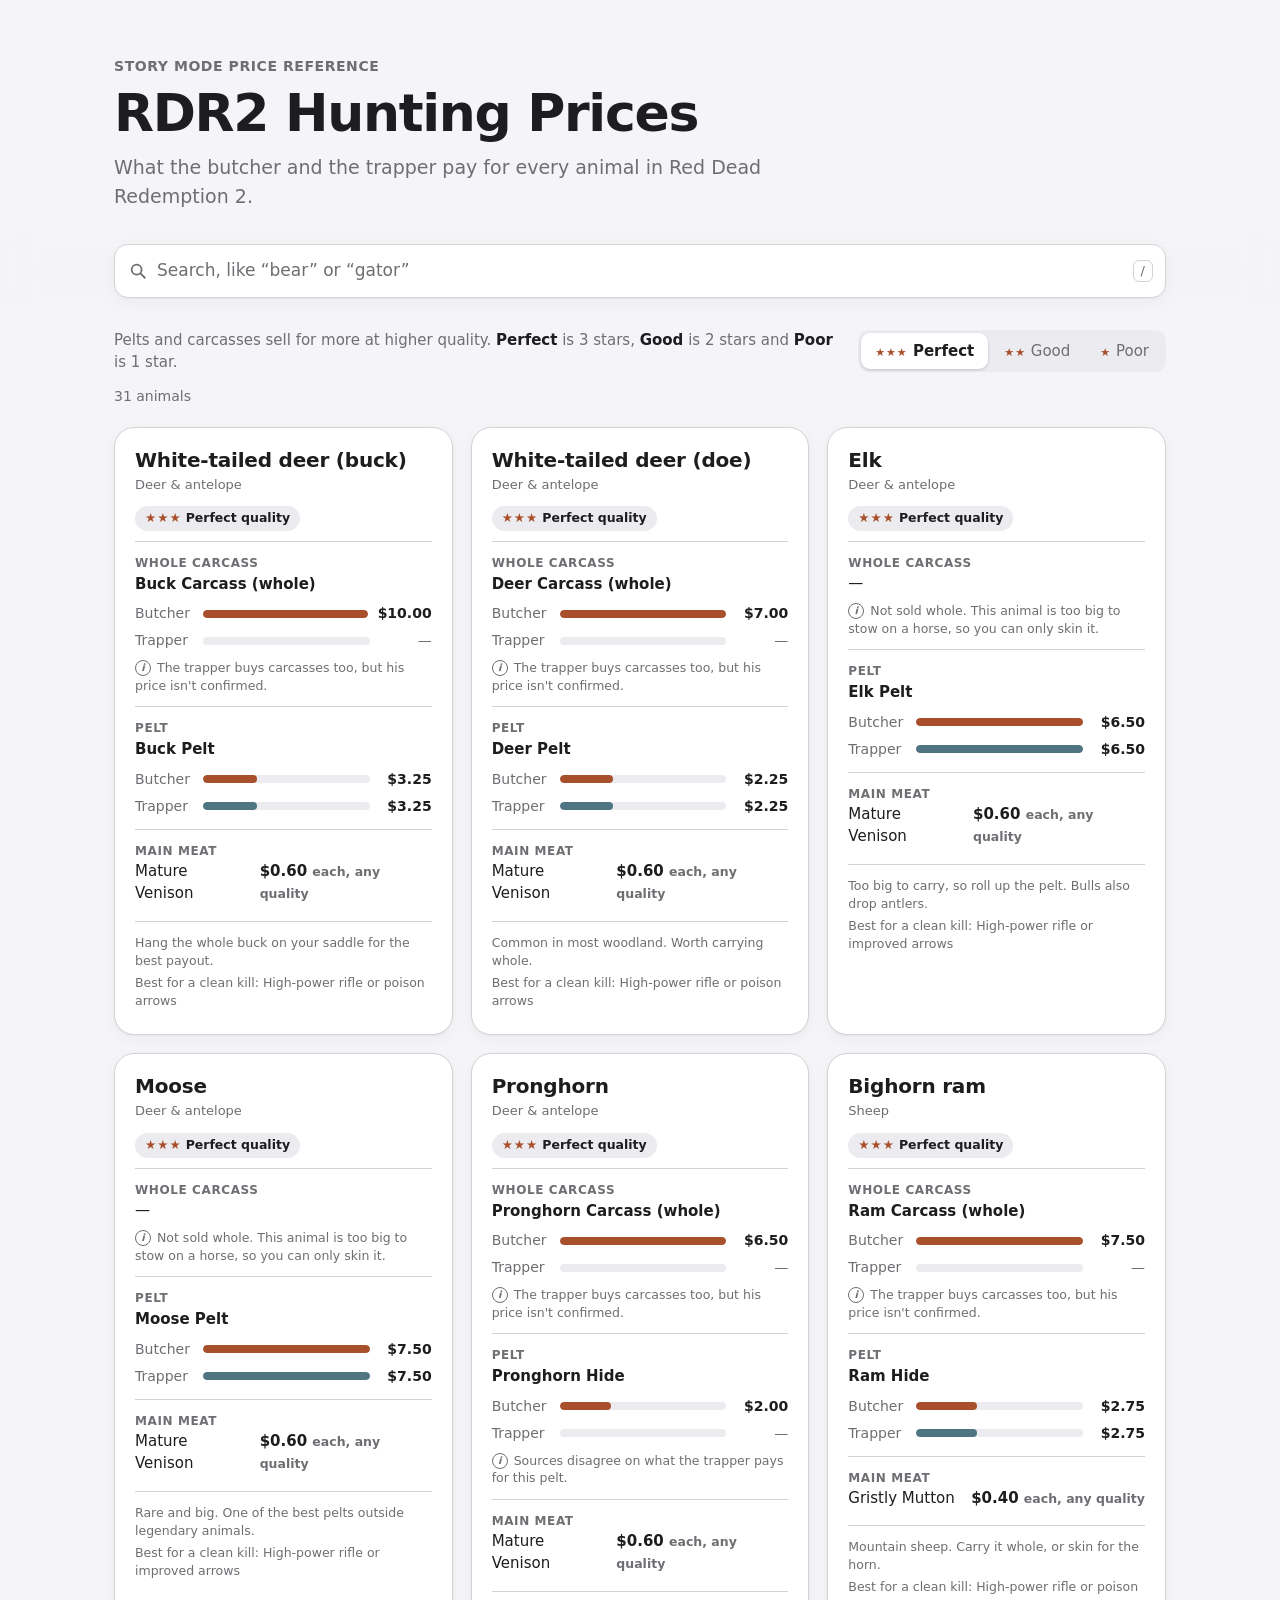
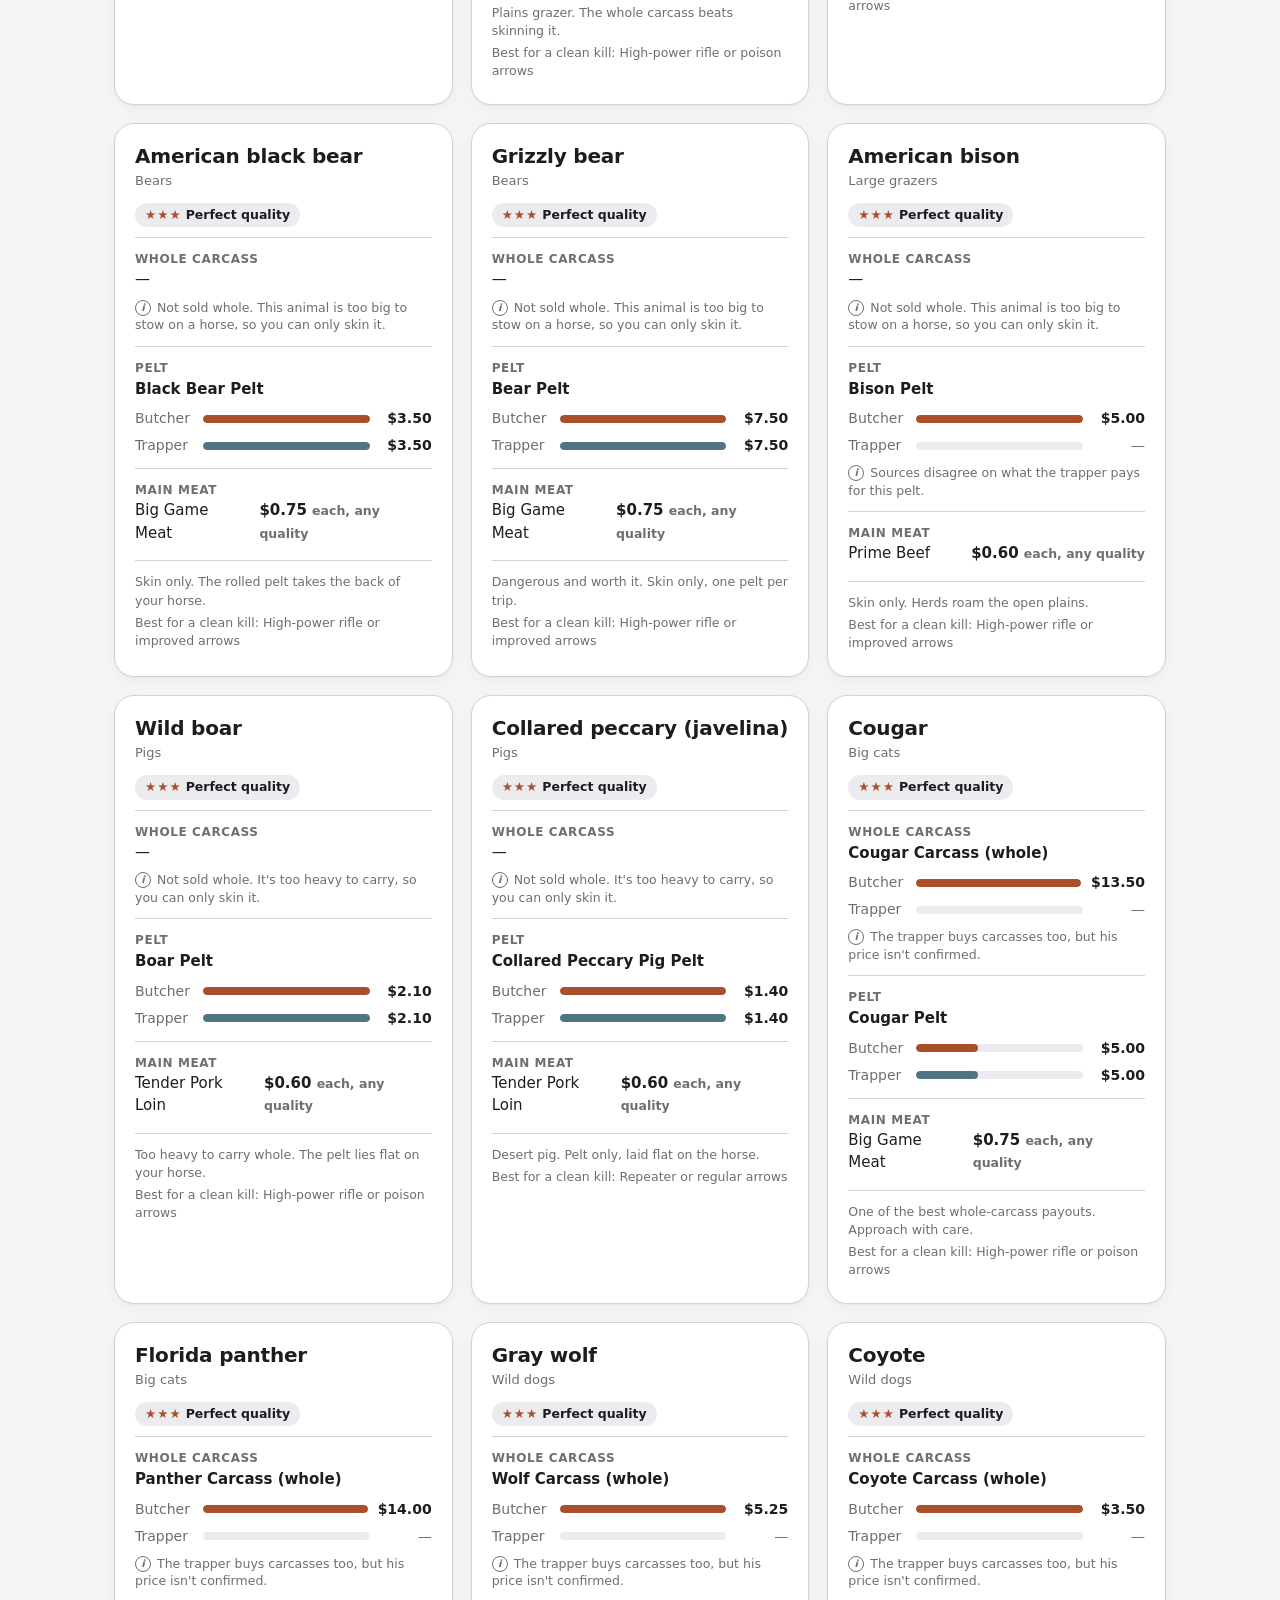
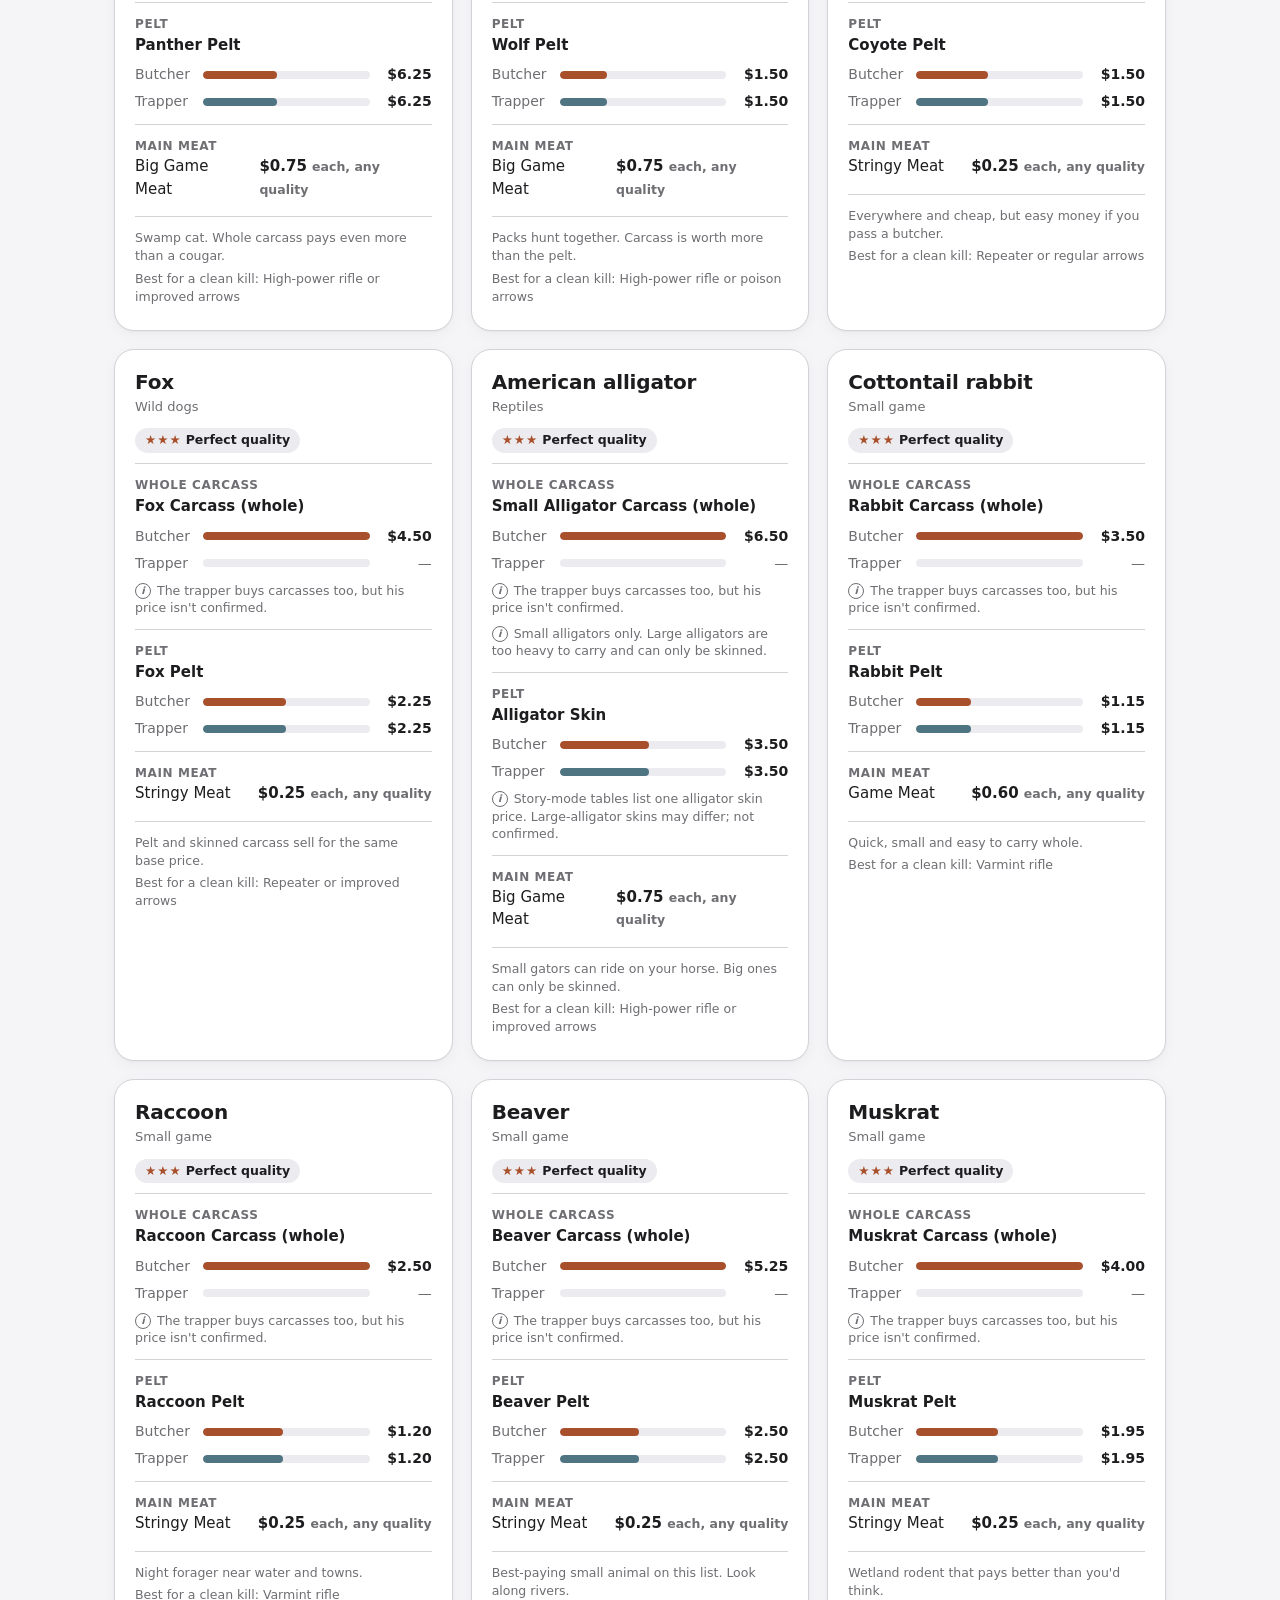
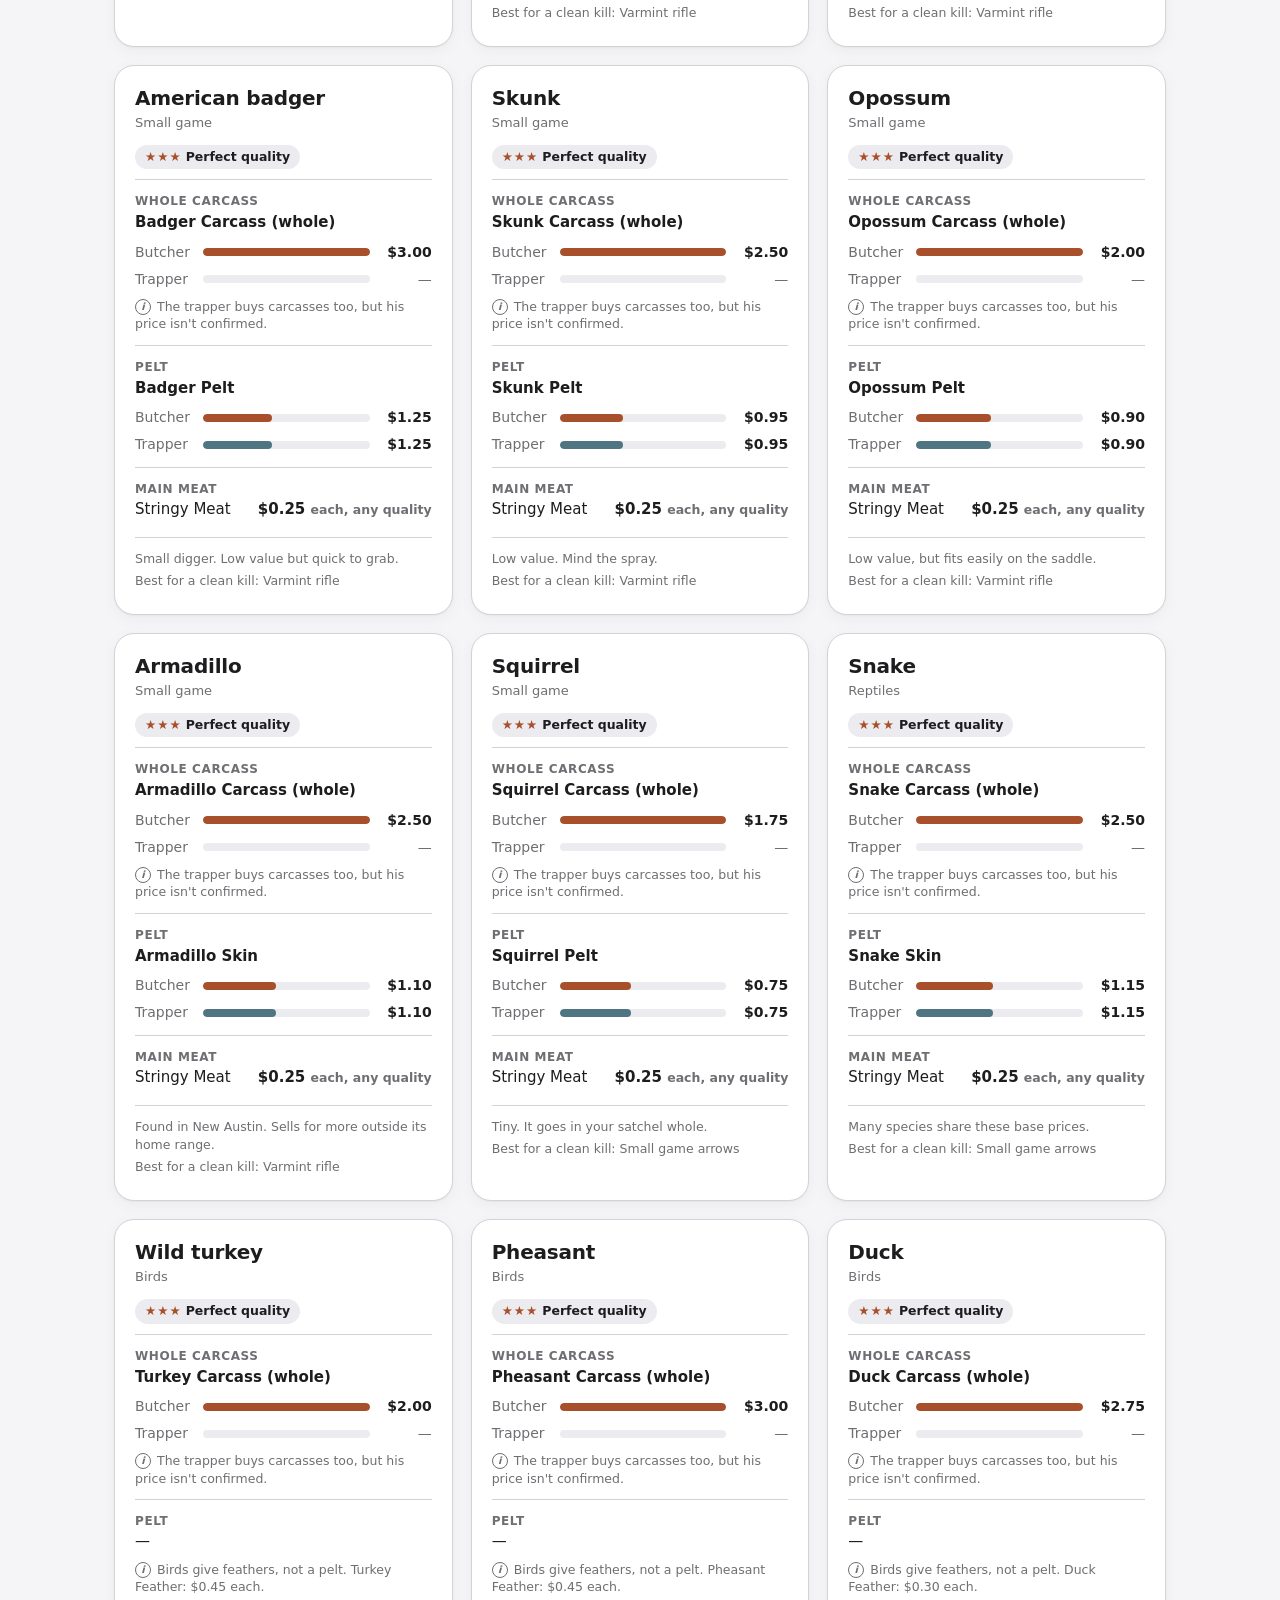
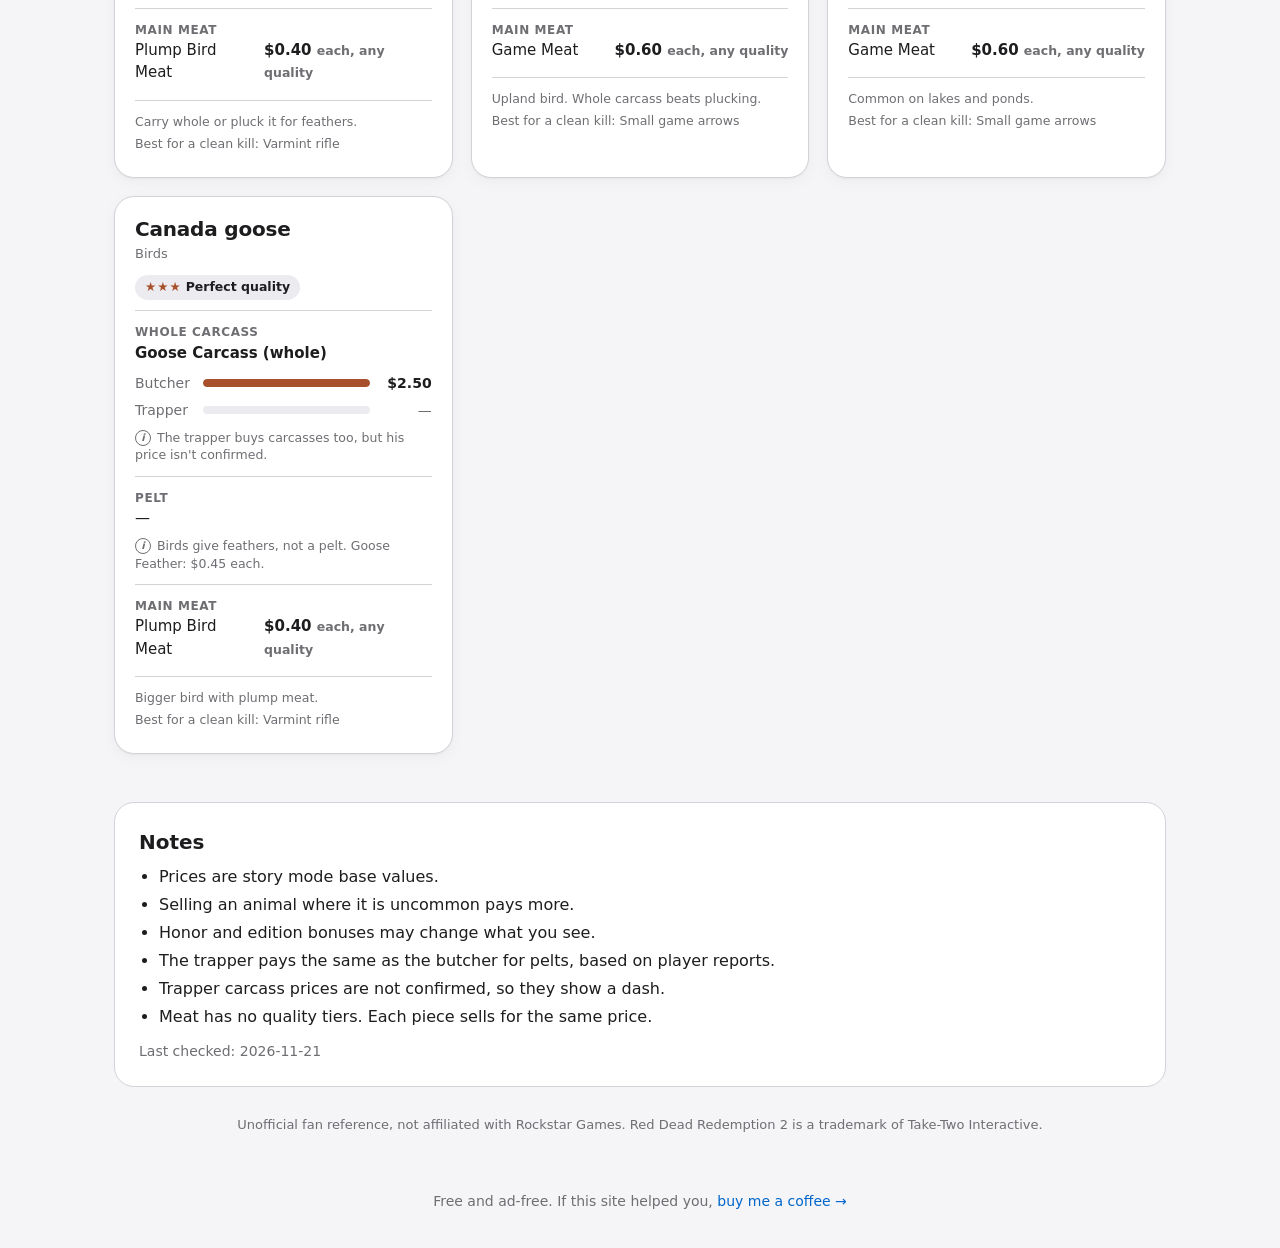
==== index.html @ 8061b3ee "Shorter trapper notes and search placeholder" ====
<!doctype html>
<html lang="en">
<head>
<meta charset="utf-8">
<meta name="viewport" content="width=device-width, initial-scale=1">
<title>RDR2 Hunting Prices — Butcher &amp; Trapper Values (Story Mode)</title>
<meta name="description" content="Free Red Dead Redemption 2 story mode price list. See what the butcher and trapper pay for every animal's carcass, pelt and meat at each quality.">
<link rel="canonical" href="https://rdr2hunting.pages.dev/">
<meta name="color-scheme" content="light dark">
<meta name="theme-color" content="#f5f5f7" media="(prefers-color-scheme: light)">
<meta name="theme-color" content="#000000" media="(prefers-color-scheme: dark)">
<meta property="og:type" content="website">
<meta property="og:site_name" content="RDR2 Hunting Prices">
<meta property="og:title" content="RDR2 Hunting Prices — Butcher &amp; Trapper Values (Story Mode)">
<meta property="og:description" content="Free Red Dead Redemption 2 story mode price list. See what the butcher and trapper pay for every animal's carcass, pelt and meat at each quality.">
<meta property="og:url" content="https://rdr2hunting.pages.dev/">
<meta property="og:image" content="https://rdr2hunting.pages.dev/og-image.png">
<meta property="og:image:width" content="1200">
<meta property="og:image:height" content="630">
<meta name="twitter:card" content="summary_large_image">
<meta name="twitter:title" content="RDR2 Hunting Prices — Butcher &amp; Trapper Values (Story Mode)">
<meta name="twitter:description" content="Free Red Dead Redemption 2 story mode price list. See what the butcher and trapper pay for every animal's carcass, pelt and meat at each quality.">
<meta name="twitter:image" content="https://rdr2hunting.pages.dev/og-image.png">
<link rel="icon" href="/favicon.ico" sizes="any">
<link rel="icon" href="/favicon.svg" type="image/svg+xml">
<link rel="apple-touch-icon" href="/apple-touch-icon.png">
<link rel="stylesheet" href="styles.css">
<script type="application/ld+json">{"@context":"https://schema.org","@type":"WebSite","name":"RDR2 Hunting Prices","url":"https://rdr2hunting.pages.dev/"}</script>
</head>
<body>
<a class="skip" href="#grid">Skip to the animals</a>

<header class="site-header">
  <p class="eyebrow">Story mode price reference</p>
  <h1>RDR2 Hunting Prices</h1>
  <p class="lede">What the butcher and the trapper pay for every animal in Red Dead Redemption 2.</p>
</header>

<div class="searchbar">
  <div class="searchwrap">
    <label for="search" class="sr">Search animals</label>
    <div class="field">
      <svg class="icon" viewBox="0 0 20 20" width="18" height="18" aria-hidden="true"><circle cx="8.5" cy="8.5" r="5.5" fill="none" stroke="currentColor" stroke-width="2"/><path d="M13 13l4.5 4.5" stroke="currentColor" stroke-width="2" stroke-linecap="round"/></svg>
      <input id="search" type="text" role="combobox" aria-autocomplete="list" aria-expanded="false" aria-controls="suggestions" aria-haspopup="listbox" autocomplete="off" autocapitalize="off" spellcheck="false" placeholder="Search, like “bear” or “gator”">
      <button id="clear" class="clear" type="button" aria-label="Clear search" hidden>
        <svg viewBox="0 0 20 20" width="14" height="14" aria-hidden="true"><path d="M5 5l10 10M15 5L5 15" stroke="currentColor" stroke-width="2" stroke-linecap="round"/></svg>
      </button>
      <kbd class="slash" aria-hidden="true">/</kbd>
    </div>
    <ul id="suggestions" class="suggestions" role="listbox" aria-label="Suggestions" hidden></ul>
  </div>
</div>

<main>
  <section class="controls" aria-labelledby="legend-h">
    <h2 id="legend-h" class="sr">Quality</h2>
    <p class="legend">Pelts and carcasses sell for more at higher quality. <strong>Perfect</strong> is 3 stars, <strong>Good</strong> is 2 stars and <strong>Poor</strong> is 1 star.</p>
    <fieldset class="seg" id="tiers">
      <legend class="sr">Quality shown on all cards</legend>
      <input type="radio" name="tier" id="tier-perfect" value="perfect" checked><label for="tier-perfect"><span class="stars" aria-hidden="true">★★★</span> Perfect</label>
      <input type="radio" name="tier" id="tier-good" value="good"><label for="tier-good"><span class="stars" aria-hidden="true">★★</span> Good</label>
      <input type="radio" name="tier" id="tier-poor" value="poor"><label for="tier-poor"><span class="stars" aria-hidden="true">★</span> Poor</label>
    </fieldset>
    <p id="count" class="count" aria-live="polite">Loading…</p>
  </section>

  <div id="grid" class="grid" tabindex="-1"></div>
  <p id="empty" class="msg" role="status" hidden>No animals match. Try a shorter word.</p>
  <p id="error" class="msg error" role="alert" hidden>Sorry, the prices could not be loaded. Check your connection and reload the page. If you opened this file straight from disk, serve it with a local web server instead.</p>

  <section class="notes" aria-labelledby="notes-h">
    <h2 id="notes-h">Notes</h2>
    <ul>
      <li>Prices are story mode base values.</li>
      <li>Selling an animal where it is uncommon pays more.</li>
      <li>Honor and edition bonuses may change what you see.</li>
      <li>The trapper pays the same as the butcher for pelts, based on player reports.</li>
      <li>Trapper carcass prices are not confirmed, so they show a dash.</li>
      <li>Meat has no quality tiers. Each piece sells for the same price.</li>
    </ul>
    <p class="muted">Last checked: <time id="checked">…</time></p>
  </section>

  <p class="disclaimer">Unofficial fan reference, not affiliated with Rockstar Games. Red Dead Redemption 2 is a trademark of Take-Two Interactive.</p>
</main>

<footer class="site-footer">
<p class="kofi">Free and ad-free. If this site helped you, <a href="https://ko-fi.com/marcustravis" target="_blank" rel="noopener">buy me a coffee →</a></p>
</footer>

<script src="app.js"></script>
<!-- TODO before deploy: replace CF_BEACON_TOKEN_PLACEHOLDER with this site's own Cloudflare Web Analytics token -->
<!-- Cloudflare Web Analytics --><script type='module' src='https://static.cloudflareinsights.com/beacon.min.js' data-cf-beacon='{"token": "CF_BEACON_TOKEN_PLACEHOLDER"}'></script><!-- End Cloudflare Web Analytics -->
</body>
</html>
---- styles.css ----
:root{
  --bg:#f5f5f7;--surface:#fff;--fg:#1d1d1f;--muted:#6e6e73;--line:#d2d2d7;--accent:#0066cc;
  --track:#ececf0;--butcher:#a8502c;--trapper:#4f7482;--hl:rgba(0,102,204,.18);
  --shadow:0 1px 2px rgba(0,0,0,.04),0 4px 16px rgba(0,0,0,.04);
  --font:-apple-system,BlinkMacSystemFont,"SF Pro Text","Helvetica Neue",system-ui,"Segoe UI",sans-serif;
}
@media (prefers-color-scheme:dark){
  :root{
    --bg:#000;--surface:#1c1c1e;--fg:#f5f5f7;--muted:#a1a1a6;--line:#38383a;--accent:#2997ff;
    --track:#2c2c2e;--butcher:#d98a62;--trapper:#8db4c4;--hl:rgba(41,151,255,.28);
    --shadow:none;
  }
}
*{box-sizing:border-box}
html{scroll-behavior:smooth;-webkit-text-size-adjust:100%}
body{margin:0;background:var(--bg);color:var(--fg);font:16px/1.5 var(--font);font-variant-numeric:tabular-nums;-webkit-font-smoothing:antialiased}
a{color:var(--accent)}
:focus-visible{outline:3px solid var(--accent);outline-offset:2px;border-radius:6px}
.sr{position:absolute!important;width:1px;height:1px;margin:-1px;padding:0;overflow:hidden;clip:rect(0 0 0 0);white-space:nowrap;border:0}
.skip{position:absolute;left:12px;top:-60px;background:var(--surface);color:var(--fg);padding:8px 14px;border-radius:10px;z-index:20}
.skip:focus{top:12px}
.muted{color:var(--muted)}

.site-header,main,.searchwrap{max-width:1100px;margin:0 auto;padding-left:24px;padding-right:24px}
.site-header{padding-top:56px;padding-bottom:24px}
.eyebrow{margin:0 0 8px;font-size:14px;font-weight:600;letter-spacing:.04em;text-transform:uppercase;color:var(--muted)}
h1{margin:0;font-size:clamp(34px,6vw,52px);line-height:1.08;letter-spacing:-.025em;font-weight:700}
.lede{margin:12px 0 0;font-size:19px;color:var(--muted);max-width:36em}

.searchbar{position:sticky;top:0;z-index:10;padding:10px 0;background:color-mix(in srgb,var(--bg) 82%,transparent);-webkit-backdrop-filter:saturate(180%) blur(16px);backdrop-filter:saturate(180%) blur(16px);border-bottom:1px solid transparent}
.searchwrap{position:relative}
.field{position:relative;display:flex;align-items:center;background:var(--surface);border:1px solid var(--line);border-radius:14px;box-shadow:var(--shadow)}
.field:focus-within{border-color:var(--accent);box-shadow:0 0 0 3px var(--hl)}
.field .icon{position:absolute;left:14px;color:var(--muted);pointer-events:none}
#search{flex:1;min-width:0;border:0;background:transparent;color:var(--fg);font:inherit;font-size:17px;padding:13px 76px 13px 42px;border-radius:14px}
#search:focus,#search:focus-visible{outline:none}
#search::placeholder{color:var(--muted)}
.clear{position:absolute;right:42px;width:28px;height:28px;border:0;border-radius:50%;background:var(--track);color:var(--muted);display:grid;place-items:center;cursor:pointer}
.clear[hidden]{display:none}
.clear:hover{color:var(--fg)}
.slash{position:absolute;right:12px;font:inherit;font-size:13px;color:var(--muted);border:1px solid var(--line);border-radius:6px;padding:0 7px;line-height:20px}
@media (hover:none){.slash{display:none}#search{padding-right:46px}.clear{right:10px}}

.suggestions{position:absolute;left:24px;right:24px;top:calc(100% + 6px);margin:0;padding:6px;list-style:none;background:var(--surface);border:1px solid var(--line);border-radius:14px;box-shadow:0 10px 30px rgba(0,0,0,.14);max-height:60vh;overflow:auto}
.suggestions[hidden]{display:none}
.suggestions li{padding:9px 12px;border-radius:9px;cursor:pointer;display:flex;flex-wrap:wrap;gap:2px 10px;align-items:baseline}
.suggestions li[aria-selected="true"],.suggestions li:hover{background:var(--accent);color:#fff}
.suggestions .aka{font-size:14px;color:var(--muted)}
.suggestions li[aria-selected="true"] .aka,.suggestions li:hover .aka{color:rgba(255,255,255,.85)}
.suggestions mark{background:none;color:inherit;font-weight:700}

main{padding-top:20px;padding-bottom:8px}
.controls{display:flex;flex-wrap:wrap;gap:12px 20px;align-items:center;margin-bottom:20px}
.legend{margin:0;flex:1 1 320px;font-size:15px;color:var(--muted)}
.legend strong{color:var(--fg);font-weight:600}
.seg{display:inline-flex;margin:0;padding:3px;border:0;background:var(--track);border-radius:11px;gap:2px}
.seg input{position:absolute;opacity:0;pointer-events:none}
.seg label{padding:7px 14px;border-radius:9px;font-size:15px;font-weight:500;cursor:pointer;color:var(--muted);white-space:nowrap}
.seg .stars{font-size:11px;letter-spacing:1px;color:var(--butcher)}
.seg input:checked+label{background:var(--surface);color:var(--fg);box-shadow:0 1px 3px rgba(0,0,0,.18);font-weight:600}
.seg input:focus-visible+label{outline:3px solid var(--accent);outline-offset:1px}
.count{margin:0;flex-basis:100%;font-size:14px;color:var(--muted)}

.grid{display:grid;grid-template-columns:1fr;gap:18px;outline:none}
@media (min-width:640px){.grid{grid-template-columns:repeat(2,1fr)}}
@media (min-width:980px){.grid{grid-template-columns:repeat(3,1fr)}}
.card{background:var(--surface);border:1px solid var(--line);border-radius:20px;padding:20px;box-shadow:var(--shadow);scroll-margin-top:90px;transition:box-shadow .4s,border-color .4s}
.card[hidden]{display:none}
.card.flash{border-color:var(--accent);box-shadow:0 0 0 4px var(--hl)}
.card h2{margin:0;font-size:20px;line-height:1.25;letter-spacing:-.01em}
.card .group{margin:2px 0 0;font-size:13px;color:var(--muted)}
.pill{display:inline-block;margin:12px 0 4px;padding:3px 10px;border-radius:999px;background:var(--track);font-size:12.5px;font-weight:600}
.pill .stars{color:var(--butcher);letter-spacing:1px;margin-right:4px}
.item{padding:12px 0;border-top:1px solid var(--line)}
.item:first-of-type{margin-top:6px}
.item h3{margin:0;font-size:12px;font-weight:600;letter-spacing:.05em;text-transform:uppercase;color:var(--muted)}
.item .iname{margin:1px 0 8px;font-size:15px;font-weight:600}
.bars{list-style:none;margin:0;padding:0;display:grid;gap:6px}
.bars li{display:grid;grid-template-columns:58px 1fr auto;align-items:center;gap:10px;font-size:14px}
.bars .lbl{color:var(--muted)}
.track{display:block;height:8px;border-radius:4px;background:var(--track);overflow:hidden}
.bar{display:block;height:100%;border-radius:4px;min-width:3px}
.bar.butcher{background:var(--butcher)}
.bar.trapper{background:var(--trapper)}
.bars .val{min-width:52px;text-align:right;font-weight:600}
.bars .none .val{color:var(--muted);font-weight:400}
.inote{margin:8px 0 0;font-size:12.5px;line-height:1.4;color:var(--muted)}
.inote::before{content:"i";display:inline-grid;place-items:center;width:14px;height:14px;margin-right:6px;border:1px solid var(--muted);border-radius:50%;font-size:10px;font-style:italic;font-weight:700;vertical-align:1px}
.dash{margin:0;font-size:15px}
.meatrow{margin:0;font-size:15px;display:flex;justify-content:space-between;gap:10px}
.meatrow .val{font-weight:600}
.meatrow .sub{color:var(--muted);font-size:12.5px}
.extra{margin:4px 0 0;padding-top:12px;border-top:1px solid var(--line);font-size:12.5px;line-height:1.45;color:var(--muted)}
.extra p{margin:0 0 4px}

.msg{padding:28px 0;text-align:center;color:var(--muted);font-size:17px}
.msg[hidden]{display:none}
.msg.error{color:var(--fg)}
.notes{margin-top:48px;padding:24px;background:var(--surface);border:1px solid var(--line);border-radius:20px}
.notes h2{margin:0 0 8px;font-size:20px}
.notes ul{margin:0 0 12px;padding-left:20px}
.notes li{margin:4px 0}
.notes p{margin:0;font-size:14px}
.disclaimer{margin:28px 0 0;text-align:center;font-size:13px;color:var(--muted)}

.kofi{max-width:1200px;margin:48px auto 36px;padding:0 24px;text-align:center;color:var(--muted);font-size:14px} .kofi a{color:var(--accent);text-decoration:none} .kofi a:hover{text-decoration:underline}

.notfound{max-width:560px;margin:0 auto;padding:96px 24px 0;text-align:center}
.notfound p{color:var(--muted);font-size:18px}

@media (prefers-reduced-motion:reduce){
  html{scroll-behavior:auto}
  *{transition:none!important;animation:none!important}
}
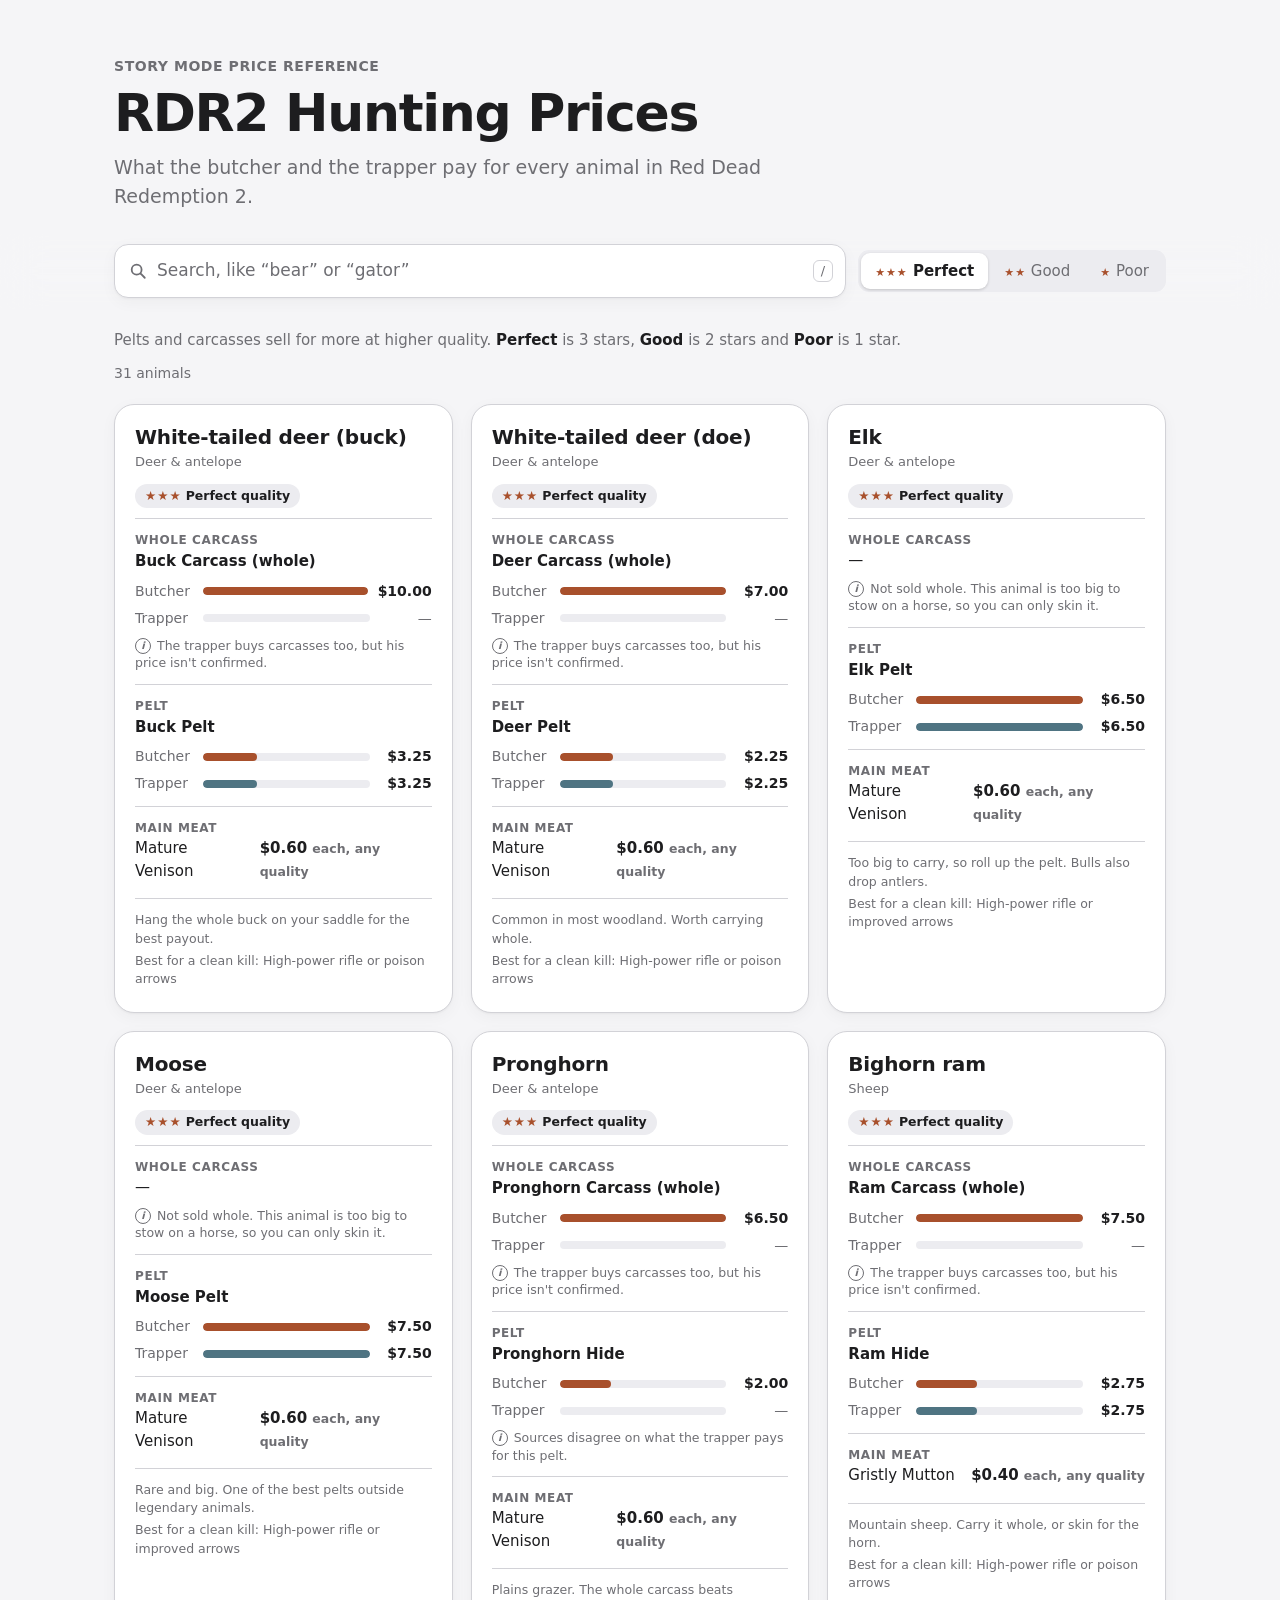
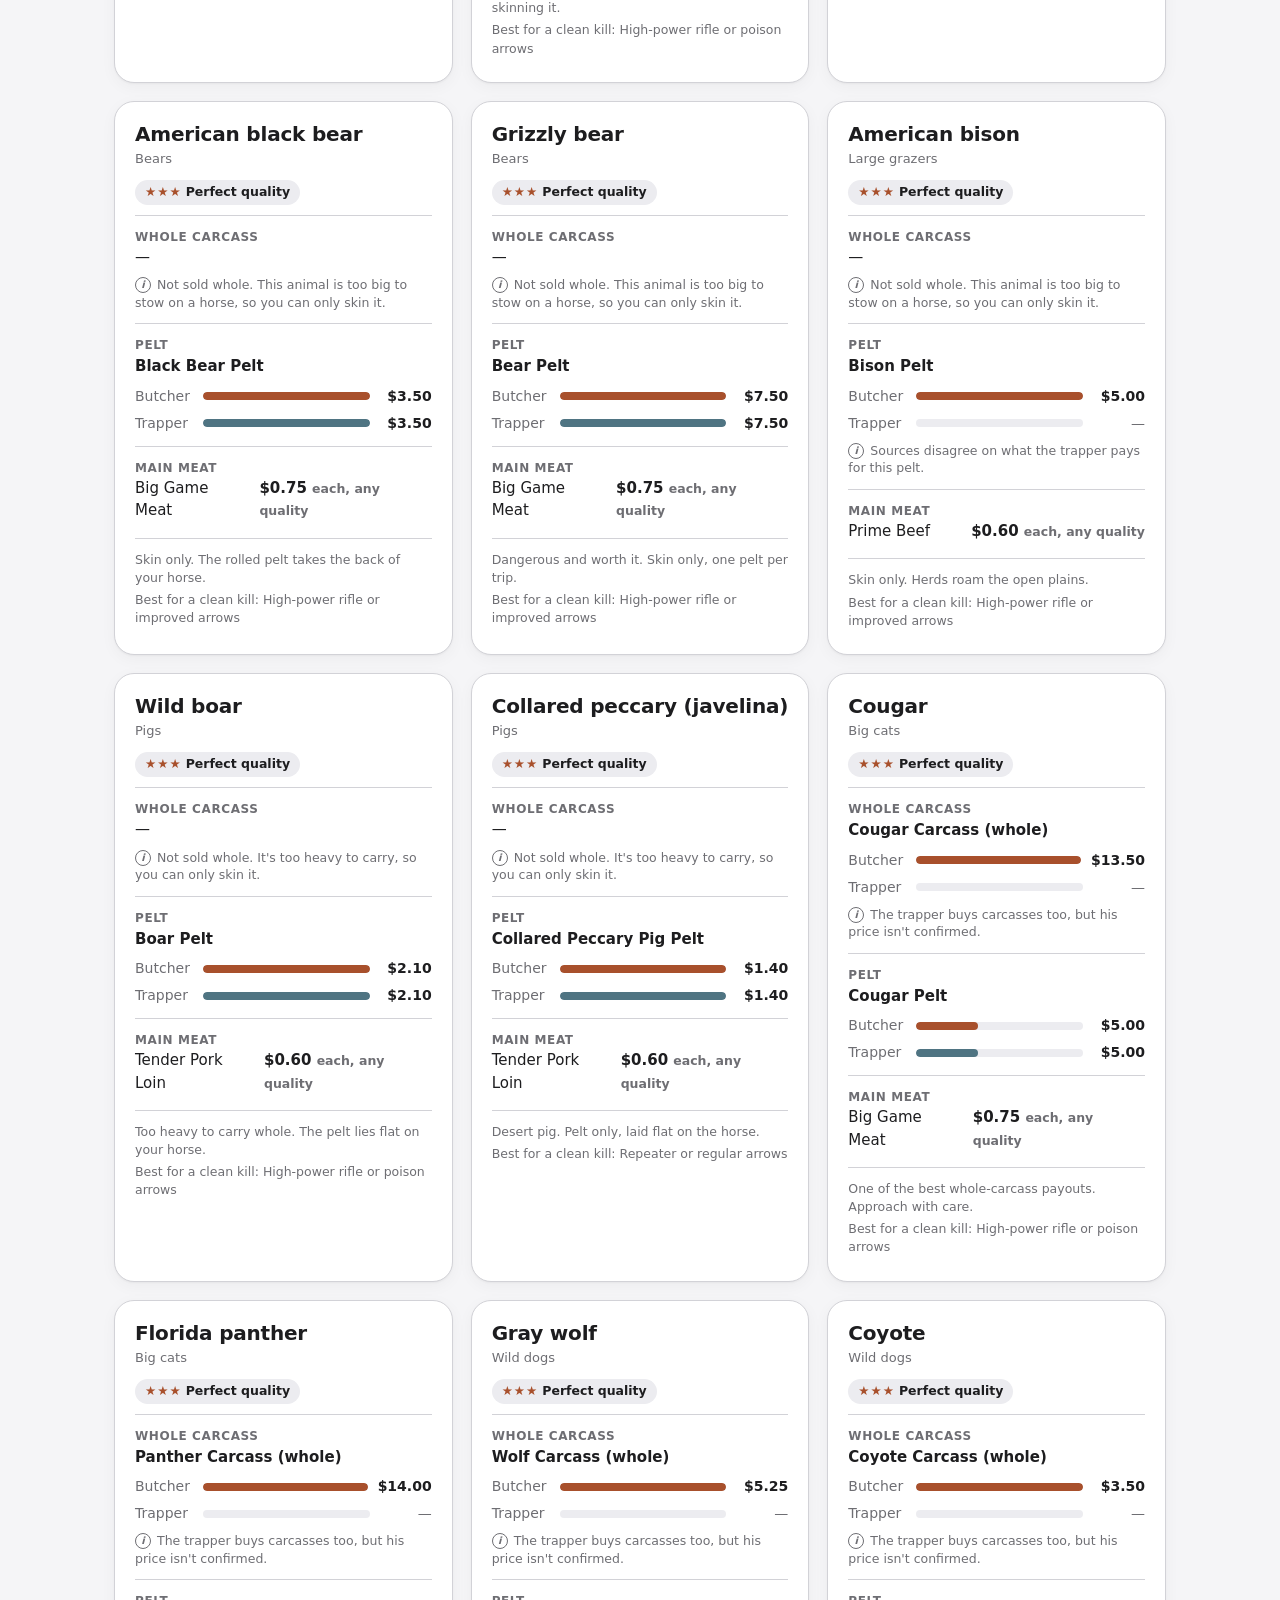
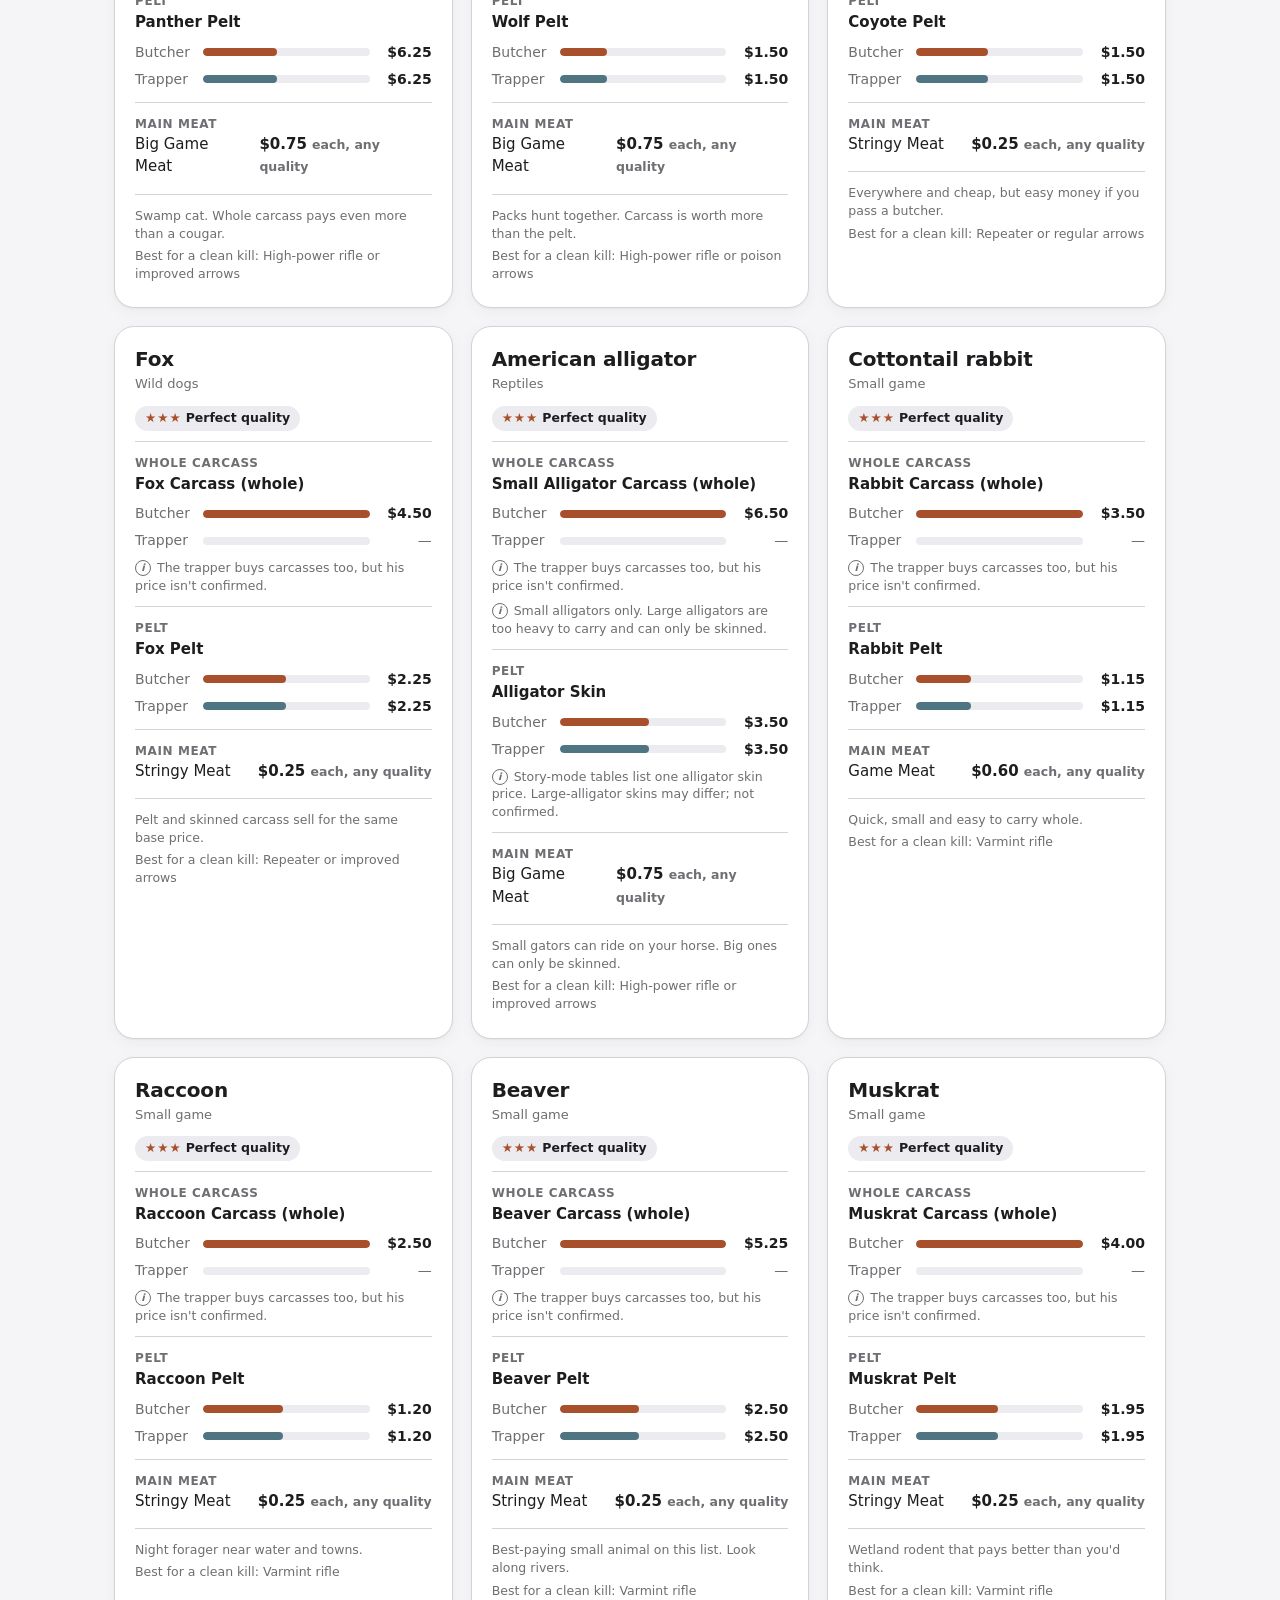
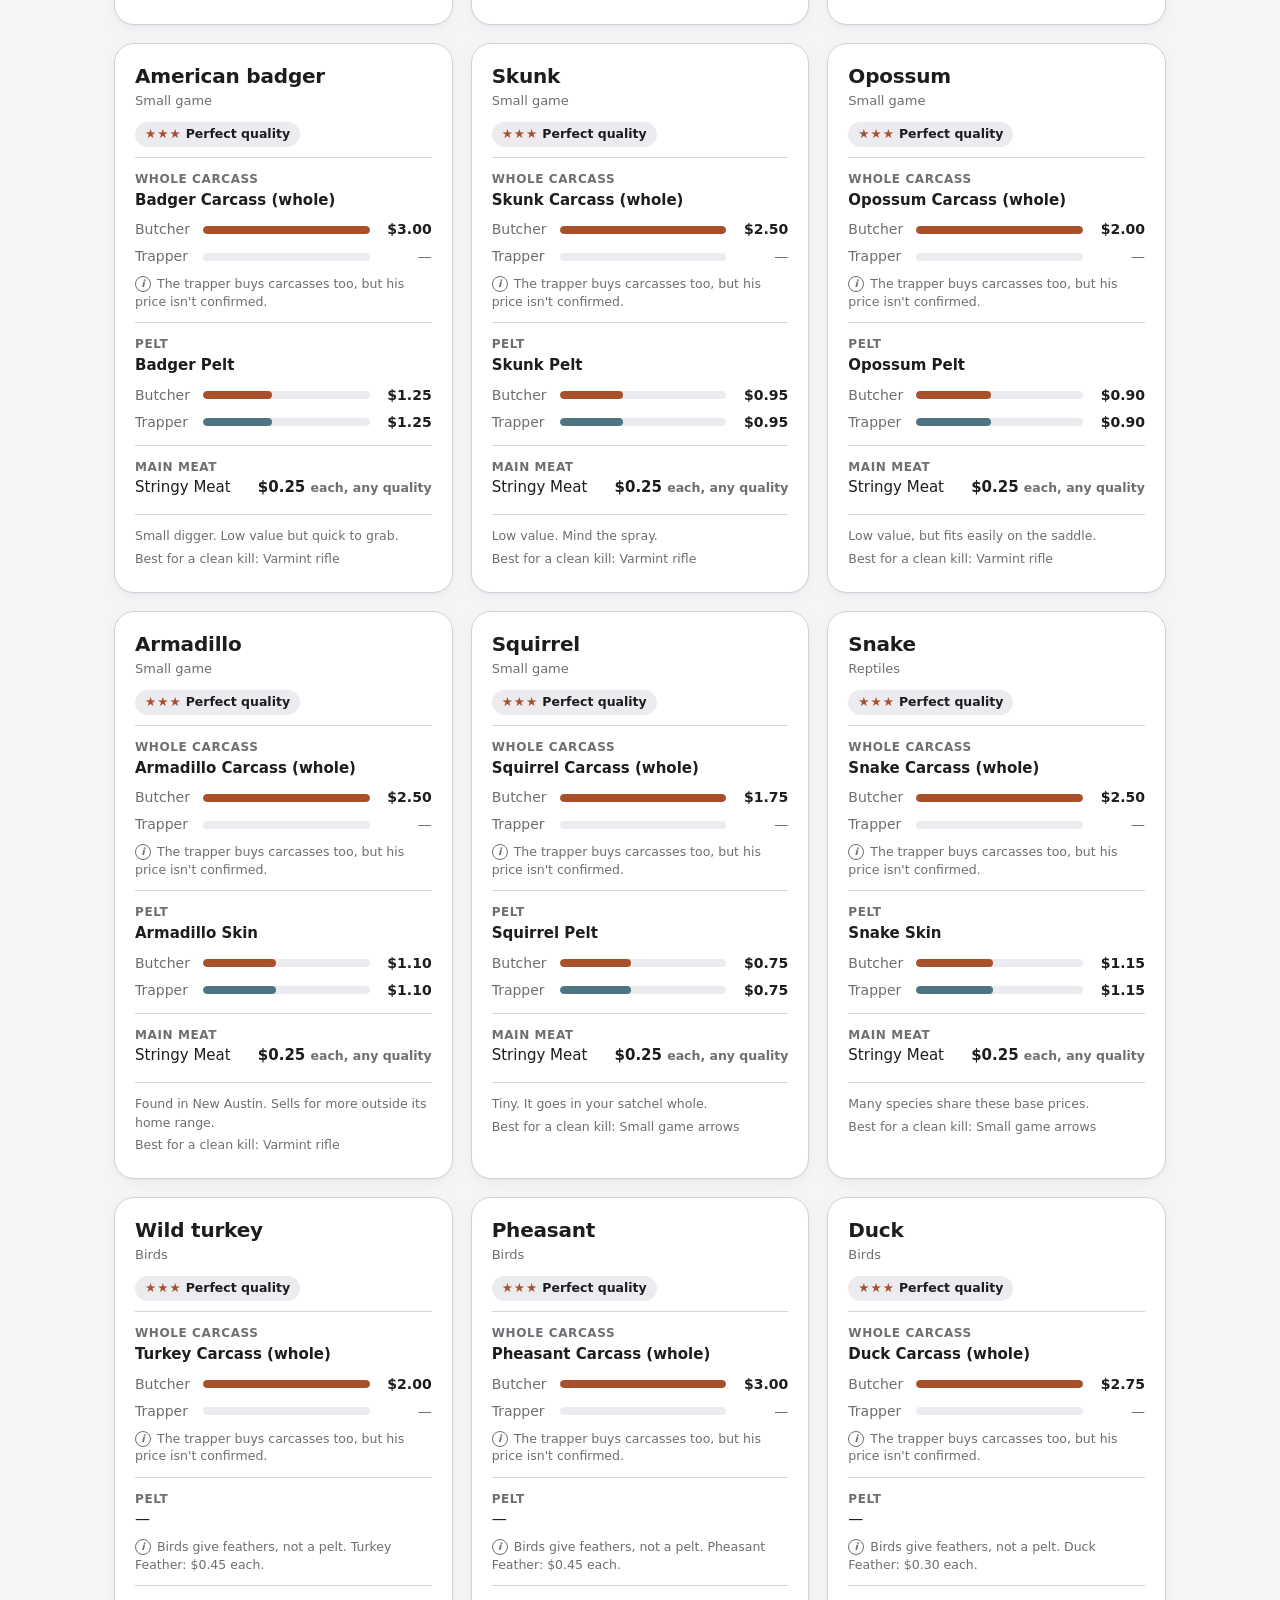
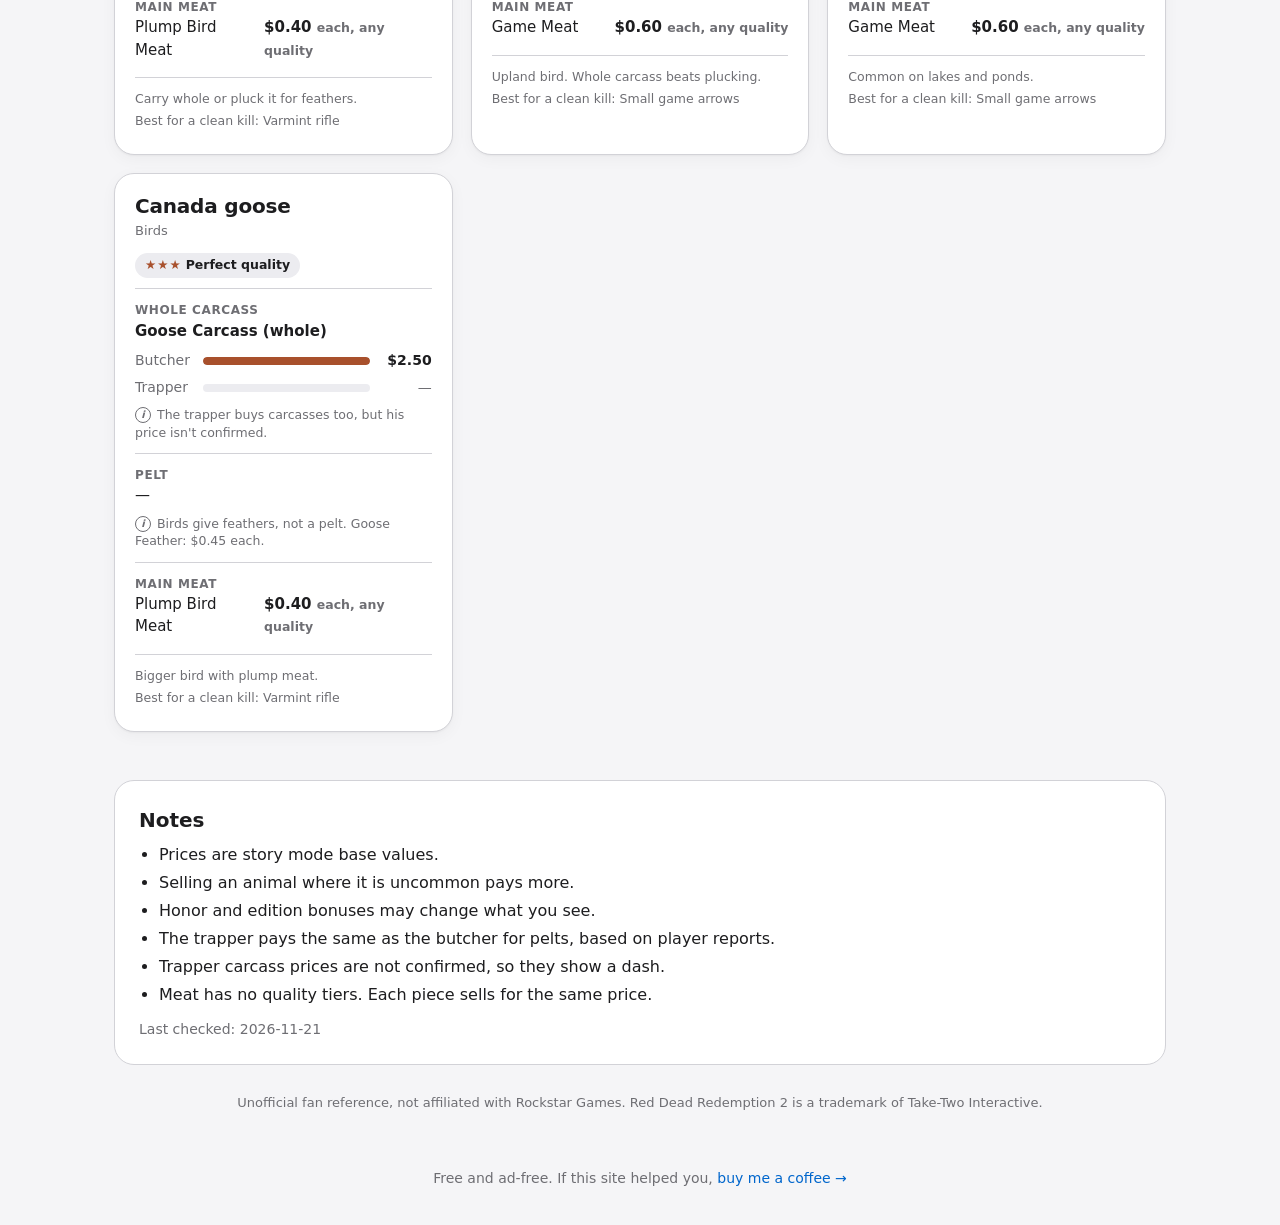
==== commit edf40c64: "Pin quality toggle with search in a sticky translucent bar" ====
--- a/index.html
+++ b/index.html
@@ -36,8 +36,10 @@
   <p class="lede">What the butcher and the trapper pay for every animal in Red Dead Redemption 2.</p>
 </header>
 
+<div id="stick-sentinel" class="sentinel" aria-hidden="true"></div>
 <div class="searchbar">
   <div class="searchwrap">
+   <div class="searchfield">
     <label for="search" class="sr">Search animals</label>
     <div class="field">
       <svg class="icon" viewBox="0 0 20 20" width="18" height="18" aria-hidden="true"><circle cx="8.5" cy="8.5" r="5.5" fill="none" stroke="currentColor" stroke-width="2"/><path d="M13 13l4.5 4.5" stroke="currentColor" stroke-width="2" stroke-linecap="round"/></svg>
@@ -48,6 +50,13 @@
       <kbd class="slash" aria-hidden="true">/</kbd>
     </div>
     <ul id="suggestions" class="suggestions" role="listbox" aria-label="Suggestions" hidden></ul>
+   </div>
+   <fieldset class="seg" id="tiers">
+      <legend class="sr">Quality shown on all cards</legend>
+      <input type="radio" name="tier" id="tier-perfect" value="perfect" checked><label for="tier-perfect"><span class="stars" aria-hidden="true">★★★</span> Perfect</label>
+      <input type="radio" name="tier" id="tier-good" value="good"><label for="tier-good"><span class="stars" aria-hidden="true">★★</span> Good</label>
+      <input type="radio" name="tier" id="tier-poor" value="poor"><label for="tier-poor"><span class="stars" aria-hidden="true">★</span> Poor</label>
+   </fieldset>
   </div>
 </div>
 
@@ -55,12 +64,6 @@
   <section class="controls" aria-labelledby="legend-h">
     <h2 id="legend-h" class="sr">Quality</h2>
     <p class="legend">Pelts and carcasses sell for more at higher quality. <strong>Perfect</strong> is 3 stars, <strong>Good</strong> is 2 stars and <strong>Poor</strong> is 1 star.</p>
-    <fieldset class="seg" id="tiers">
-      <legend class="sr">Quality shown on all cards</legend>
-      <input type="radio" name="tier" id="tier-perfect" value="perfect" checked><label for="tier-perfect"><span class="stars" aria-hidden="true">★★★</span> Perfect</label>
-      <input type="radio" name="tier" id="tier-good" value="good"><label for="tier-good"><span class="stars" aria-hidden="true">★★</span> Good</label>
-      <input type="radio" name="tier" id="tier-poor" value="poor"><label for="tier-poor"><span class="stars" aria-hidden="true">★</span> Poor</label>
-    </fieldset>
     <p id="count" class="count" aria-live="polite">Loading…</p>
   </section>
 
@@ -89,7 +92,6 @@
 </footer>
 
 <script src="app.js"></script>
-<!-- TODO before deploy: replace CF_BEACON_TOKEN_PLACEHOLDER with this site's own Cloudflare Web Analytics token -->
-<!-- Cloudflare Web Analytics --><script type='module' src='https://static.cloudflareinsights.com/beacon.min.js' data-cf-beacon='{"token": "CF_BEACON_TOKEN_PLACEHOLDER"}'></script><!-- End Cloudflare Web Analytics -->
+<!-- Cloudflare Web Analytics --><script type='module' src='https://static.cloudflareinsights.com/beacon.min.js' data-cf-beacon='{"token": "e9f3f237a4974bd6941612621444ef04"}'></script><!-- End Cloudflare Web Analytics -->
 </body>
 </html>
--- a/styles.css
+++ b/styles.css
@@ -27,8 +27,13 @@
 h1{margin:0;font-size:clamp(34px,6vw,52px);line-height:1.08;letter-spacing:-.025em;font-weight:700}
 .lede{margin:12px 0 0;font-size:19px;color:var(--muted);max-width:36em}
 
-.searchbar{position:sticky;top:0;z-index:10;padding:10px 0;background:color-mix(in srgb,var(--bg) 82%,transparent);-webkit-backdrop-filter:saturate(180%) blur(16px);backdrop-filter:saturate(180%) blur(16px);border-bottom:1px solid transparent}
-.searchwrap{position:relative}
+.sentinel{height:1px;margin-bottom:-1px;pointer-events:none;visibility:hidden}
+.searchbar{position:sticky;top:env(safe-area-inset-top,0px);z-index:10;padding:10px 0;background:color-mix(in srgb,var(--bg) 72%,transparent);-webkit-backdrop-filter:saturate(180%) blur(20px);backdrop-filter:saturate(180%) blur(20px);border-bottom:1px solid transparent;transition:border-color .2s,box-shadow .2s}
+.searchbar.is-stuck{border-bottom-color:var(--line);box-shadow:0 4px 18px rgba(0,0,0,.08)}
+@supports not ((backdrop-filter:blur(1px)) or (-webkit-backdrop-filter:blur(1px))){.searchbar{background:color-mix(in srgb,var(--bg) 96%,transparent)}}
+@media (prefers-reduced-transparency:reduce){.searchbar{background:var(--bg);-webkit-backdrop-filter:none;backdrop-filter:none}}
+.searchwrap{position:relative;display:flex;align-items:center;gap:12px}
+.searchfield{position:relative;flex:1;min-width:0}
 .field{position:relative;display:flex;align-items:center;background:var(--surface);border:1px solid var(--line);border-radius:14px;box-shadow:var(--shadow)}
 .field:focus-within{border-color:var(--accent);box-shadow:0 0 0 3px var(--hl)}
 .field .icon{position:absolute;left:14px;color:var(--muted);pointer-events:none}
@@ -41,7 +46,7 @@
 .slash{position:absolute;right:12px;font:inherit;font-size:13px;color:var(--muted);border:1px solid var(--line);border-radius:6px;padding:0 7px;line-height:20px}
 @media (hover:none){.slash{display:none}#search{padding-right:46px}.clear{right:10px}}
 
-.suggestions{position:absolute;left:24px;right:24px;top:calc(100% + 6px);margin:0;padding:6px;list-style:none;background:var(--surface);border:1px solid var(--line);border-radius:14px;box-shadow:0 10px 30px rgba(0,0,0,.14);max-height:60vh;overflow:auto}
+.suggestions{position:absolute;z-index:2;left:0;right:0;top:calc(100% + 6px);margin:0;padding:6px;list-style:none;background:var(--surface);border:1px solid var(--line);border-radius:14px;box-shadow:0 10px 30px rgba(0,0,0,.14);max-height:60vh;overflow:auto}
 .suggestions[hidden]{display:none}
 .suggestions li{padding:9px 12px;border-radius:9px;cursor:pointer;display:flex;flex-wrap:wrap;gap:2px 10px;align-items:baseline}
 .suggestions li[aria-selected="true"],.suggestions li:hover{background:var(--accent);color:#fff}
@@ -53,18 +58,25 @@
 .controls{display:flex;flex-wrap:wrap;gap:12px 20px;align-items:center;margin-bottom:20px}
 .legend{margin:0;flex:1 1 320px;font-size:15px;color:var(--muted)}
 .legend strong{color:var(--fg);font-weight:600}
-.seg{display:inline-flex;margin:0;padding:3px;border:0;background:var(--track);border-radius:11px;gap:2px}
+.seg{position:relative;flex:none;display:inline-flex;margin:0;padding:3px;border:0;background:var(--track);border-radius:11px;gap:2px}
 .seg input{position:absolute;opacity:0;pointer-events:none}
 .seg label{padding:7px 14px;border-radius:9px;font-size:15px;font-weight:500;cursor:pointer;color:var(--muted);white-space:nowrap}
 .seg .stars{font-size:11px;letter-spacing:1px;color:var(--butcher)}
 .seg input:checked+label{background:var(--surface);color:var(--fg);box-shadow:0 1px 3px rgba(0,0,0,.18);font-weight:600}
 .seg input:focus-visible+label{outline:3px solid var(--accent);outline-offset:1px}
+@media (max-width:599px){
+  .searchbar{padding:8px 0}
+  .searchwrap{flex-direction:column;align-items:stretch;gap:8px}
+  #search{padding-top:10px;padding-bottom:10px}
+  .seg{display:grid;grid-template-columns:repeat(3,1fr);width:100%}
+  .seg label{padding:5px 6px;text-align:center;font-size:14px}
+}
 .count{margin:0;flex-basis:100%;font-size:14px;color:var(--muted)}
 
 .grid{display:grid;grid-template-columns:1fr;gap:18px;outline:none}
 @media (min-width:640px){.grid{grid-template-columns:repeat(2,1fr)}}
 @media (min-width:980px){.grid{grid-template-columns:repeat(3,1fr)}}
-.card{background:var(--surface);border:1px solid var(--line);border-radius:20px;padding:20px;box-shadow:var(--shadow);scroll-margin-top:90px;transition:box-shadow .4s,border-color .4s}
+.card{background:var(--surface);border:1px solid var(--line);border-radius:20px;padding:20px;box-shadow:var(--shadow);scroll-margin-top:calc(var(--stick-h,120px) + env(safe-area-inset-top,0px) + 16px);transition:box-shadow .4s,border-color .4s}
 .card[hidden]{display:none}
 .card.flash{border-color:var(--accent);box-shadow:0 0 0 4px var(--hl)}
 .card h2{margin:0;font-size:20px;line-height:1.25;letter-spacing:-.01em}
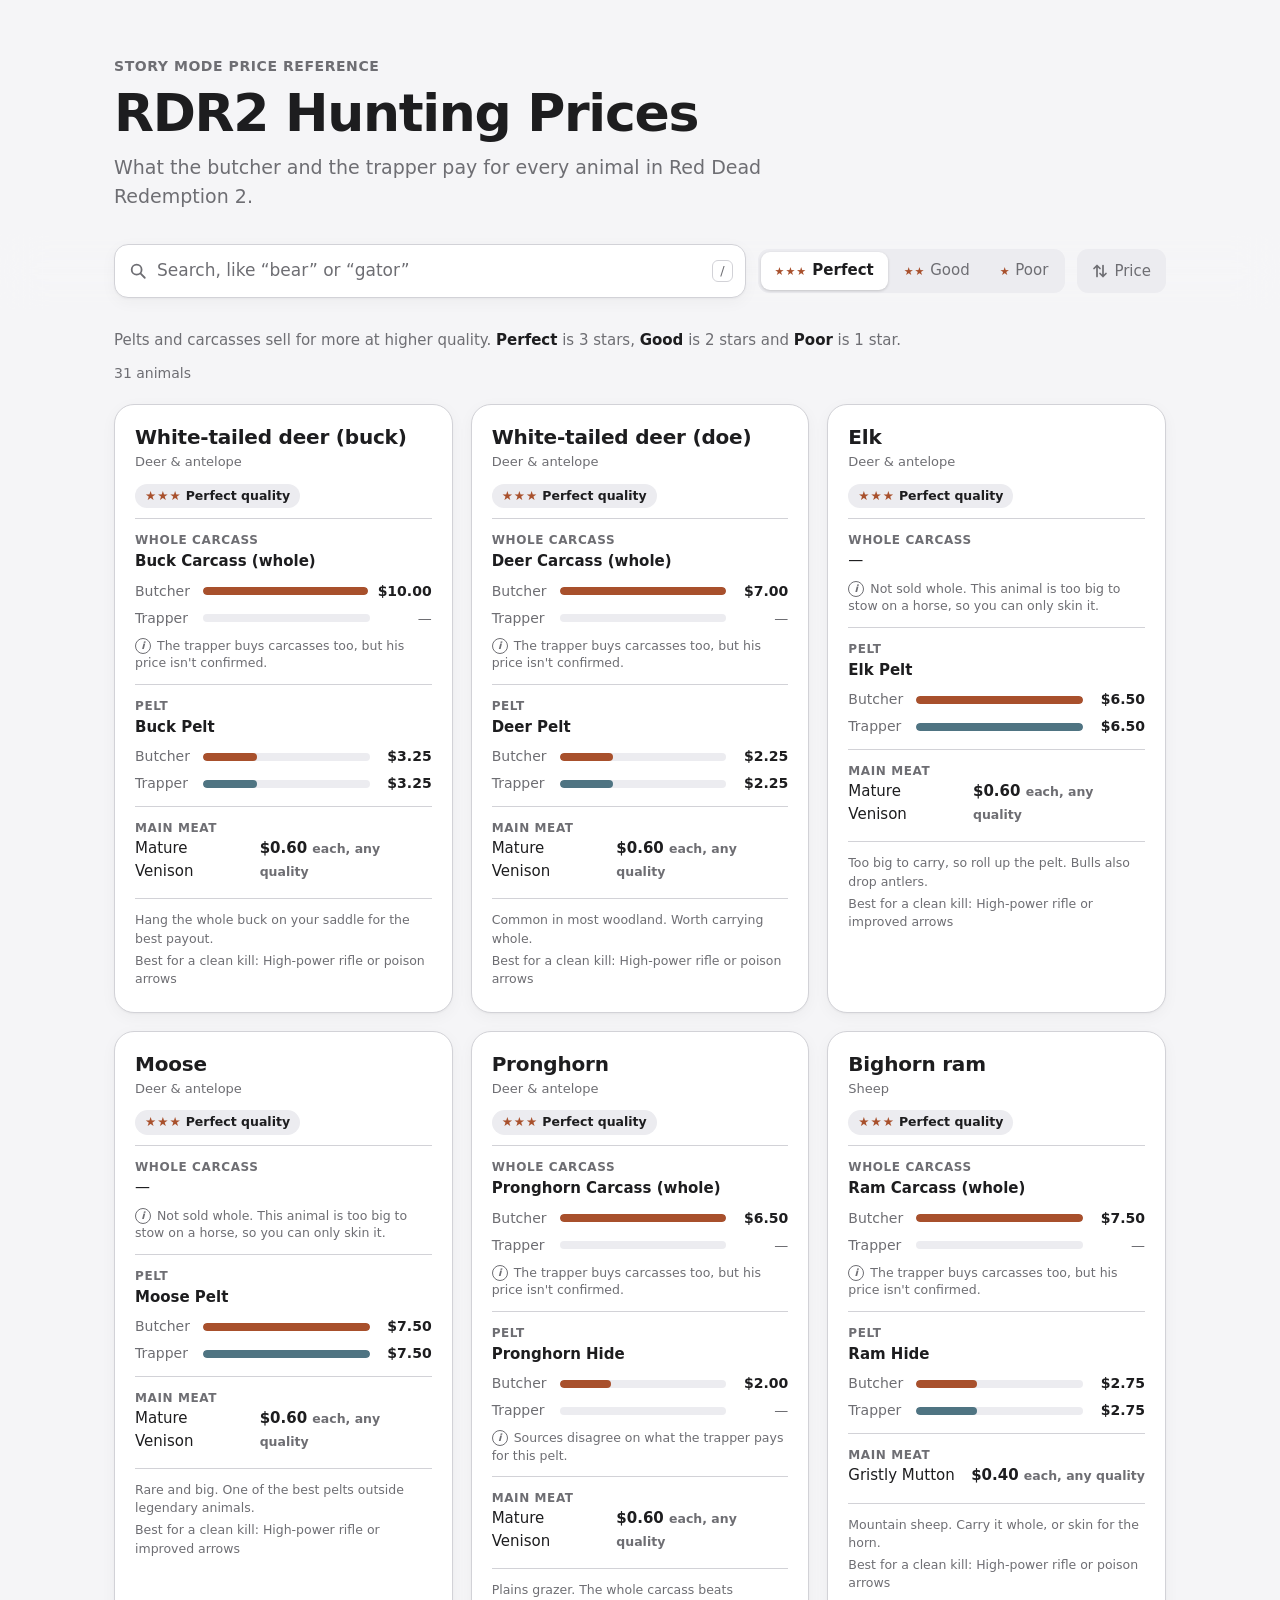
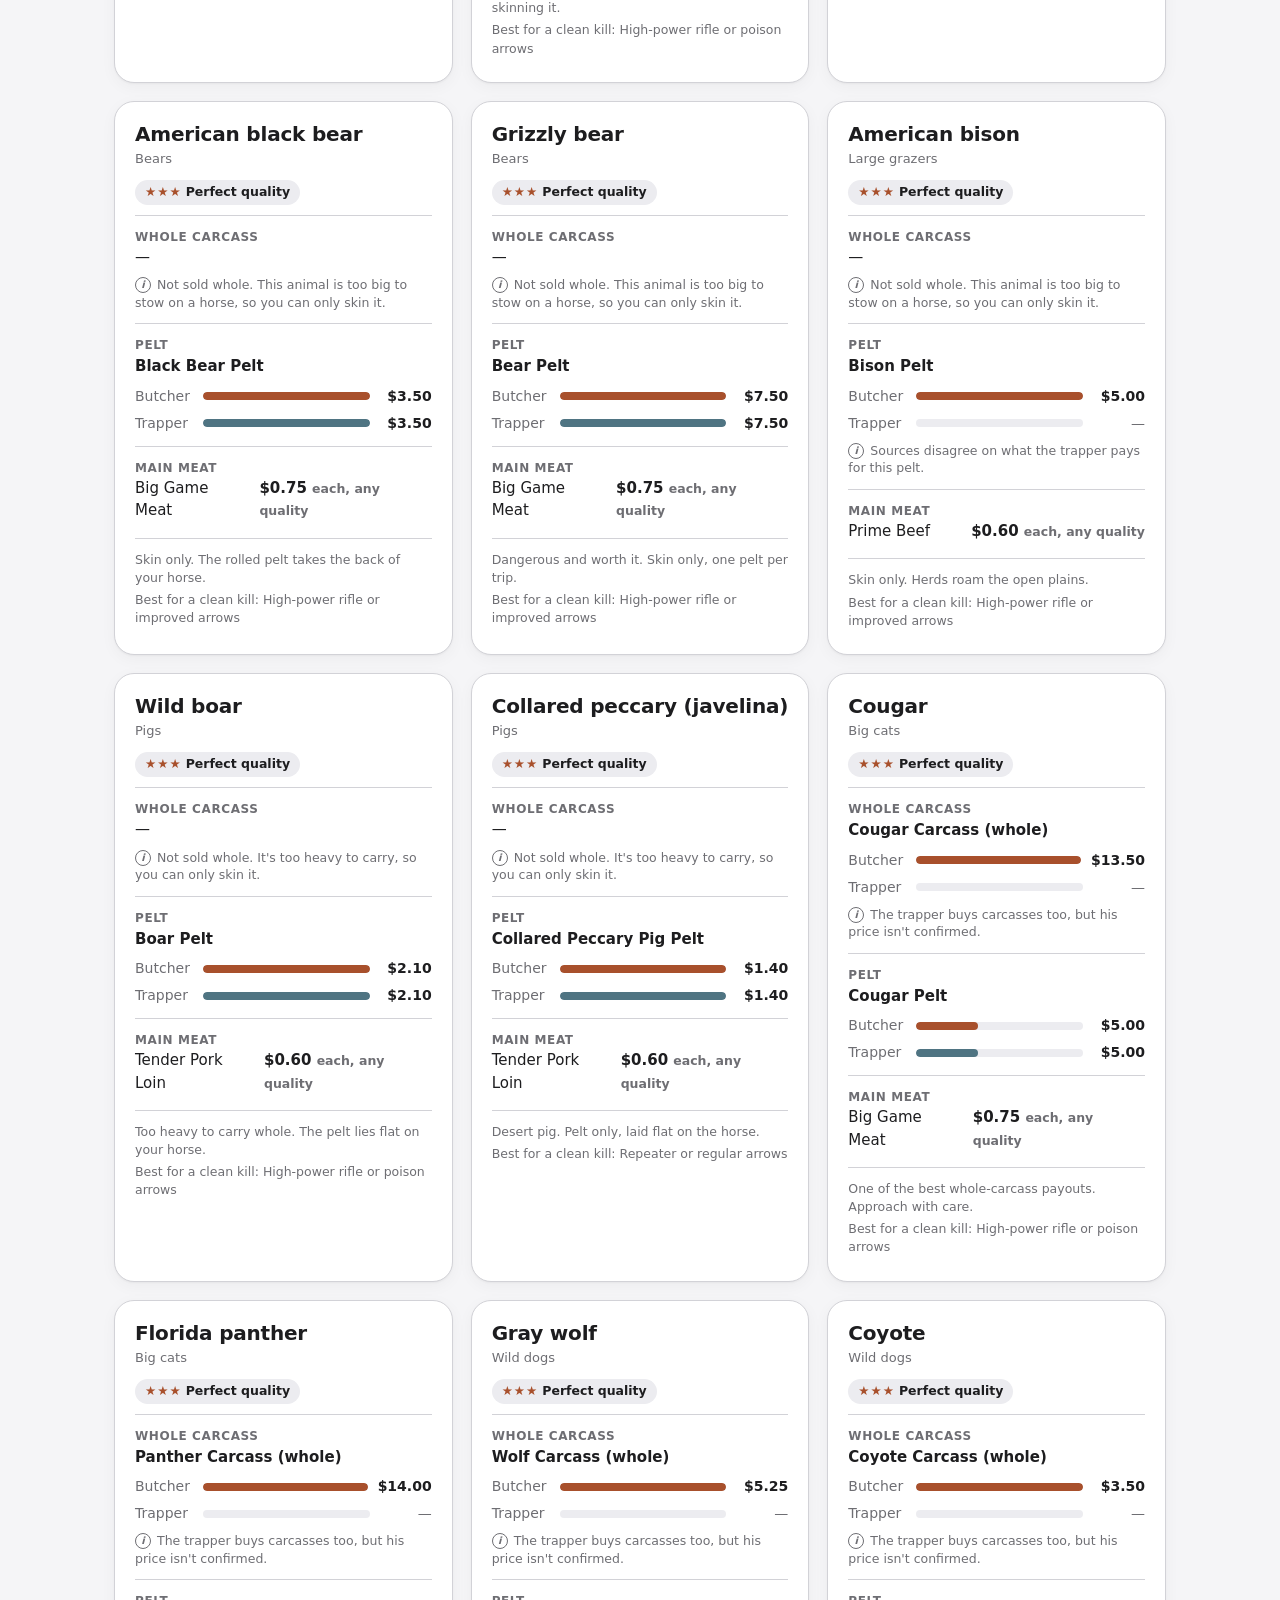
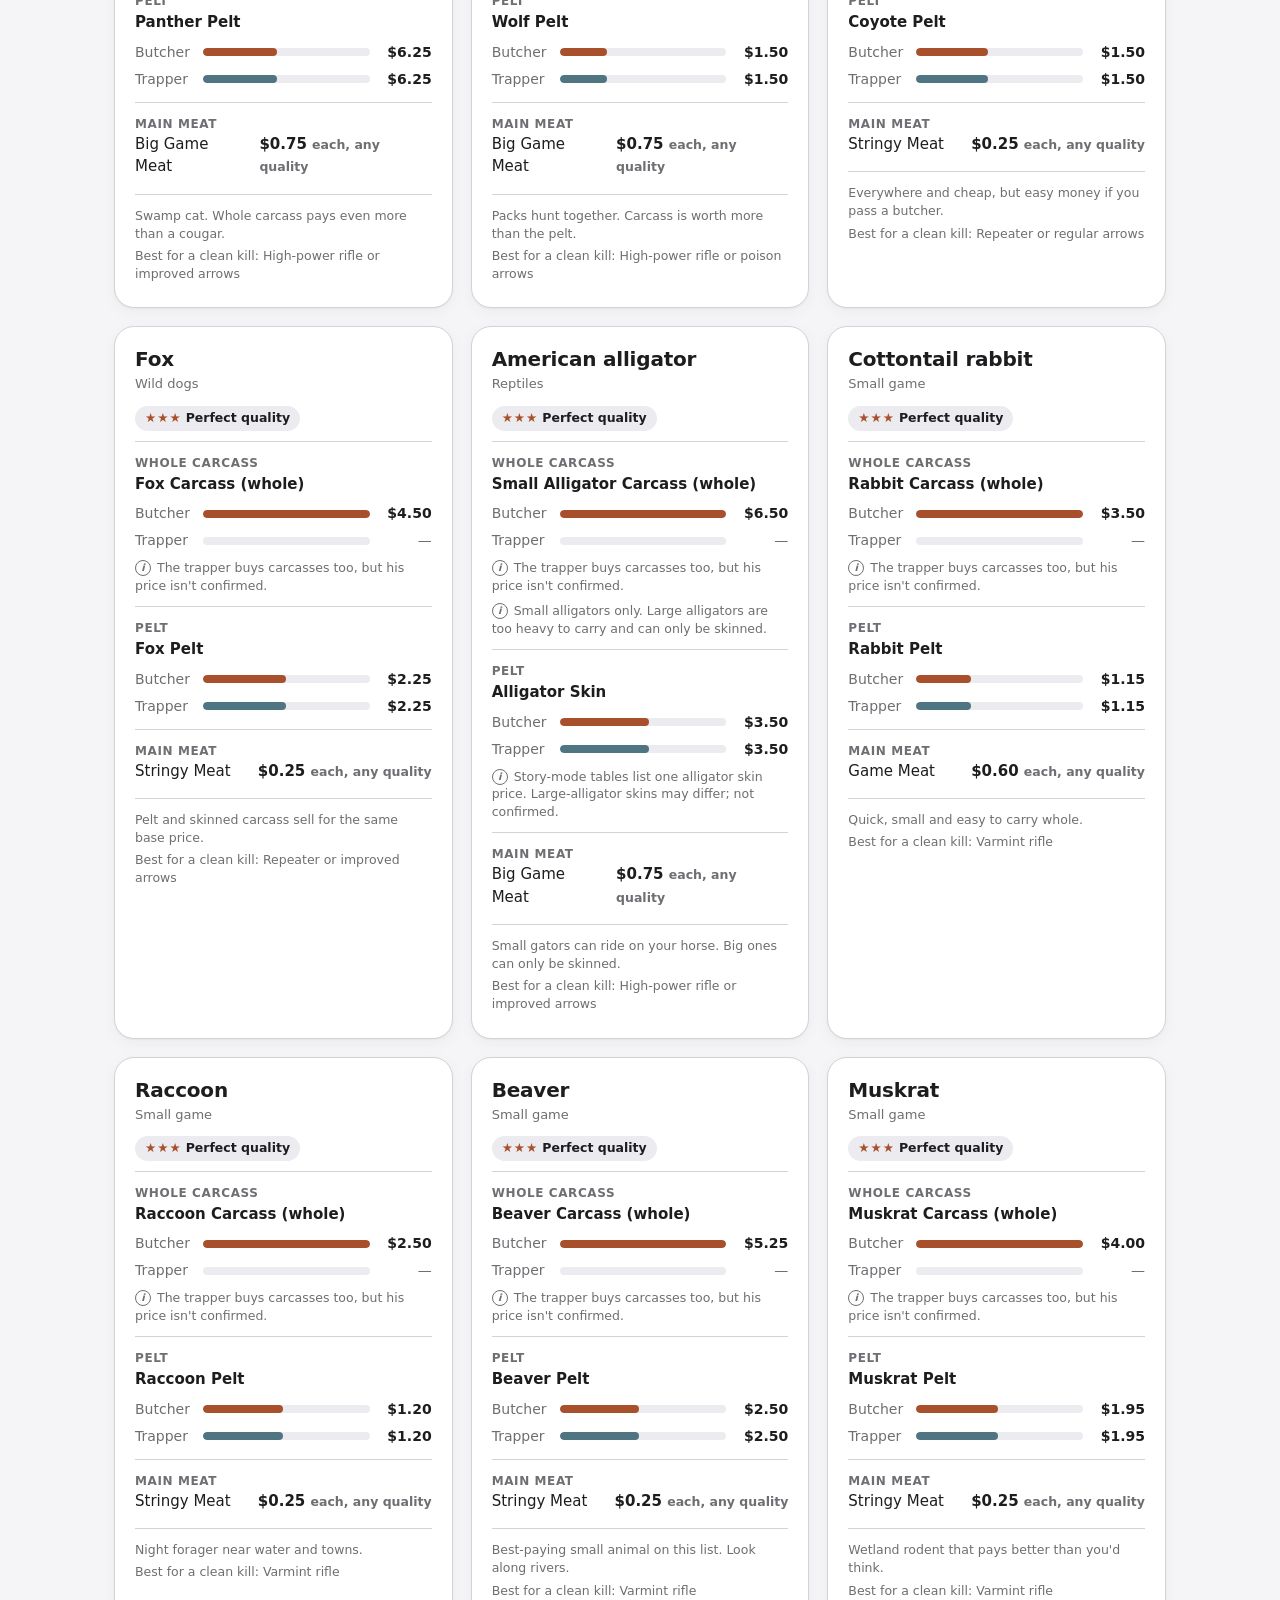
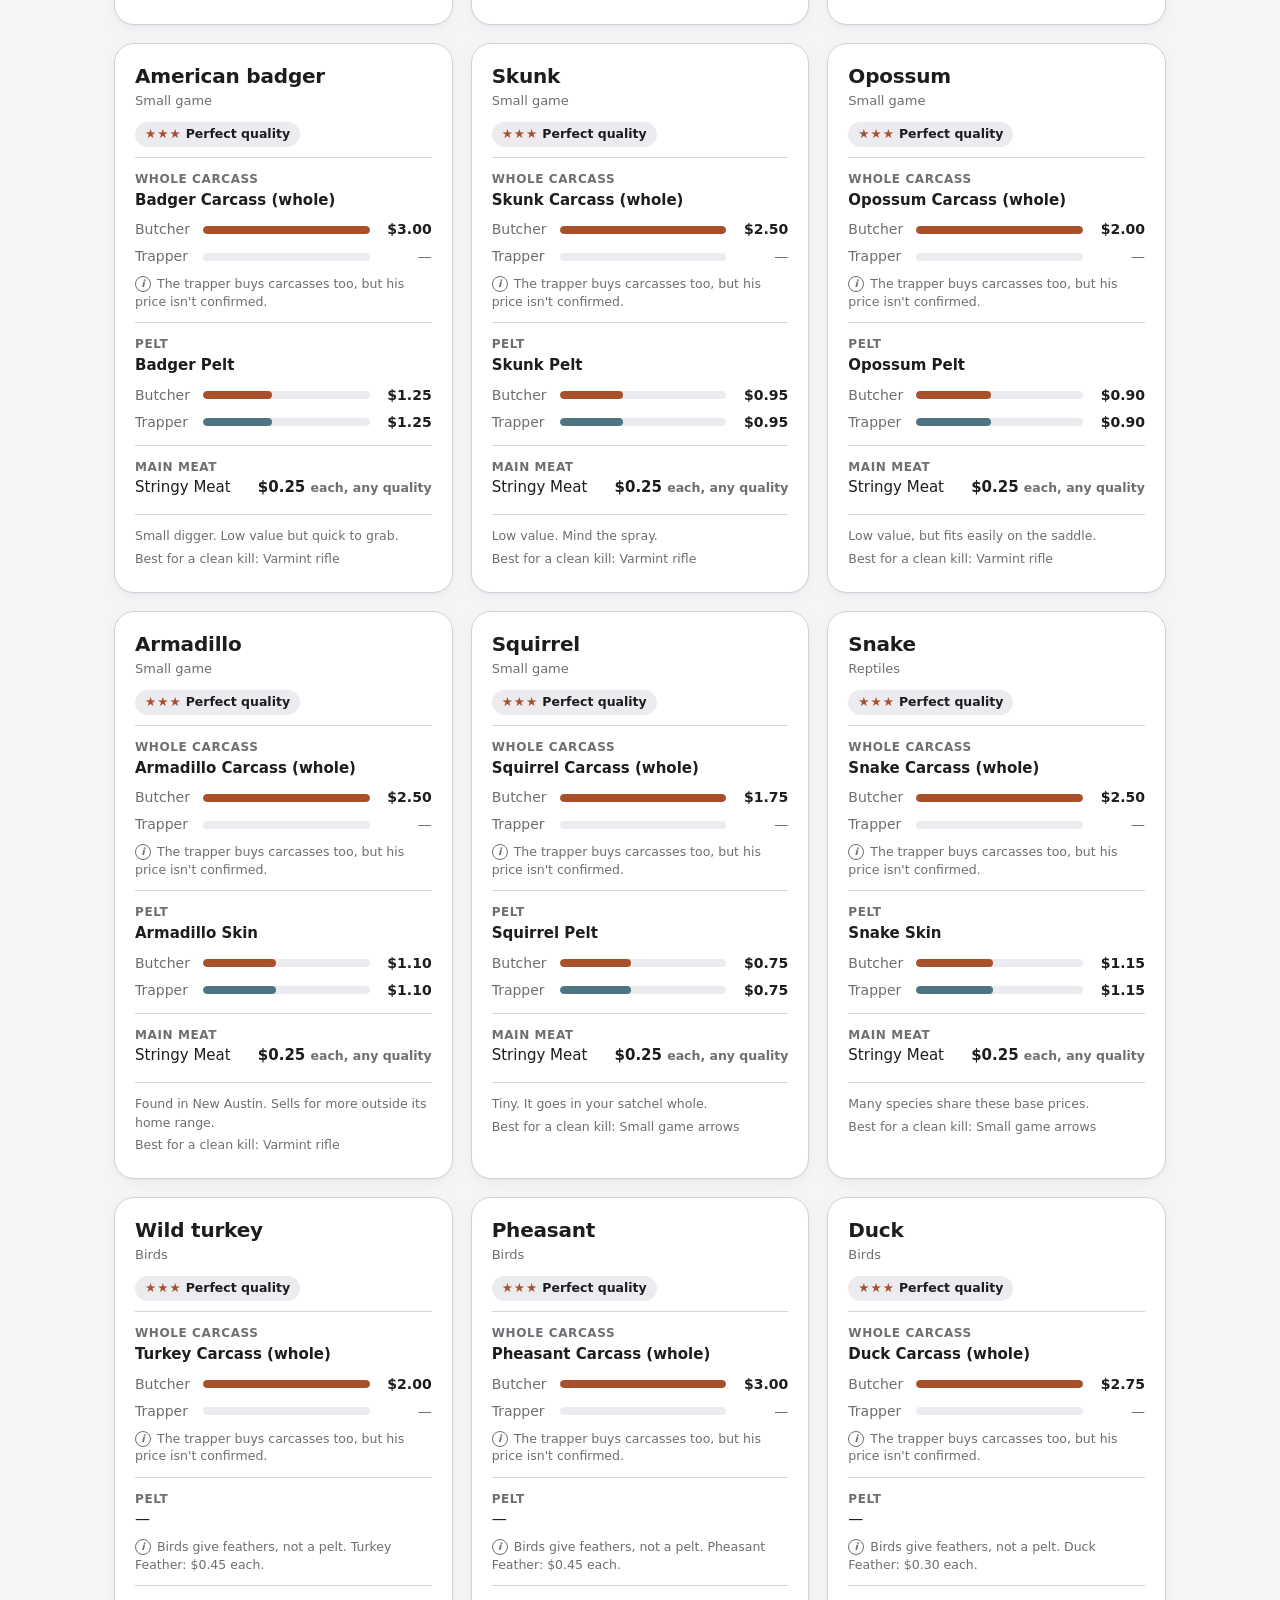
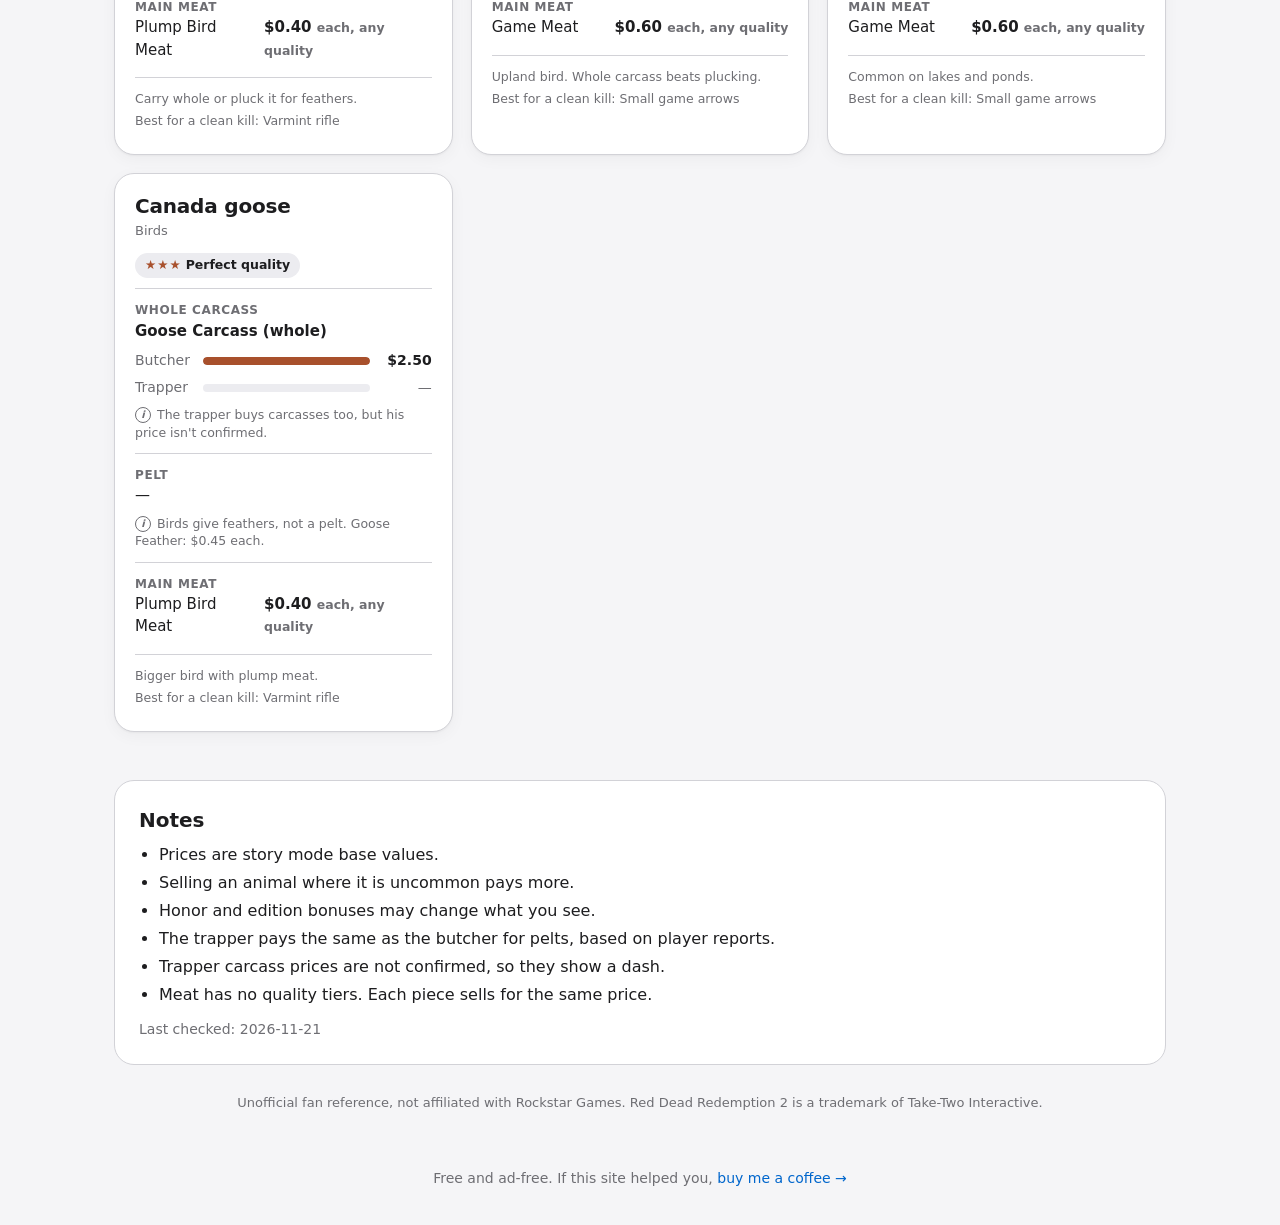
==== commit ed99ffe4: "Add Price sort button (high to low, low to high) to the pinned bar" ====
--- a/index.html
+++ b/index.html
@@ -57,6 +57,7 @@
       <input type="radio" name="tier" id="tier-good" value="good"><label for="tier-good"><span class="stars" aria-hidden="true">★★</span> Good</label>
       <input type="radio" name="tier" id="tier-poor" value="poor"><label for="tier-poor"><span class="stars" aria-hidden="true">★</span> Poor</label>
    </fieldset>
+   <button type="button" id="sort" class="sortbtn" data-sort="none" aria-pressed="false" aria-label="Sort by price" title="Sort by price"><span class="sortin"><svg viewBox="0 0 16 16" width="16" height="16" aria-hidden="true" focusable="false"><path class="up" d="M5 13.5V2.5M2 5.5l3-3 3 3" fill="none" stroke="currentColor" stroke-width="1.7" stroke-linecap="round" stroke-linejoin="round"/><path class="down" d="M11 2.5v11M8 10.5l3 3 3-3" fill="none" stroke="currentColor" stroke-width="1.7" stroke-linecap="round" stroke-linejoin="round"/></svg><span class="sortlbl">Price</span></span></button>
   </div>
 </div>
 
--- a/styles.css
+++ b/styles.css
@@ -64,13 +64,26 @@
 .seg .stars{font-size:11px;letter-spacing:1px;color:var(--butcher)}
 .seg input:checked+label{background:var(--surface);color:var(--fg);box-shadow:0 1px 3px rgba(0,0,0,.18);font-weight:600}
 .seg input:focus-visible+label{outline:3px solid var(--accent);outline-offset:1px}
+.seg label{line-height:22px}
+.sortbtn{flex:none;height:44px;margin:0;padding:3px;border:0;border-radius:11px;background:var(--track);color:var(--muted);font:inherit;font-size:15px;font-weight:500;line-height:22px;cursor:pointer;white-space:nowrap;-webkit-tap-highlight-color:transparent}
+.sortin{display:flex;align-items:center;gap:6px;height:100%;padding:0 12px;border-radius:9px}
+.sortbtn svg{flex:none;display:block}
+.sortbtn .up,.sortbtn .down{transition:opacity .15s,color .15s}
+.sortbtn[data-sort="desc"] .up,.sortbtn[data-sort="asc"] .down{opacity:.3}
+.sortbtn[data-sort="desc"] .down,.sortbtn[data-sort="asc"] .up{color:var(--accent);stroke-width:2.1}
+.sortbtn[aria-pressed="true"] .sortin{background:var(--surface);color:var(--fg);box-shadow:0 1px 3px rgba(0,0,0,.18);font-weight:600}
+.sortbtn:focus-visible{outline:3px solid var(--accent);outline-offset:1px}
 @media (max-width:599px){
   .searchbar{padding:8px 0}
-  .searchwrap{flex-direction:column;align-items:stretch;gap:8px}
+  .searchwrap{flex-wrap:wrap;gap:8px}
+  .searchfield{flex:1 1 100%}
   #search{padding-top:10px;padding-bottom:10px}
-  .seg{display:grid;grid-template-columns:repeat(3,1fr);width:100%}
-  .seg label{padding:5px 6px;text-align:center;font-size:14px}
+  .seg{flex:1 1 0;min-width:0;display:grid;grid-template-columns:repeat(3,1fr)}
+  .seg label{padding:5px 4px;text-align:center;font-size:14px}
+  .sortbtn{height:38px;font-size:14px}
+  .sortin{padding:0 9px;gap:5px}
 }
+@media (max-width:399px){.seg .stars{display:none}}
 .count{margin:0;flex-basis:100%;font-size:14px;color:var(--muted)}
 
 .grid{display:grid;grid-template-columns:1fr;gap:18px;outline:none}
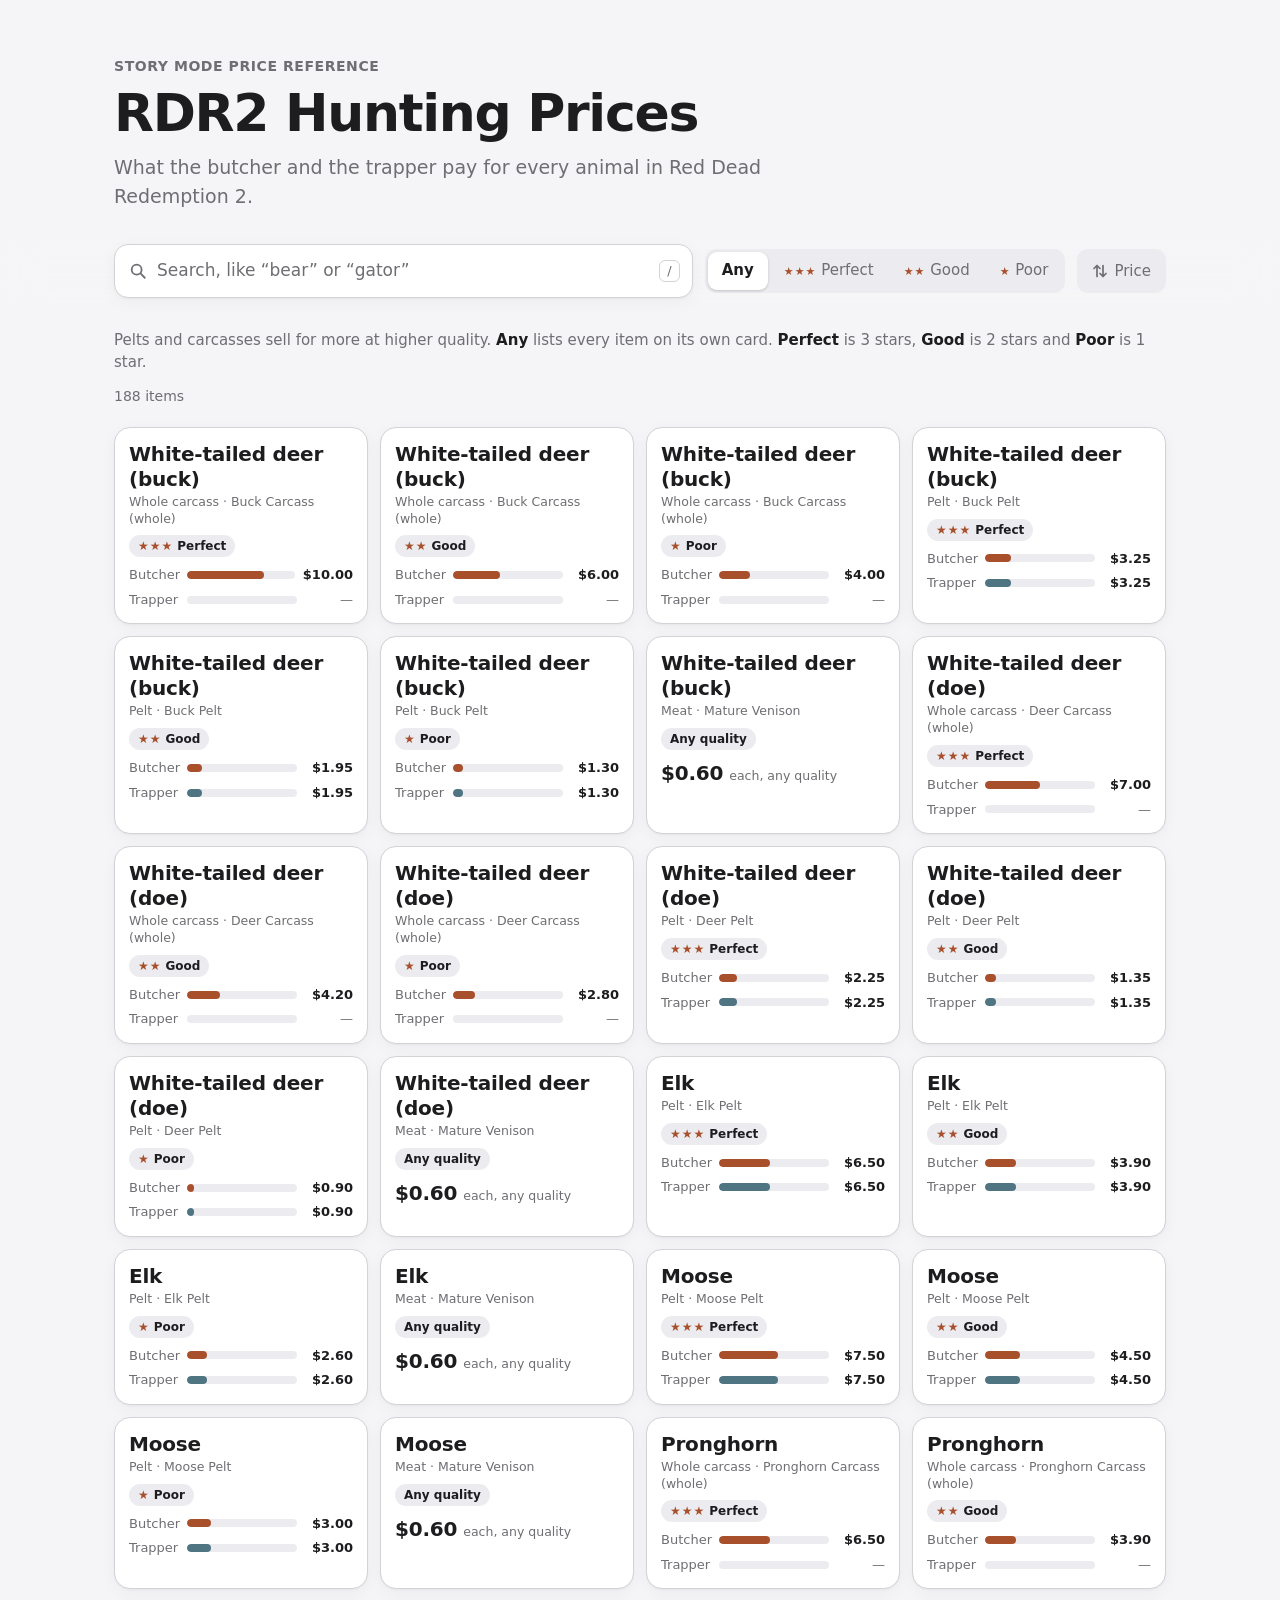
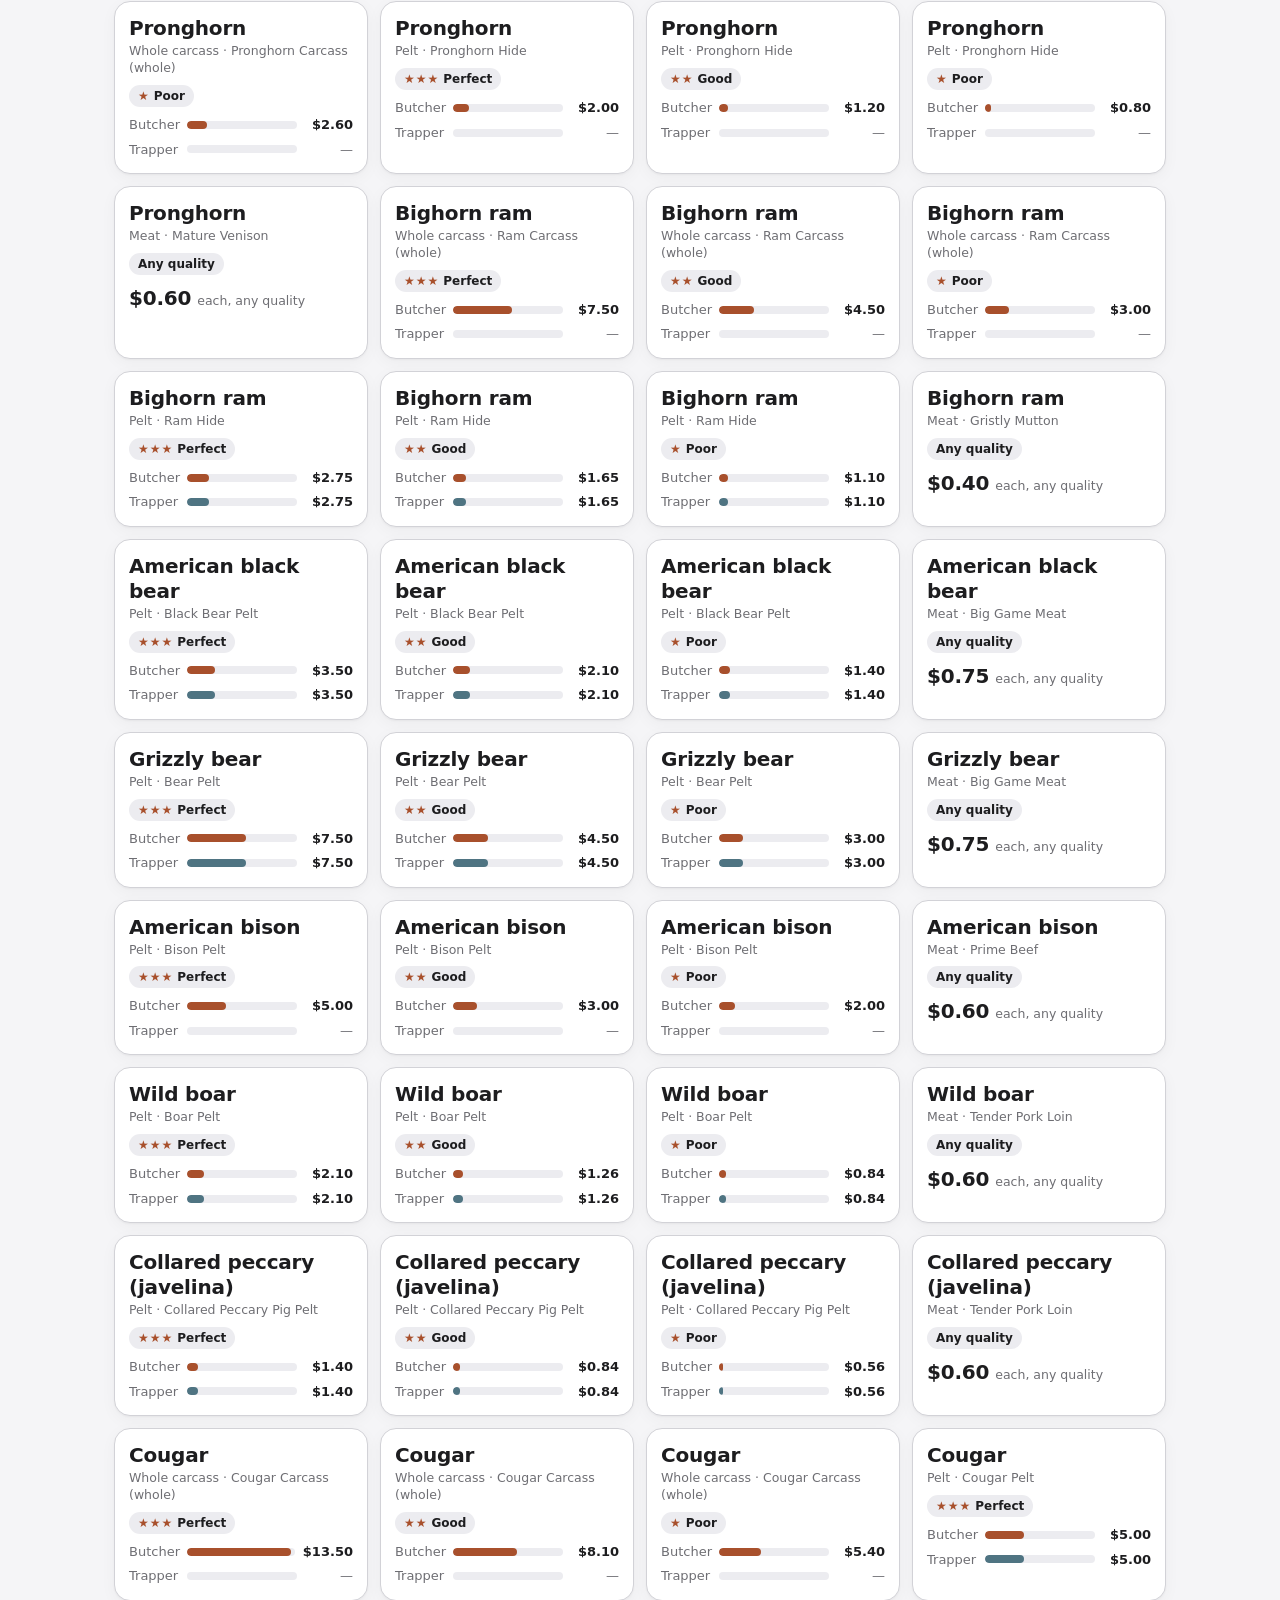
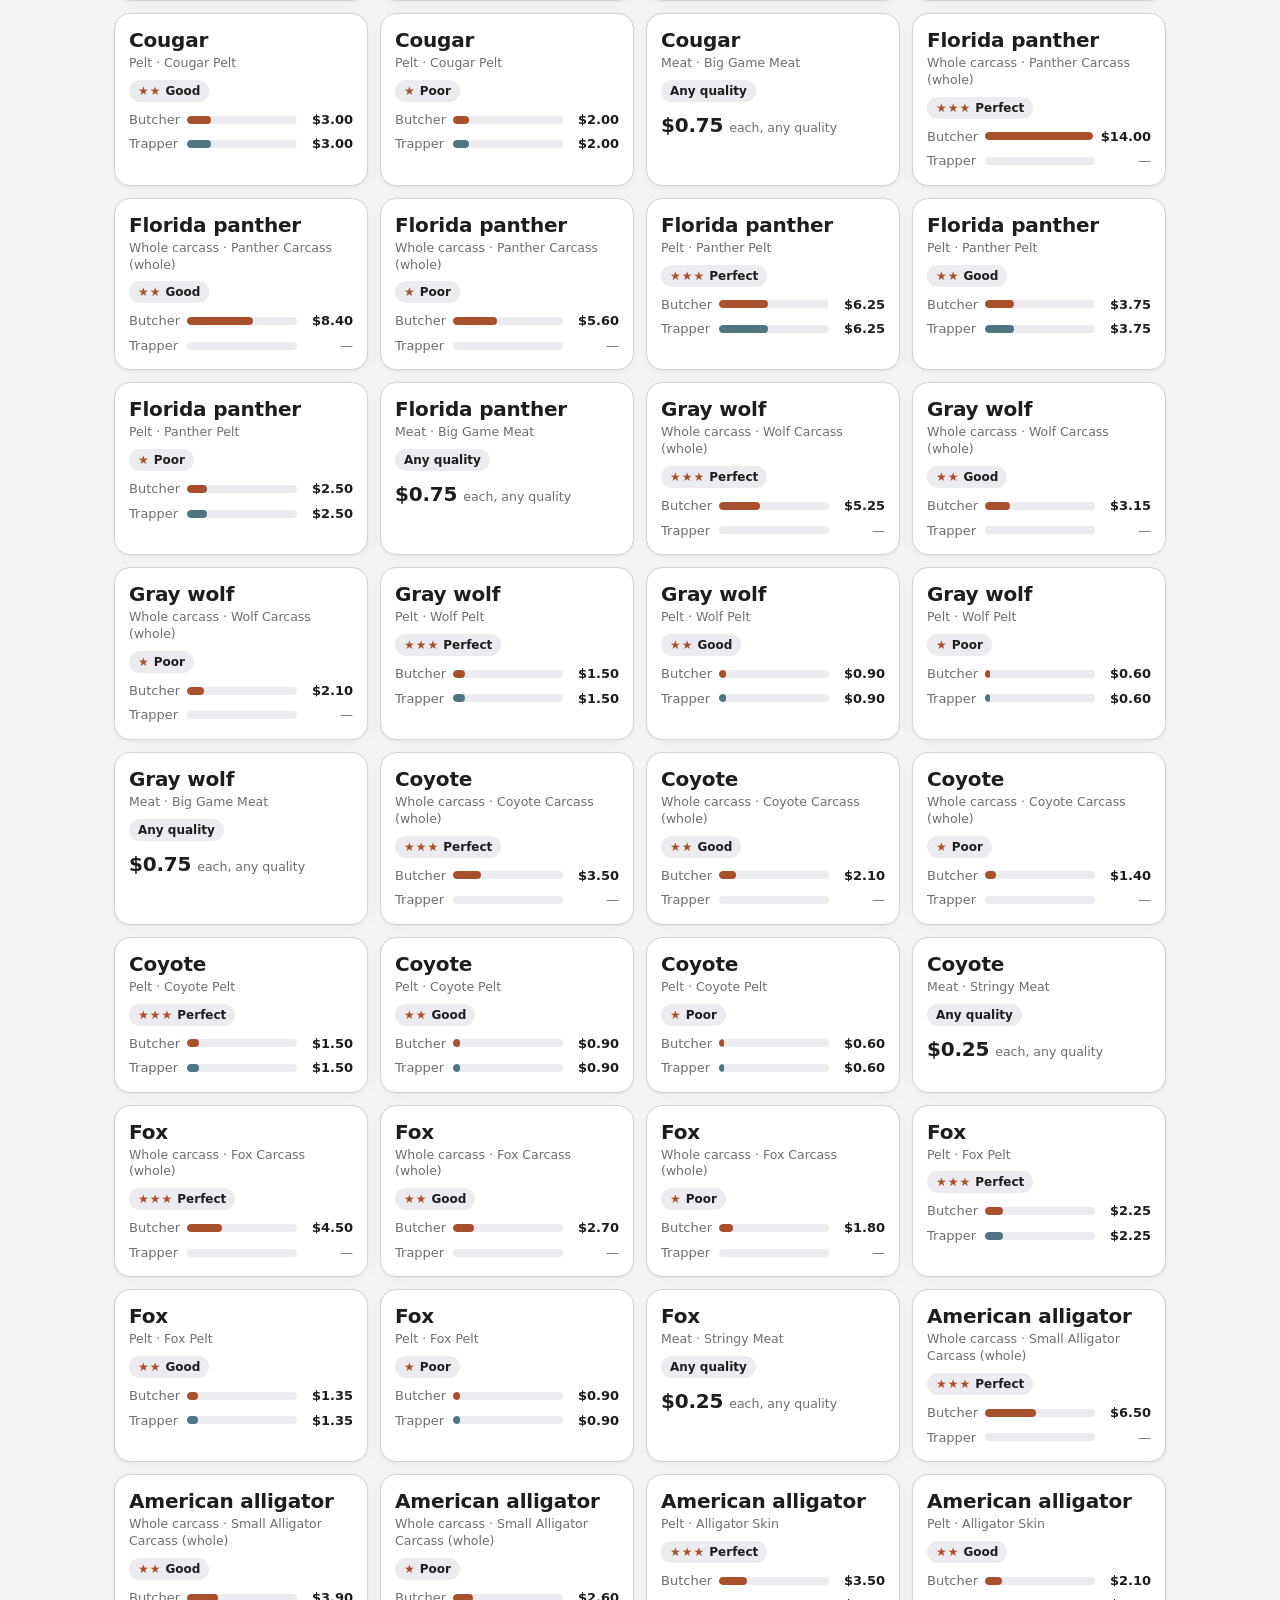
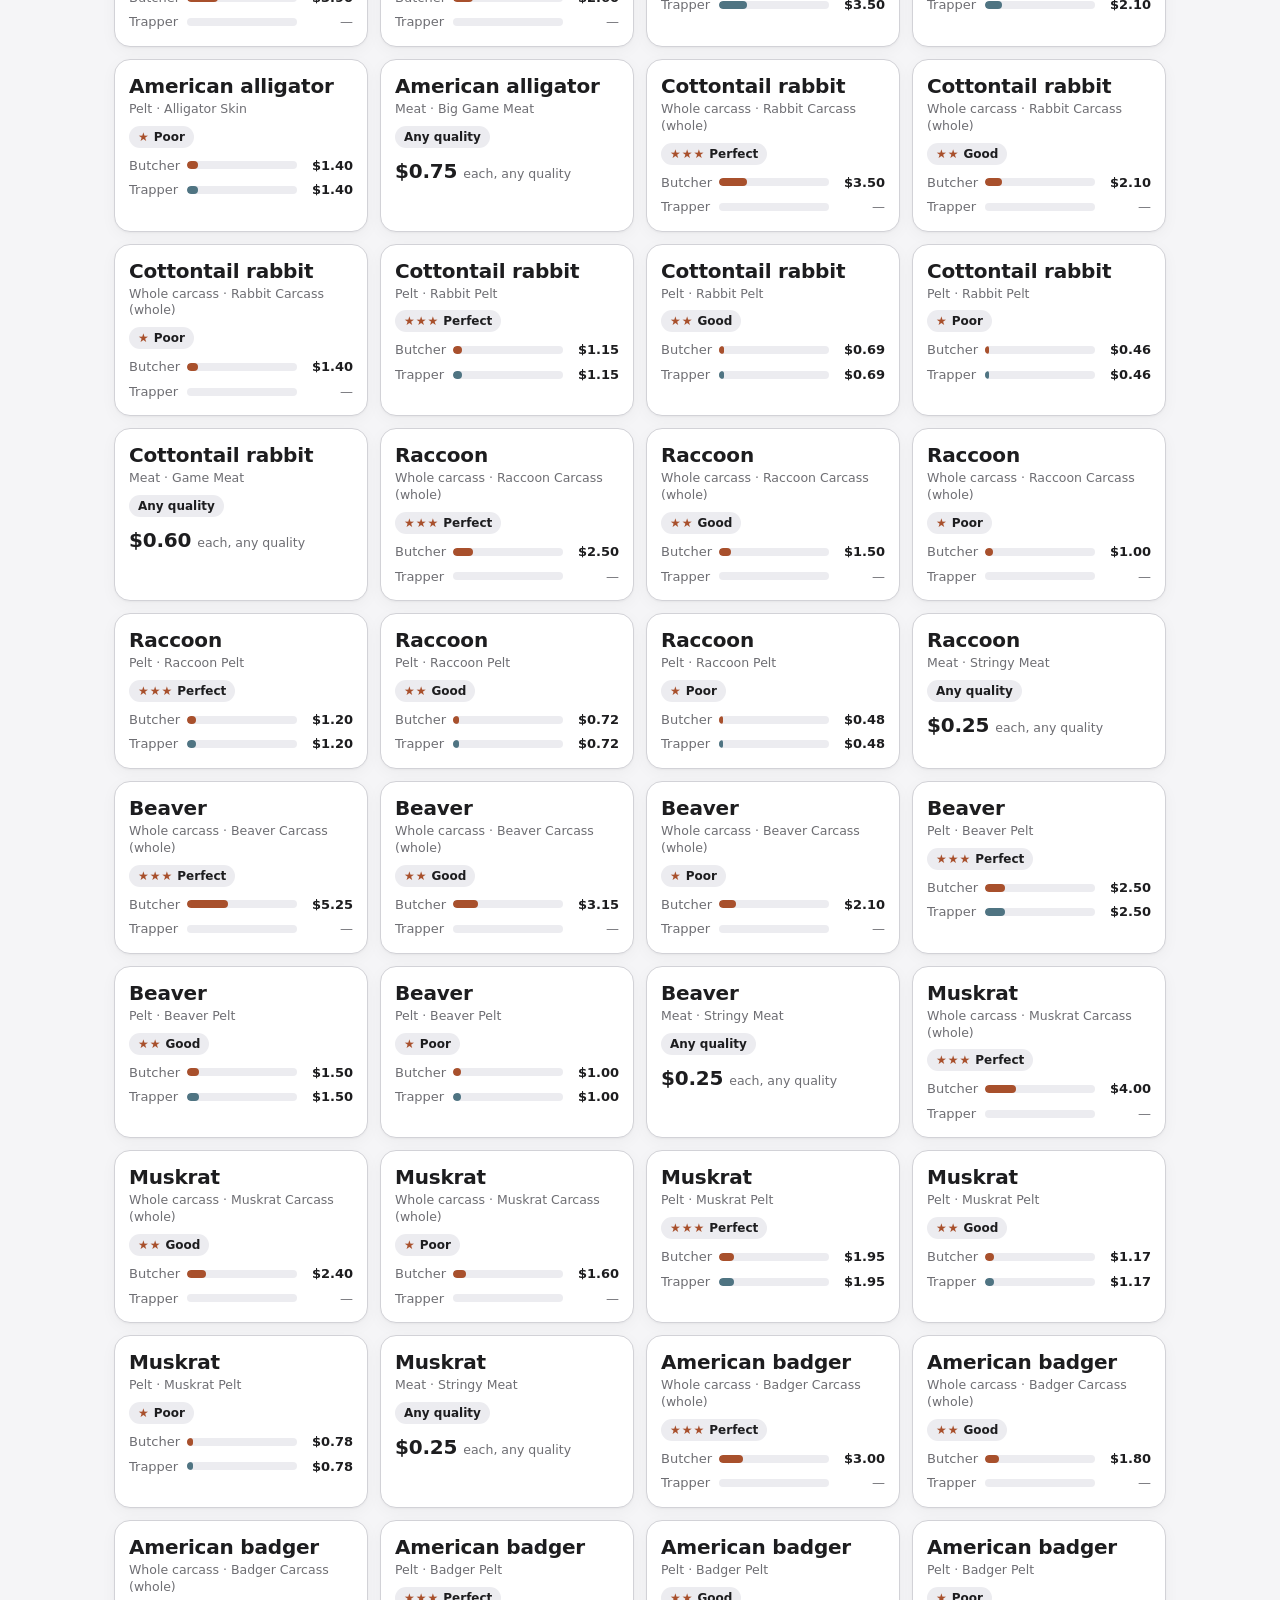
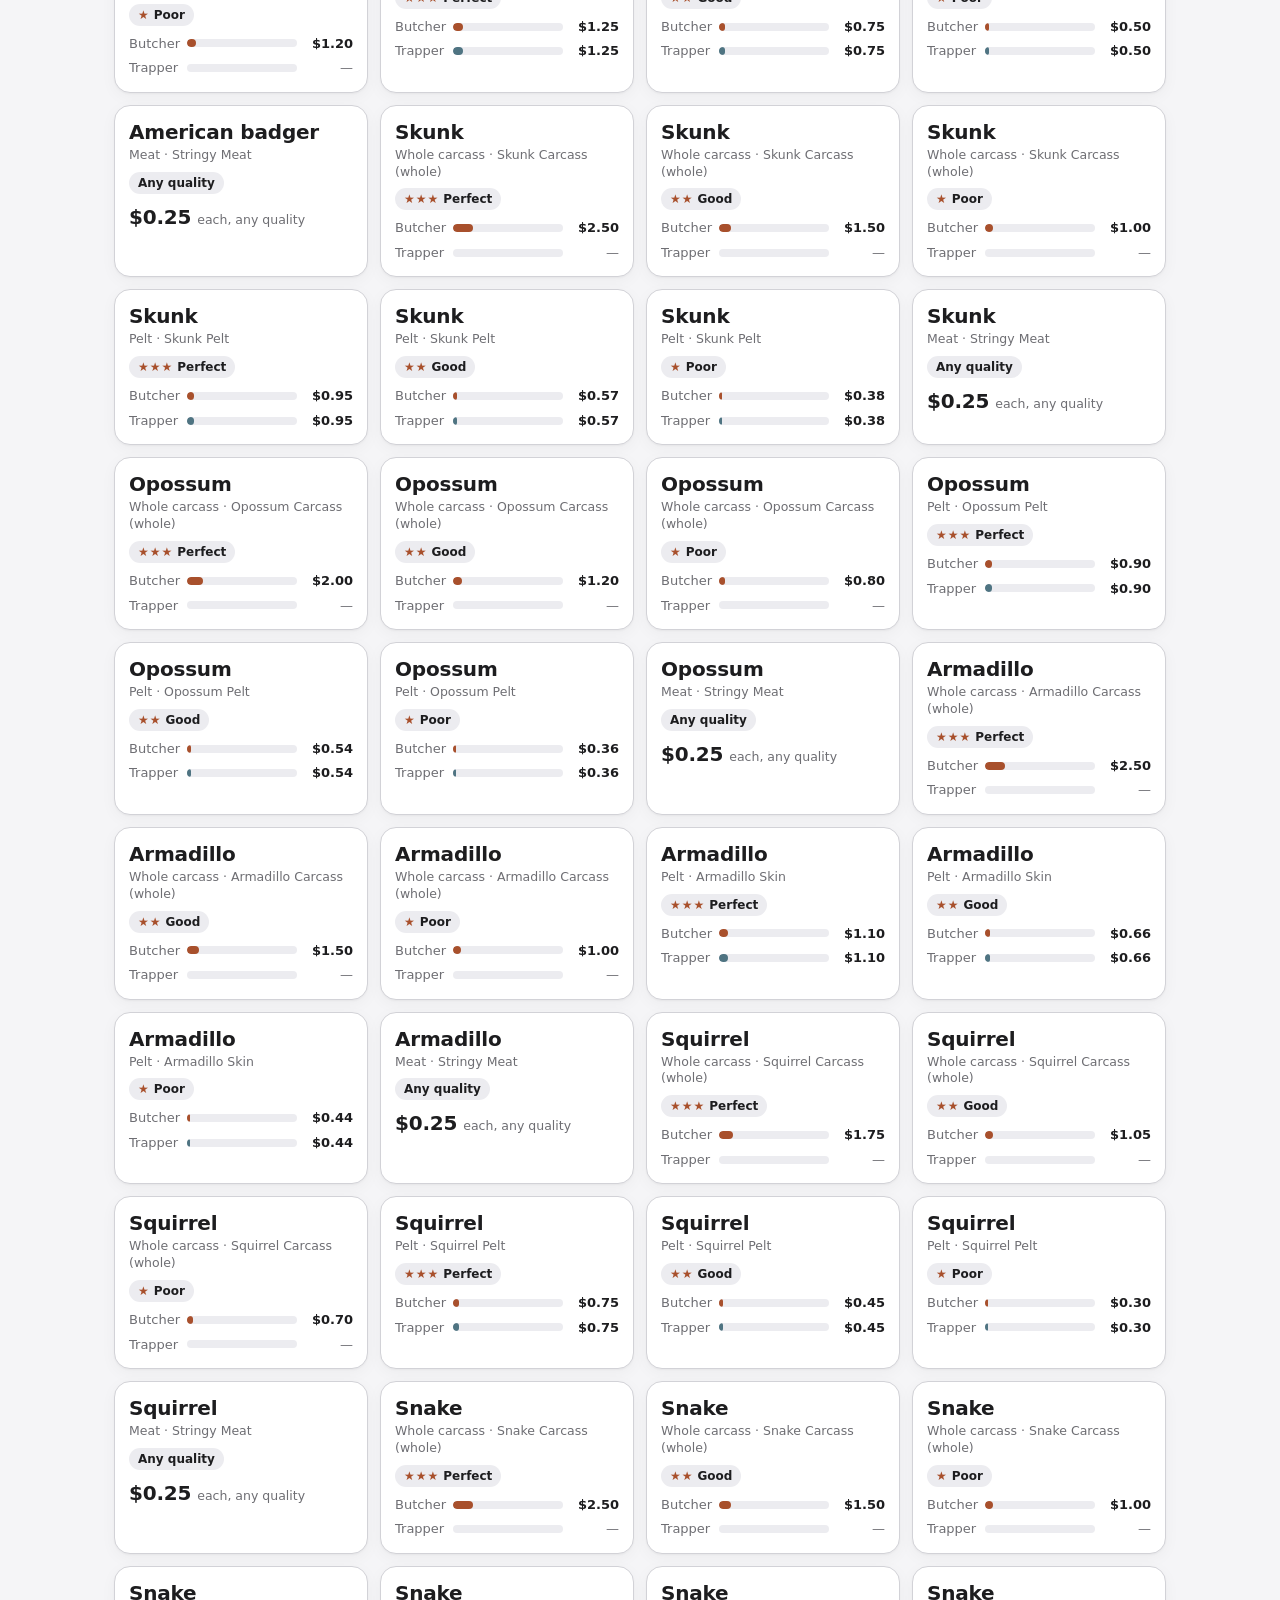
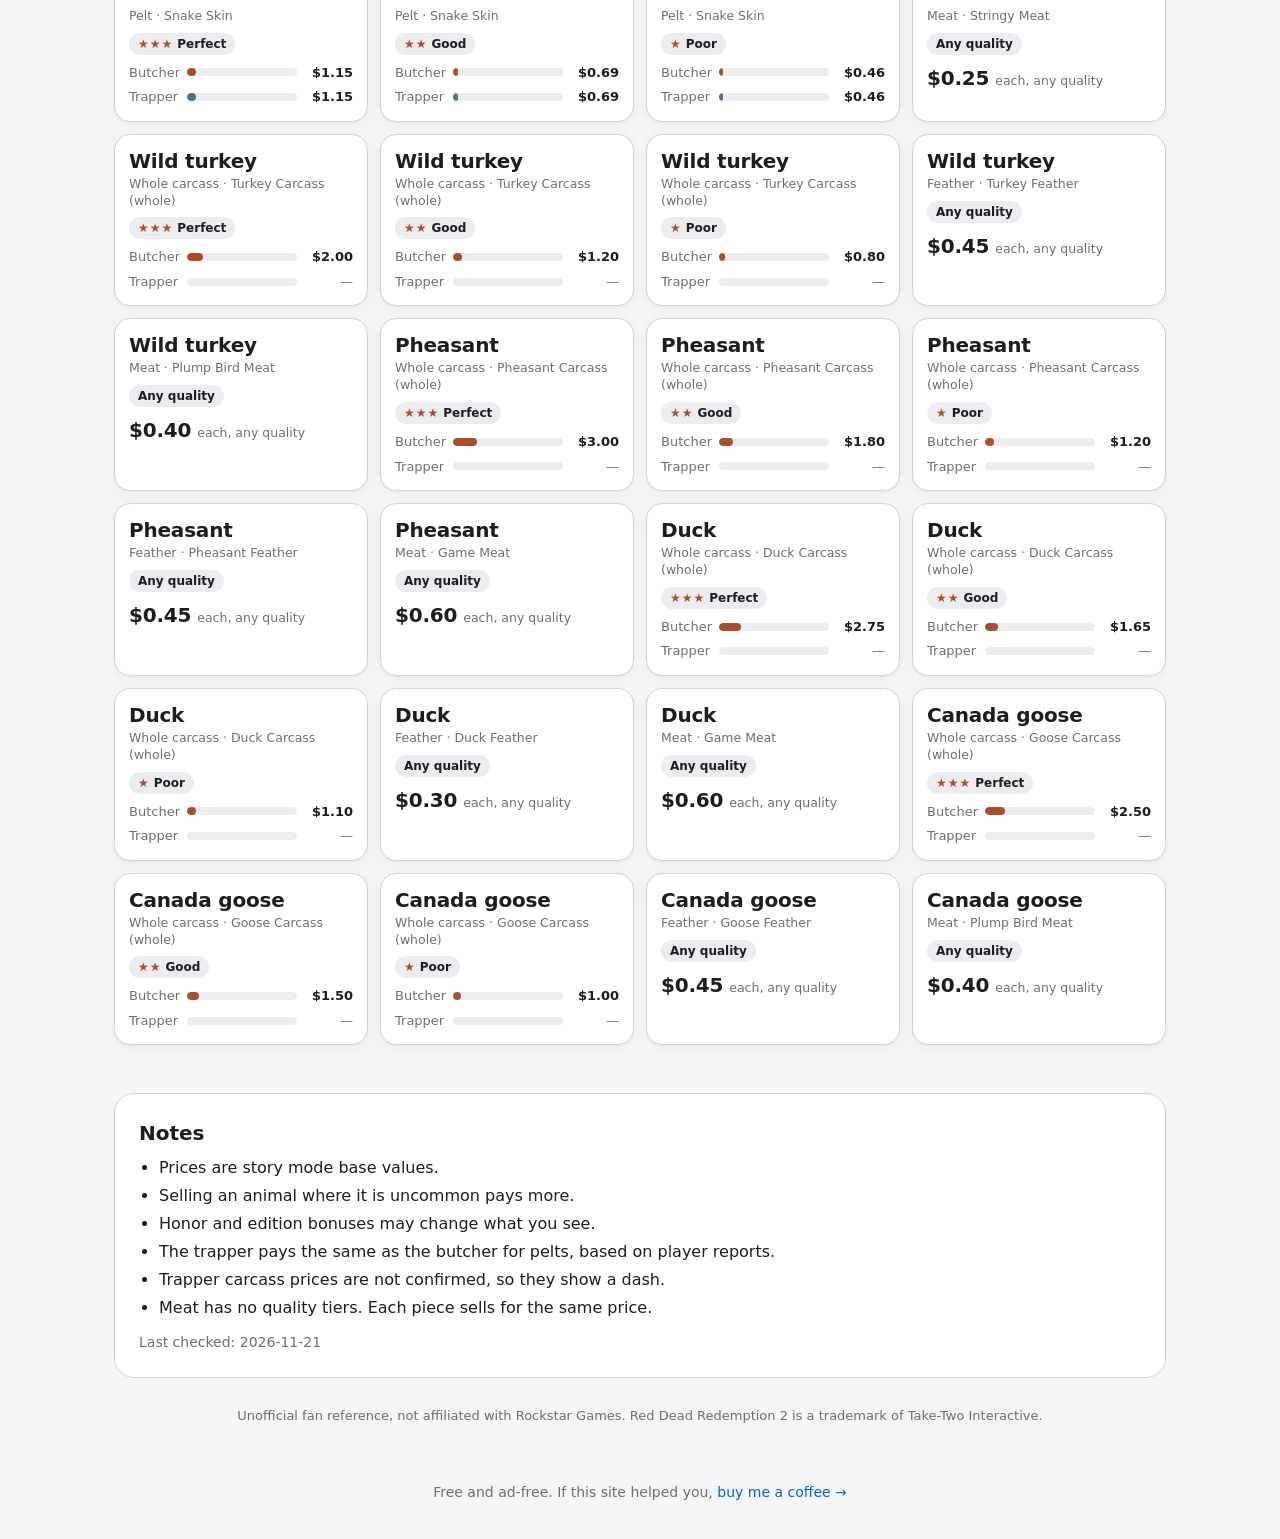
==== commit 19af88c1: "Add Any quality mode with per-item cards, default on load" ====
--- a/index.html
+++ b/index.html
@@ -53,7 +53,8 @@
    </div>
    <fieldset class="seg" id="tiers">
       <legend class="sr">Quality shown on all cards</legend>
-      <input type="radio" name="tier" id="tier-perfect" value="perfect" checked><label for="tier-perfect"><span class="stars" aria-hidden="true">★★★</span> Perfect</label>
+      <input type="radio" name="tier" id="tier-any" value="any" checked><label for="tier-any">Any</label>
+      <input type="radio" name="tier" id="tier-perfect" value="perfect"><label for="tier-perfect"><span class="stars" aria-hidden="true">★★★</span> Perfect</label>
       <input type="radio" name="tier" id="tier-good" value="good"><label for="tier-good"><span class="stars" aria-hidden="true">★★</span> Good</label>
       <input type="radio" name="tier" id="tier-poor" value="poor"><label for="tier-poor"><span class="stars" aria-hidden="true">★</span> Poor</label>
    </fieldset>
@@ -64,7 +65,7 @@
 <main>
   <section class="controls" aria-labelledby="legend-h">
     <h2 id="legend-h" class="sr">Quality</h2>
-    <p class="legend">Pelts and carcasses sell for more at higher quality. <strong>Perfect</strong> is 3 stars, <strong>Good</strong> is 2 stars and <strong>Poor</strong> is 1 star.</p>
+    <p class="legend">Pelts and carcasses sell for more at higher quality. <strong>Any</strong> lists every item on its own card. <strong>Perfect</strong> is 3 stars, <strong>Good</strong> is 2 stars and <strong>Poor</strong> is 1 star.</p>
     <p id="count" class="count" aria-live="polite">Loading…</p>
   </section>
 
--- a/styles.css
+++ b/styles.css
@@ -78,12 +78,13 @@
   .searchwrap{flex-wrap:wrap;gap:8px}
   .searchfield{flex:1 1 100%}
   #search{padding-top:10px;padding-bottom:10px}
-  .seg{flex:1 1 0;min-width:0;display:grid;grid-template-columns:repeat(3,1fr)}
-  .seg label{padding:5px 4px;text-align:center;font-size:14px}
-  .sortbtn{height:38px;font-size:14px}
-  .sortin{padding:0 9px;gap:5px}
+  .seg{flex:1 1 0;min-width:0;display:grid;grid-template-columns:repeat(4,auto);justify-content:space-between;padding:2px;gap:0}
+  .seg label{padding:5px 8px;text-align:center;font-size:14px}
+  .seg .stars{display:none}
+  .sortbtn{height:38px;font-size:14px;padding:2px}
+  .sortin{padding:0 8px;gap:4px}
 }
-@media (max-width:399px){.seg .stars{display:none}}
+@media (max-width:379px){.seg label{padding:5px 6px}.sortin{padding:0 7px}}
 .count{margin:0;flex-basis:100%;font-size:14px;color:var(--muted)}
 
 .grid{display:grid;grid-template-columns:1fr;gap:18px;outline:none}
@@ -92,6 +93,19 @@
 .card{background:var(--surface);border:1px solid var(--line);border-radius:20px;padding:20px;box-shadow:var(--shadow);scroll-margin-top:calc(var(--stick-h,120px) + env(safe-area-inset-top,0px) + 16px);transition:box-shadow .4s,border-color .4s}
 .card[hidden]{display:none}
 .card.flash{border-color:var(--accent);box-shadow:0 0 0 4px var(--hl)}
+.grid.items{gap:12px;grid-template-columns:1fr}
+@media (min-width:560px){.grid.items{grid-template-columns:repeat(2,1fr)}}
+@media (min-width:820px){.grid.items{grid-template-columns:repeat(3,1fr)}}
+@media (min-width:1100px){.grid.items{grid-template-columns:repeat(4,1fr)}}
+.item-card{padding:14px;border-radius:16px;min-width:0}
+.item-card h2{font-size:16px;line-height:1.25}
+.item-card .meta{margin:2px 0 0;font-size:12.5px;line-height:1.35;color:var(--muted)}
+.item-card .pill{margin:8px 0 8px;padding:2px 9px;font-size:12px}
+.item-card .bars{gap:5px}
+.item-card .bars li{grid-template-columns:50px 1fr auto;gap:8px;font-size:13px}
+.item-card .bars .val{min-width:48px}
+.item-card .meatrow{align-items:baseline;justify-content:flex-start;gap:6px}
+.item-card .meatrow .val{font-size:20px;letter-spacing:-.01em}
 .card h2{margin:0;font-size:20px;line-height:1.25;letter-spacing:-.01em}
 .card .group{margin:2px 0 0;font-size:13px;color:var(--muted)}
 .pill{display:inline-block;margin:12px 0 4px;padding:3px 10px;border-radius:999px;background:var(--track);font-size:12.5px;font-weight:600}
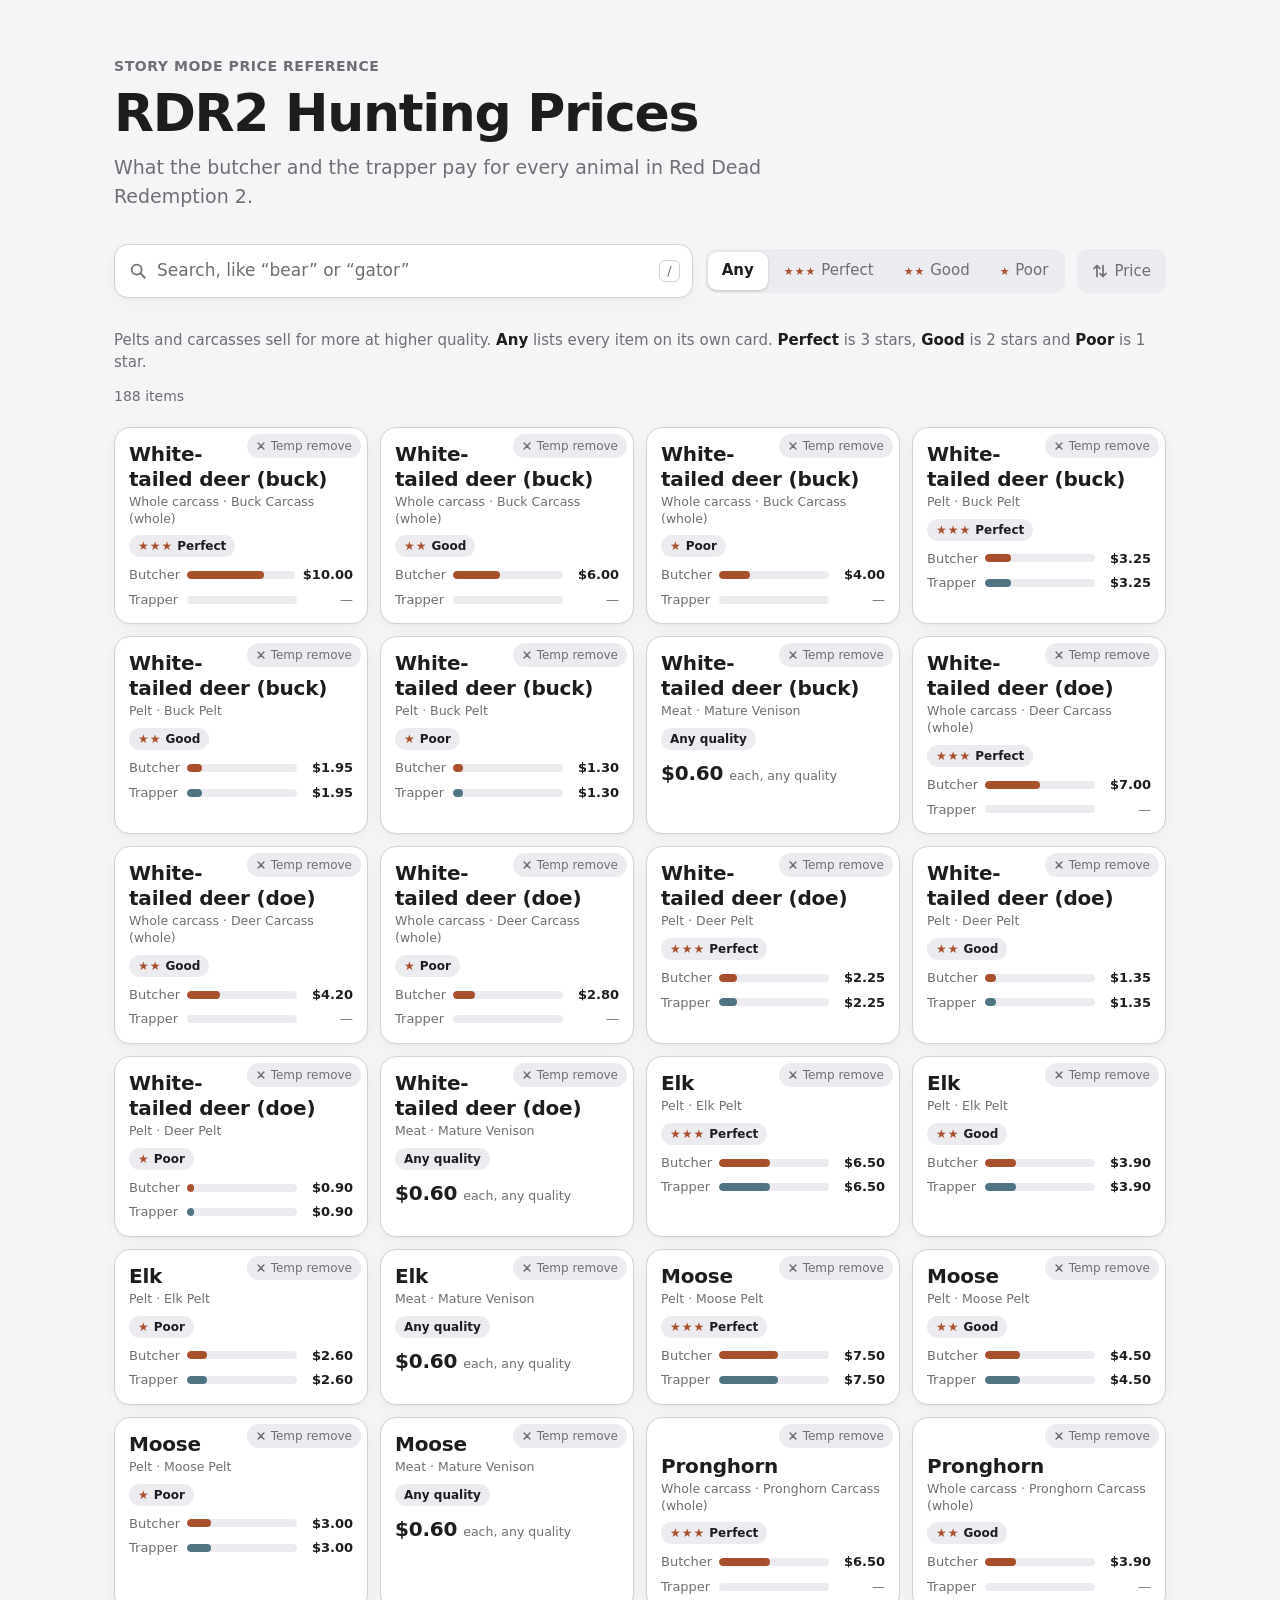
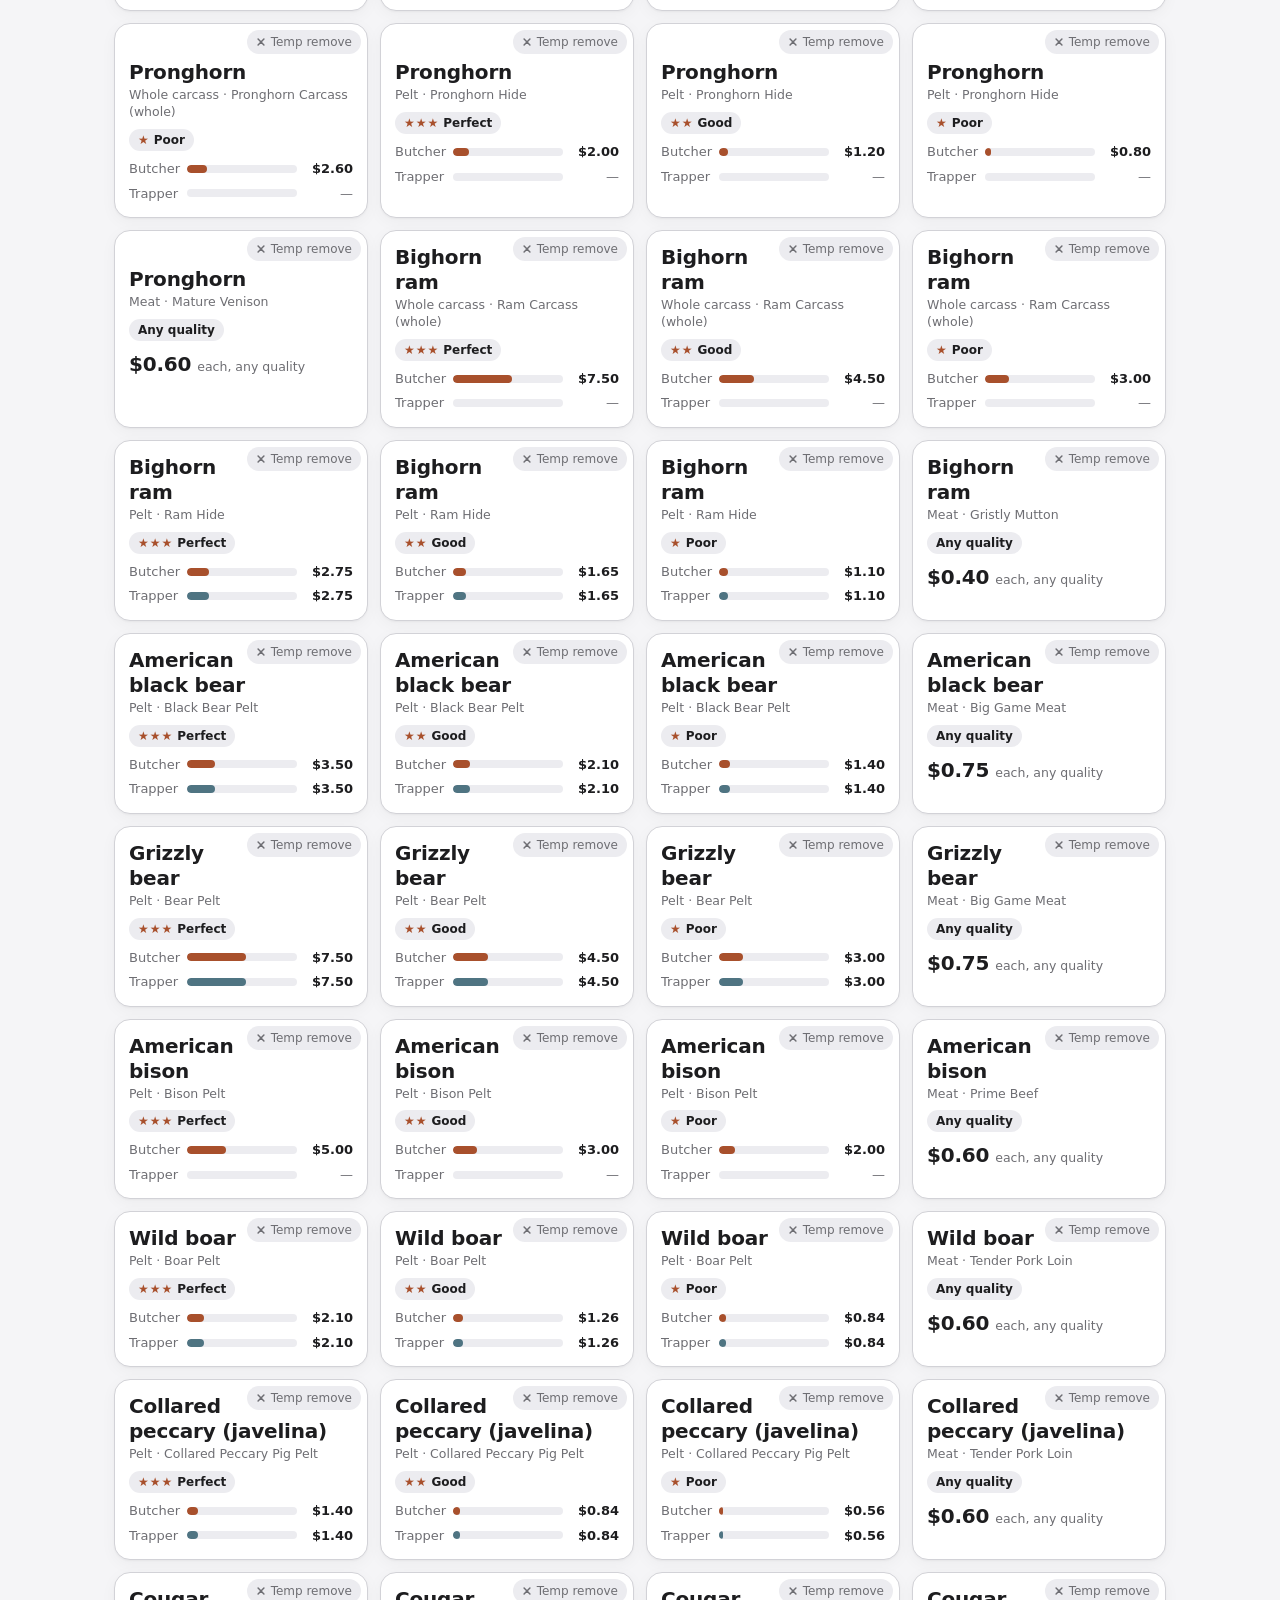
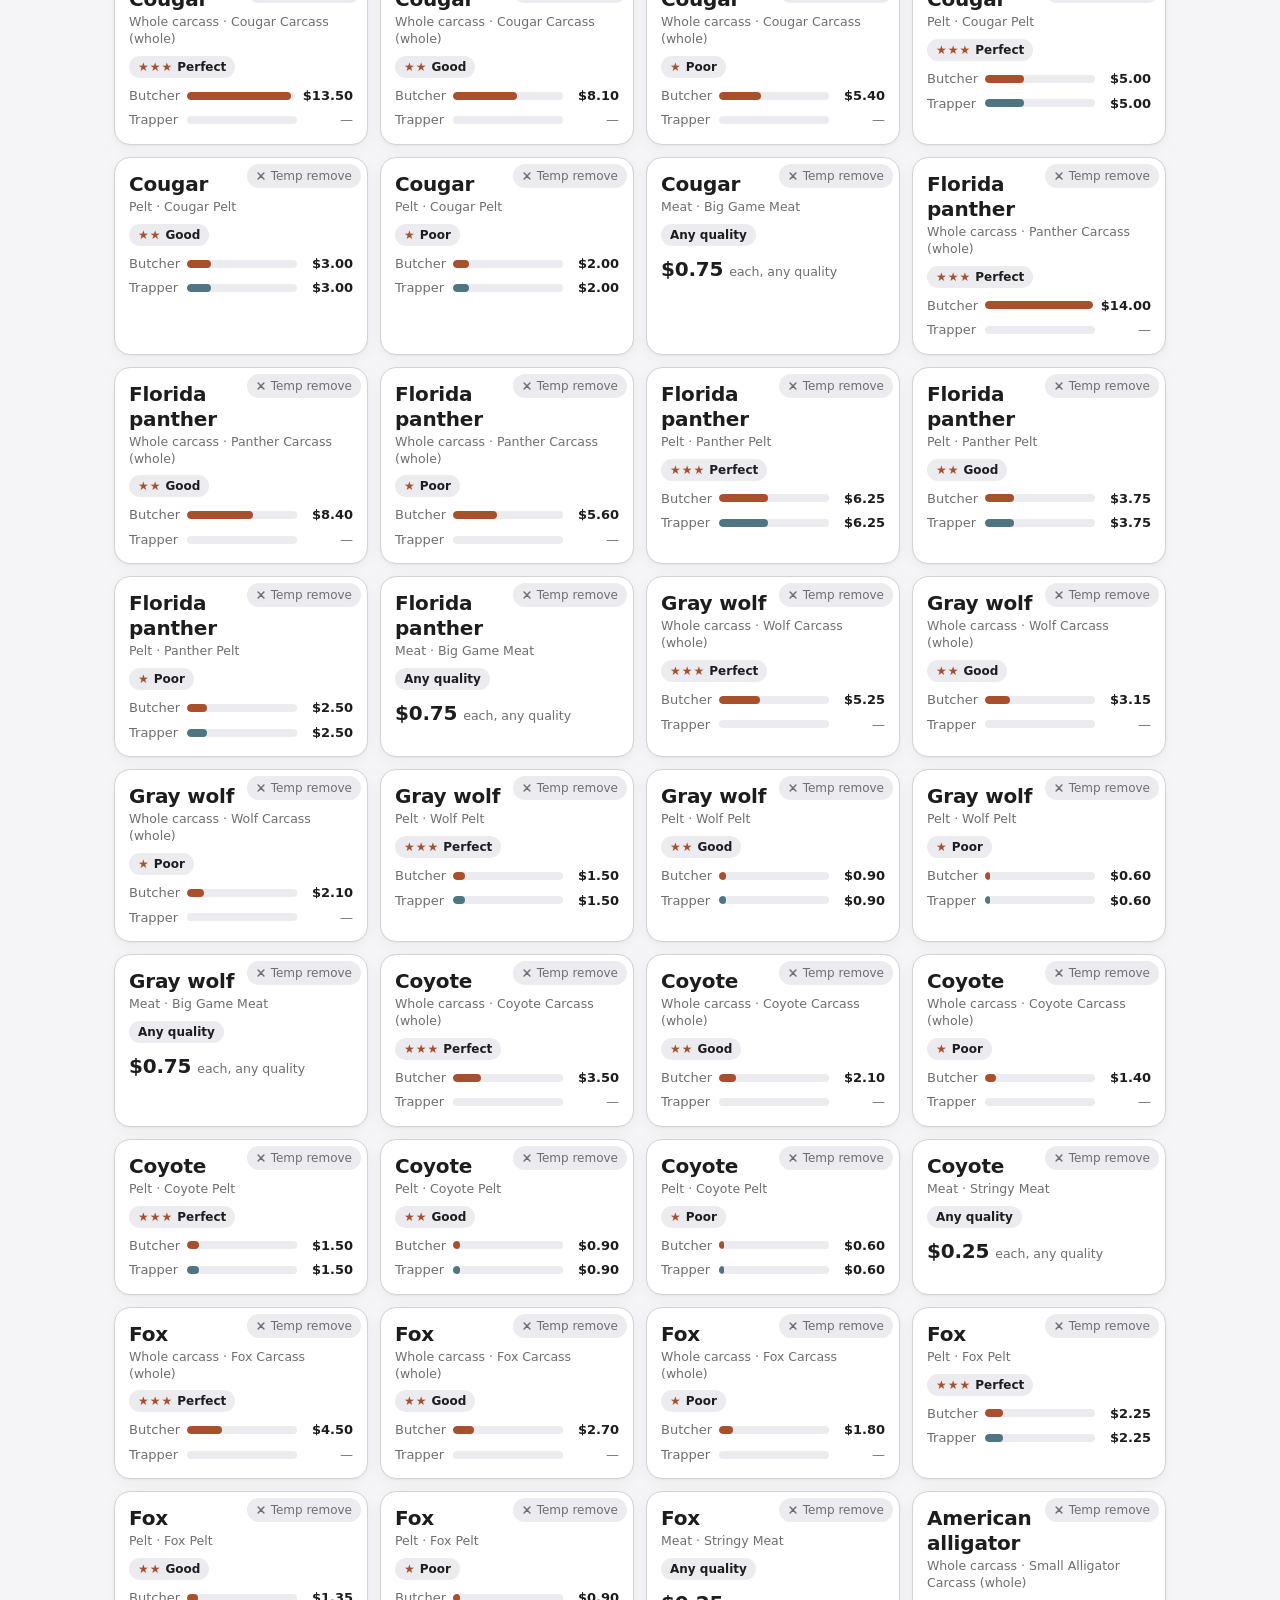
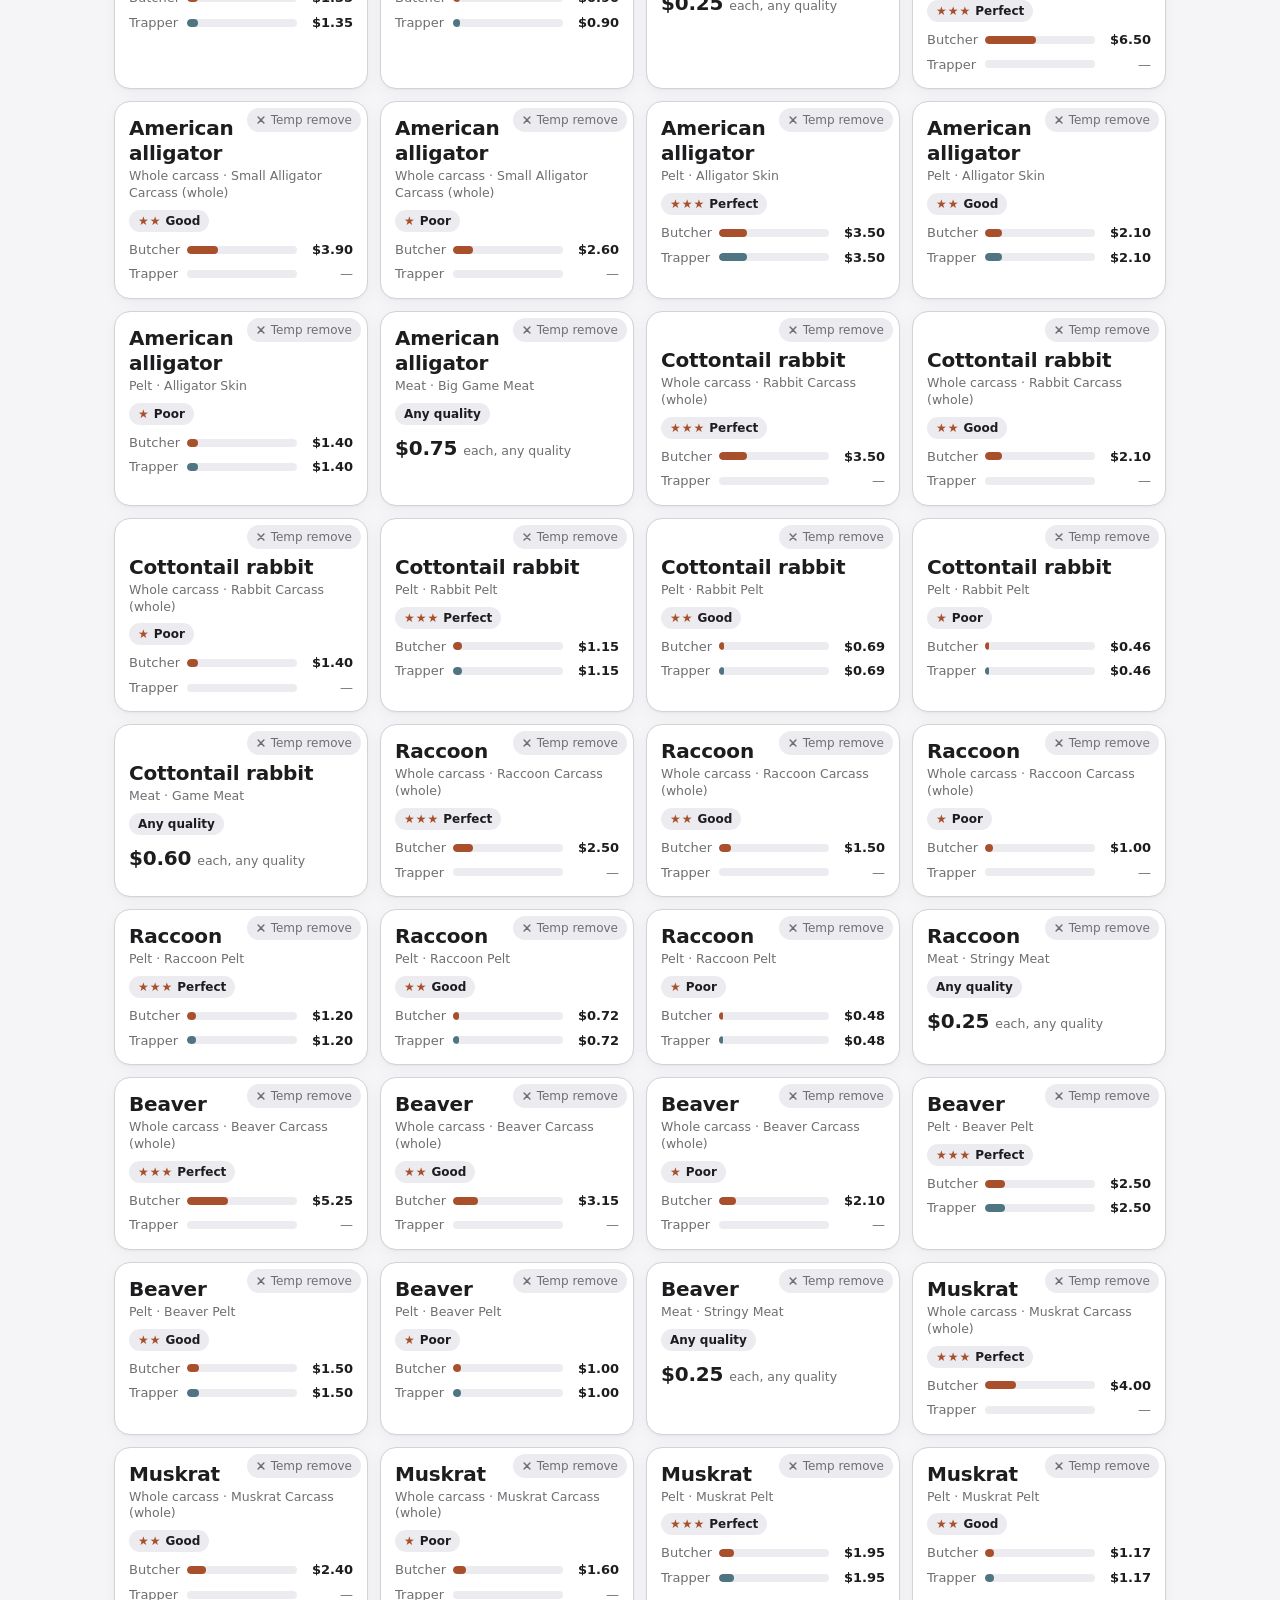
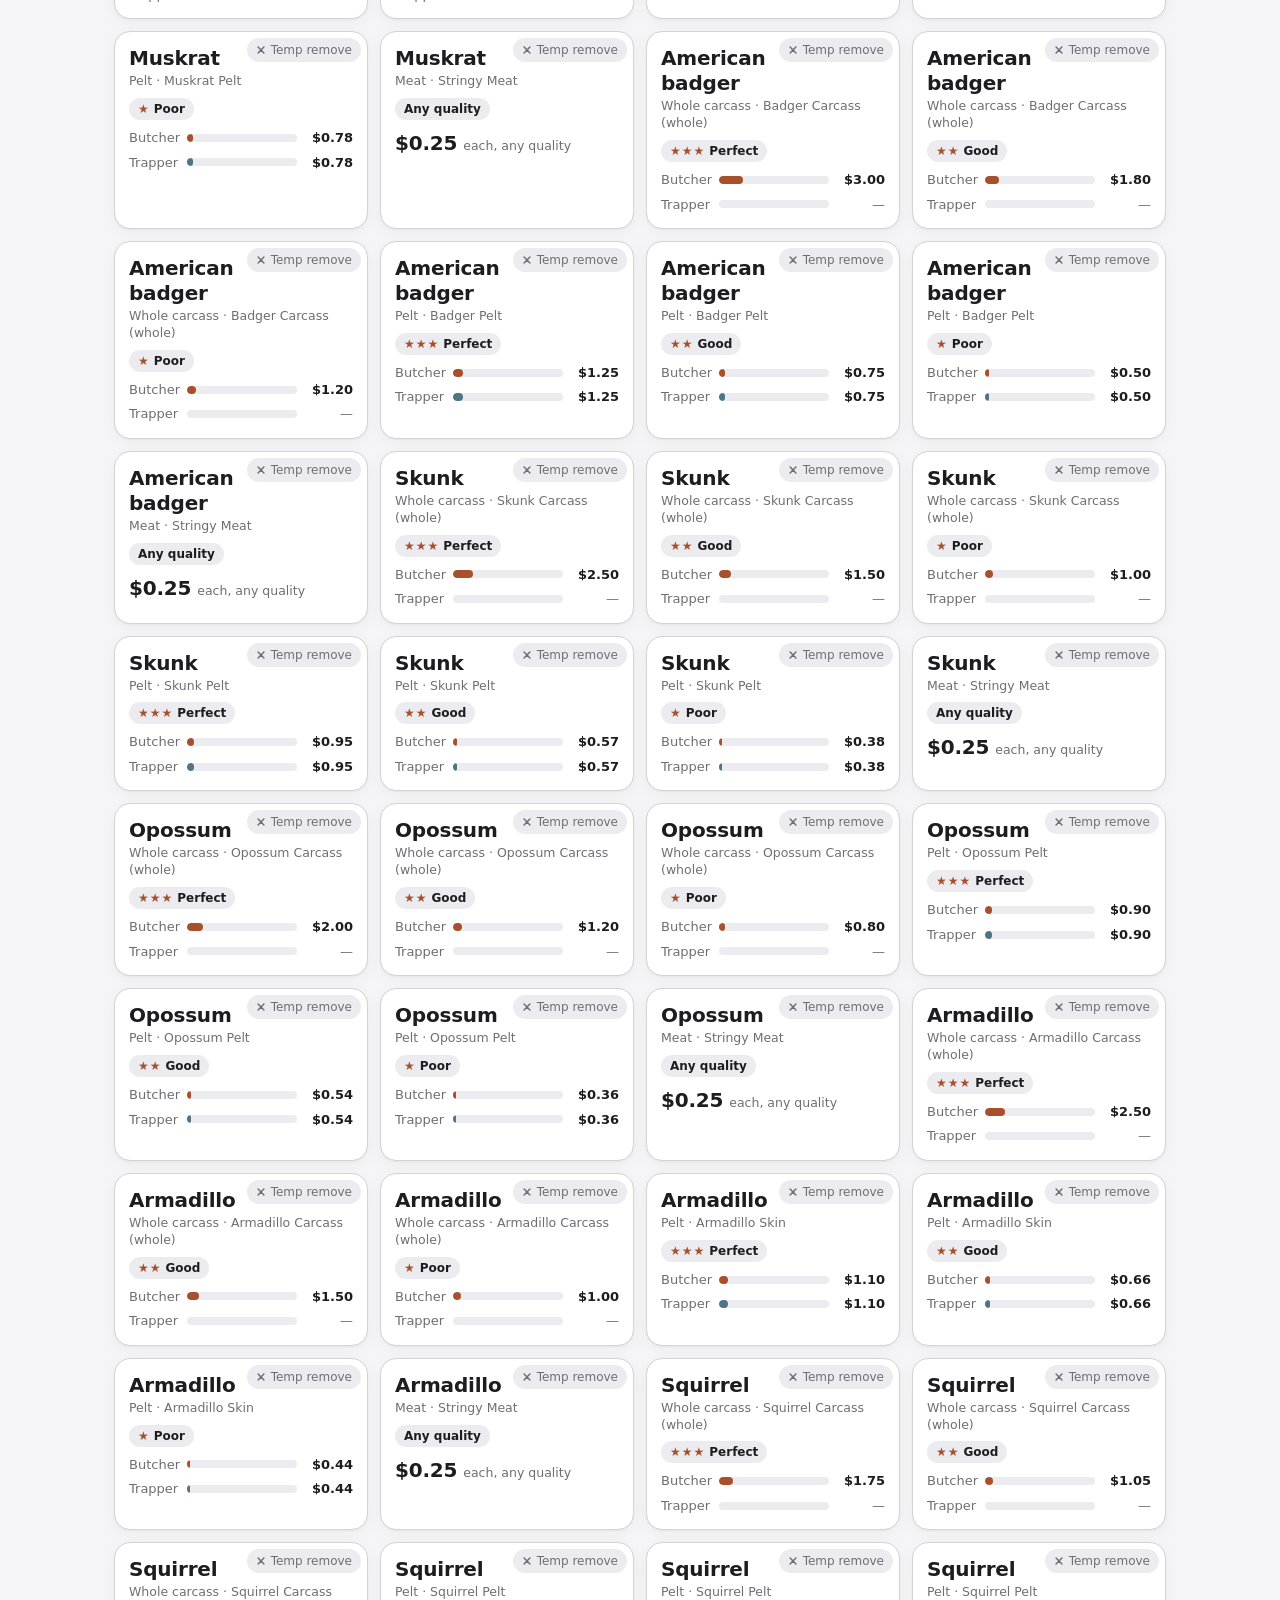
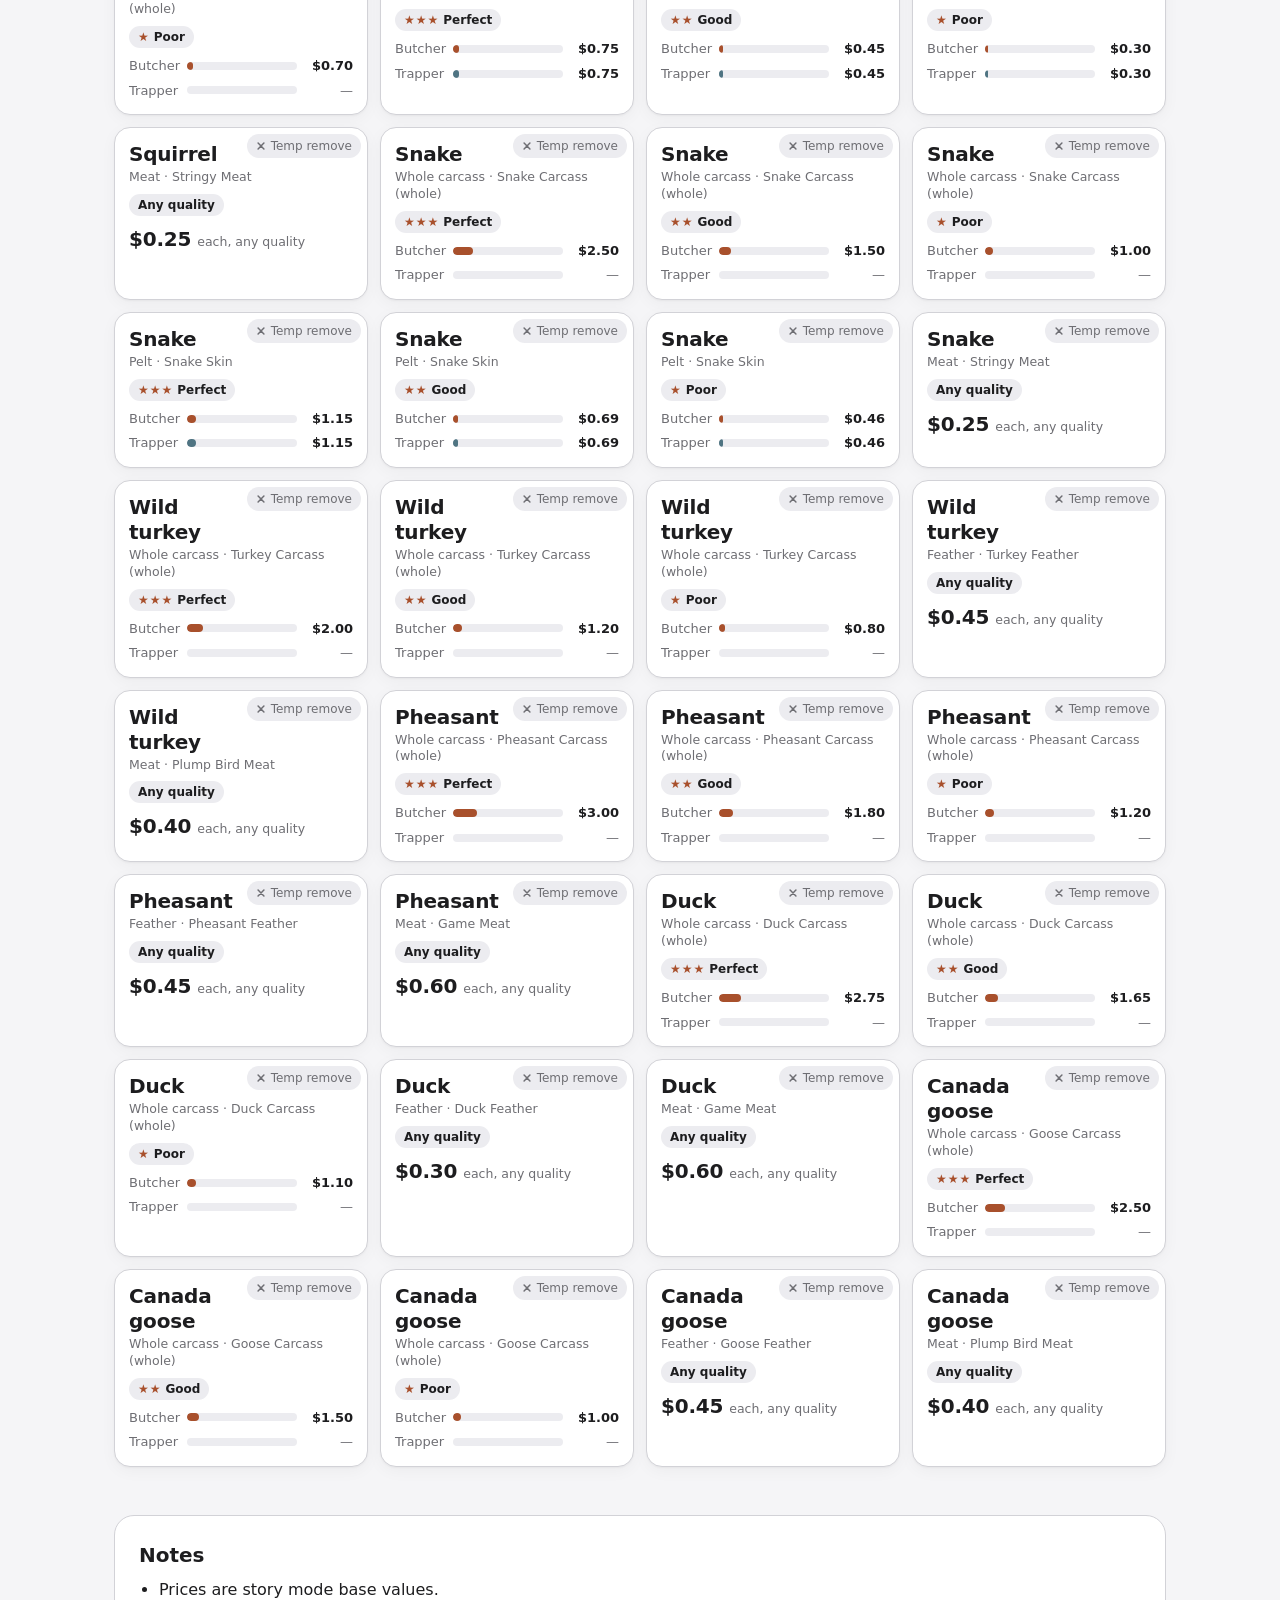
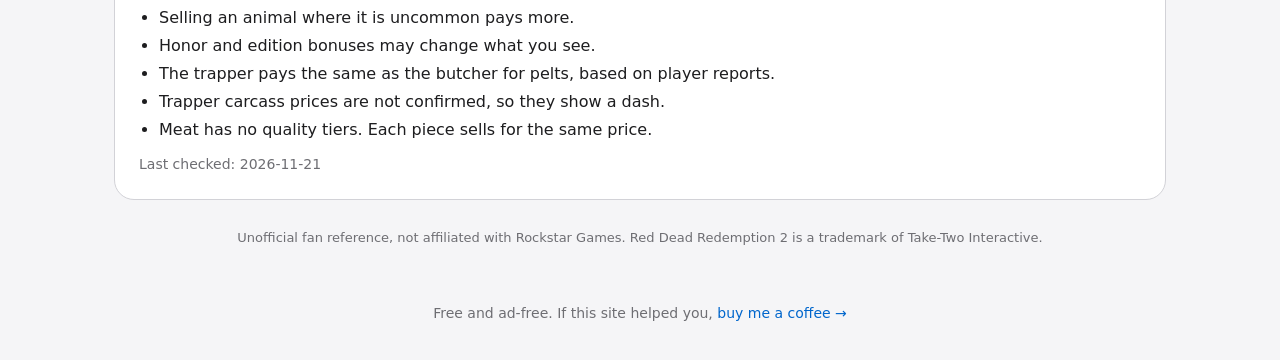
==== commit 959e32fb: "Add Temp remove on every card and a pinned Reset page button" ====
--- a/index.html
+++ b/index.html
@@ -93,6 +93,7 @@
 <p class="kofi">Free and ad-free. If this site helped you, <a href="https://ko-fi.com/marcustravis" target="_blank" rel="noopener">buy me a coffee →</a></p>
 </footer>
 
+<button type="button" id="resetpage" class="resetpage" aria-label="Reset page and bring back 0 removed animals" hidden><svg viewBox="0 0 16 16" width="16" height="16" aria-hidden="true" focusable="false"><path d="M13.5 8a5.5 5.5 0 1 0-1.7 3.97M13.5 3.5V8H9" fill="none" stroke="currentColor" stroke-width="1.7" stroke-linecap="round" stroke-linejoin="round" transform="translate(16 0) scale(-1 1)"/></svg><span class="rtext">Reset page (0 removed)</span></button>
 <script src="app.js"></script>
 <!-- Cloudflare Web Analytics --><script type='module' src='https://static.cloudflareinsights.com/beacon.min.js' data-cf-beacon='{"token": "e9f3f237a4974bd6941612621444ef04"}'></script><!-- End Cloudflare Web Analytics -->
 </body>
--- a/styles.css
+++ b/styles.css
@@ -91,7 +91,21 @@
 @media (min-width:640px){.grid{grid-template-columns:repeat(2,1fr)}}
 @media (min-width:980px){.grid{grid-template-columns:repeat(3,1fr)}}
 .card{background:var(--surface);border:1px solid var(--line);border-radius:20px;padding:20px;box-shadow:var(--shadow);scroll-margin-top:calc(var(--stick-h,120px) + env(safe-area-inset-top,0px) + 16px);transition:box-shadow .4s,border-color .4s}
+.card{position:relative}
 .card[hidden]{display:none}
+.card.leaving{opacity:0;transform:scale(.96);pointer-events:none;transition:opacity .22s ease,transform .22s ease,box-shadow .4s,border-color .4s}
+.tempremove{position:relative;float:right;margin:-8px -8px 6px 10px;display:inline-flex;align-items:center;gap:5px;height:24px;padding:0 9px;border:0;border-radius:999px;background:var(--track);color:var(--muted);font:inherit;font-size:12px;font-weight:500;line-height:1;white-space:nowrap;cursor:pointer;-webkit-tap-highlight-color:transparent;transition:color .15s}
+.tempremove svg{flex:none;display:block}
+.tempremove:hover,.tempremove:focus-visible{color:var(--fg)}
+.tempremove:focus-visible{outline:3px solid var(--accent);outline-offset:2px;border-radius:999px}
+@media (hover:none),(max-width:599px){.tempremove::before{content:"";position:absolute;inset:-10px -6px}}
+.resetpage{position:fixed;left:50%;transform:translateX(-50%);bottom:calc(16px + env(safe-area-inset-bottom,0px));z-index:15;display:inline-flex;align-items:center;gap:8px;height:44px;margin:0;padding:0 18px;border:1px solid var(--line);border-radius:999px;font:inherit;font-size:15px;font-weight:600;color:var(--fg);white-space:nowrap;cursor:pointer;background:color-mix(in srgb,var(--surface) 78%,transparent);-webkit-backdrop-filter:saturate(180%) blur(20px);backdrop-filter:saturate(180%) blur(20px);box-shadow:0 6px 24px rgba(0,0,0,.14);animation:resetin .25s ease-out}
+.resetpage[hidden]{display:none}
+.resetpage svg{flex:none;display:block}
+@keyframes resetin{from{opacity:0;transform:translate(-50%,12px)}to{opacity:1;transform:translate(-50%,0)}}
+@supports not ((backdrop-filter:blur(1px)) or (-webkit-backdrop-filter:blur(1px))){.resetpage{background:var(--surface)}}
+@media (prefers-reduced-transparency:reduce){.resetpage{background:var(--surface);-webkit-backdrop-filter:none;backdrop-filter:none}}
+html.has-reset body{padding-bottom:calc(80px + env(safe-area-inset-bottom,0px))}
 .card.flash{border-color:var(--accent);box-shadow:0 0 0 4px var(--hl)}
 .grid.items{gap:12px;grid-template-columns:1fr}
 @media (min-width:560px){.grid.items{grid-template-columns:repeat(2,1fr)}}
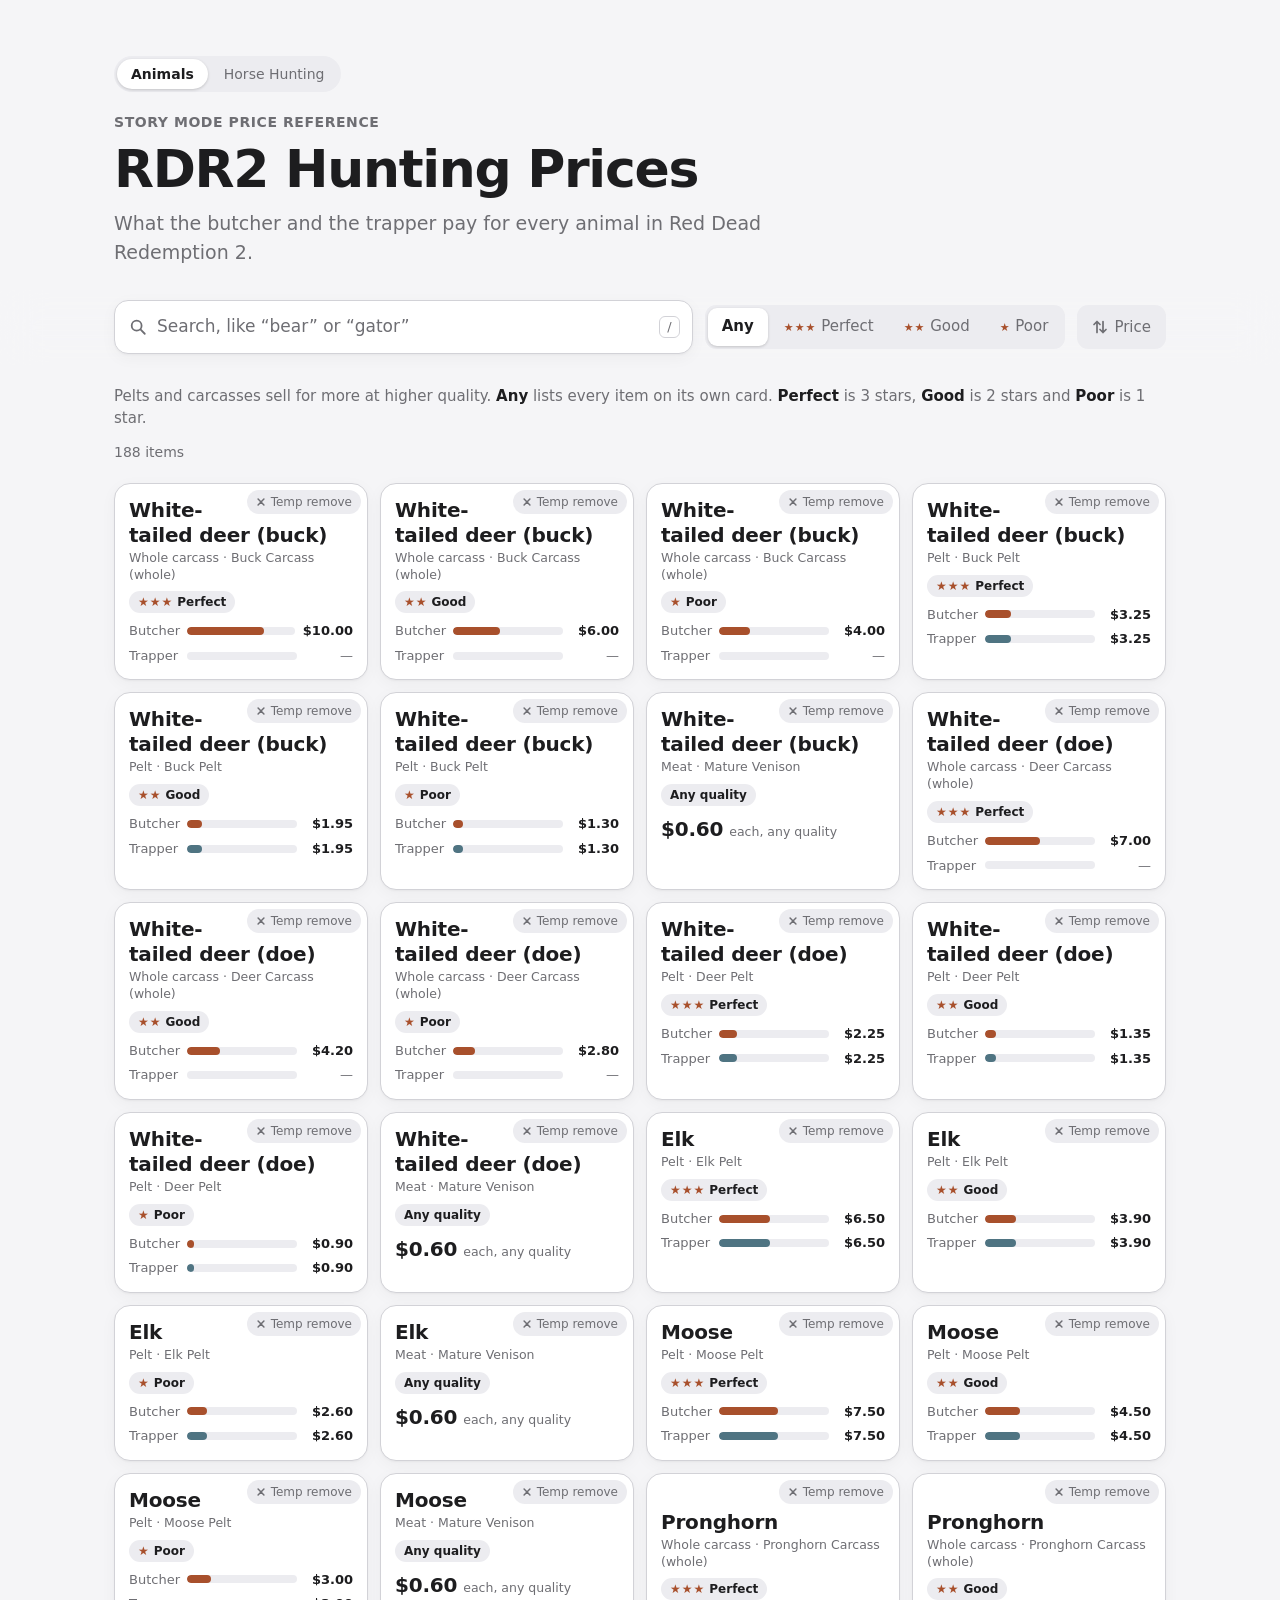
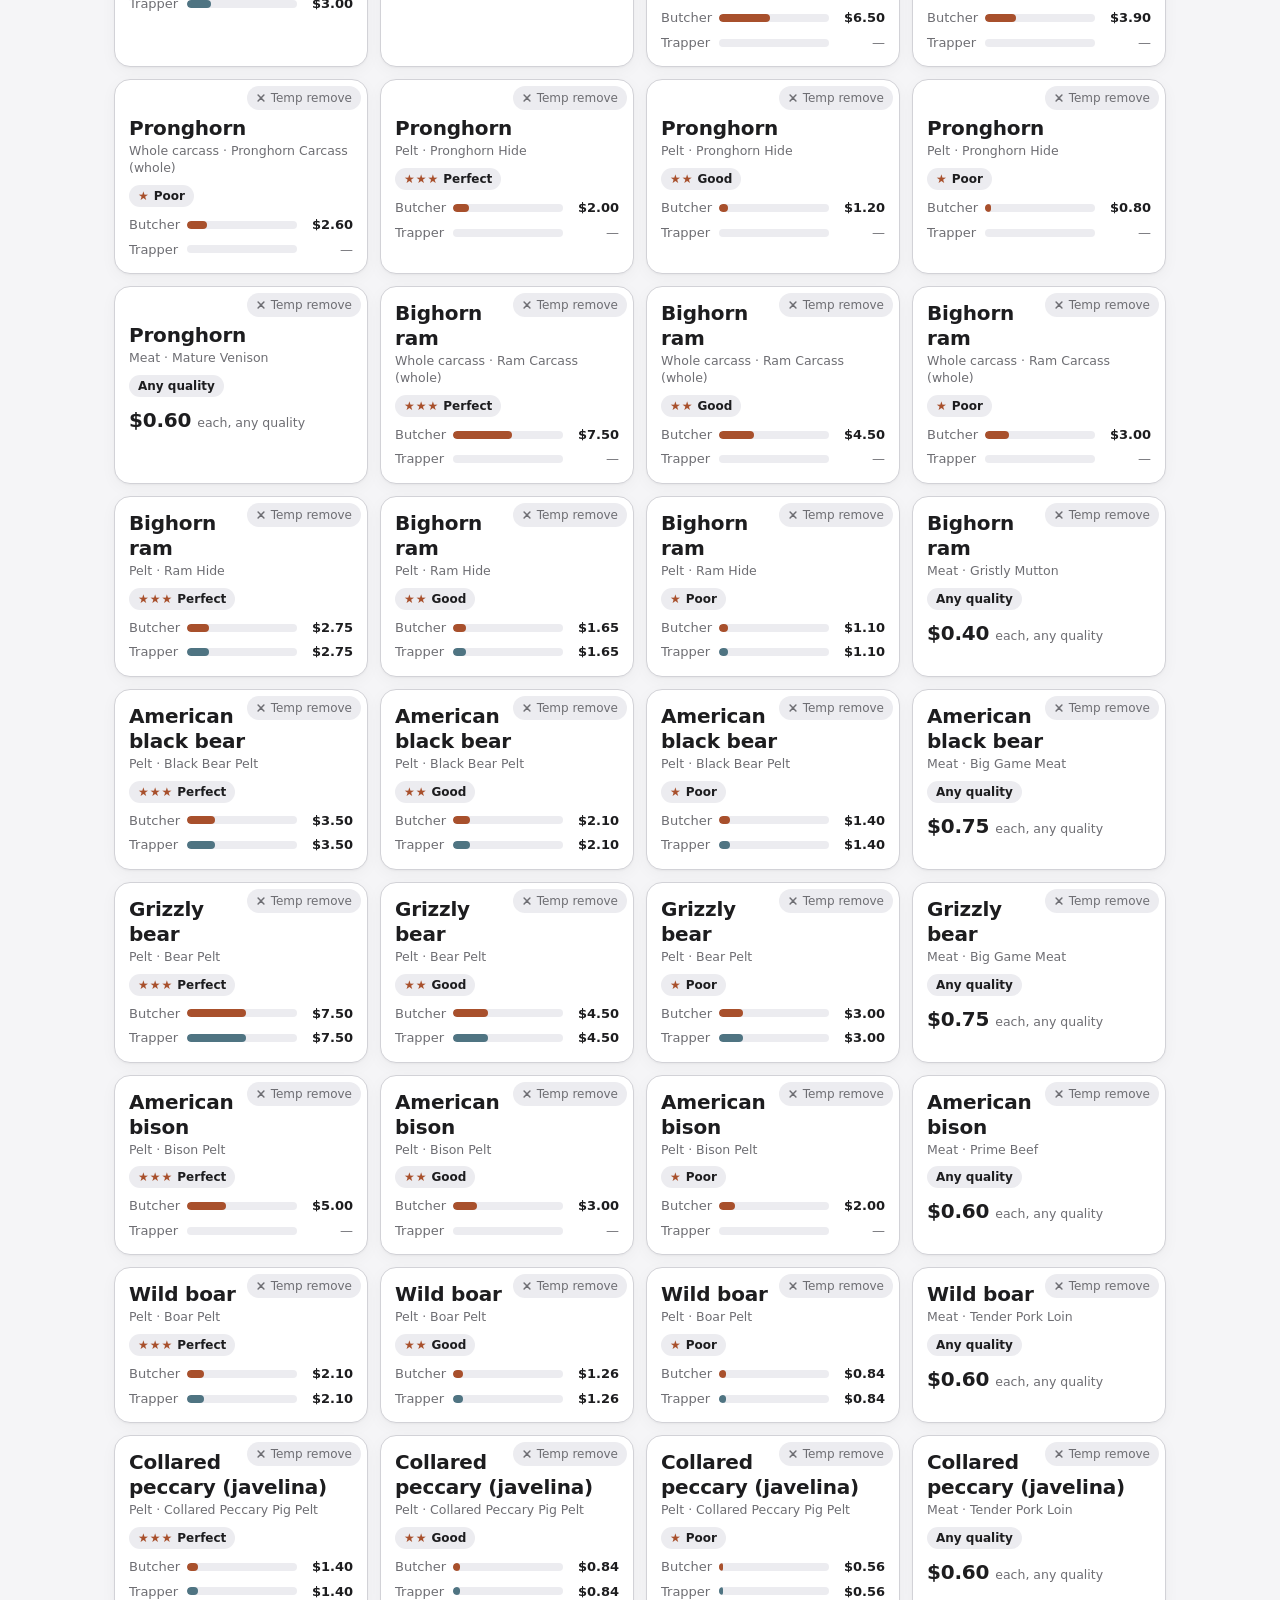
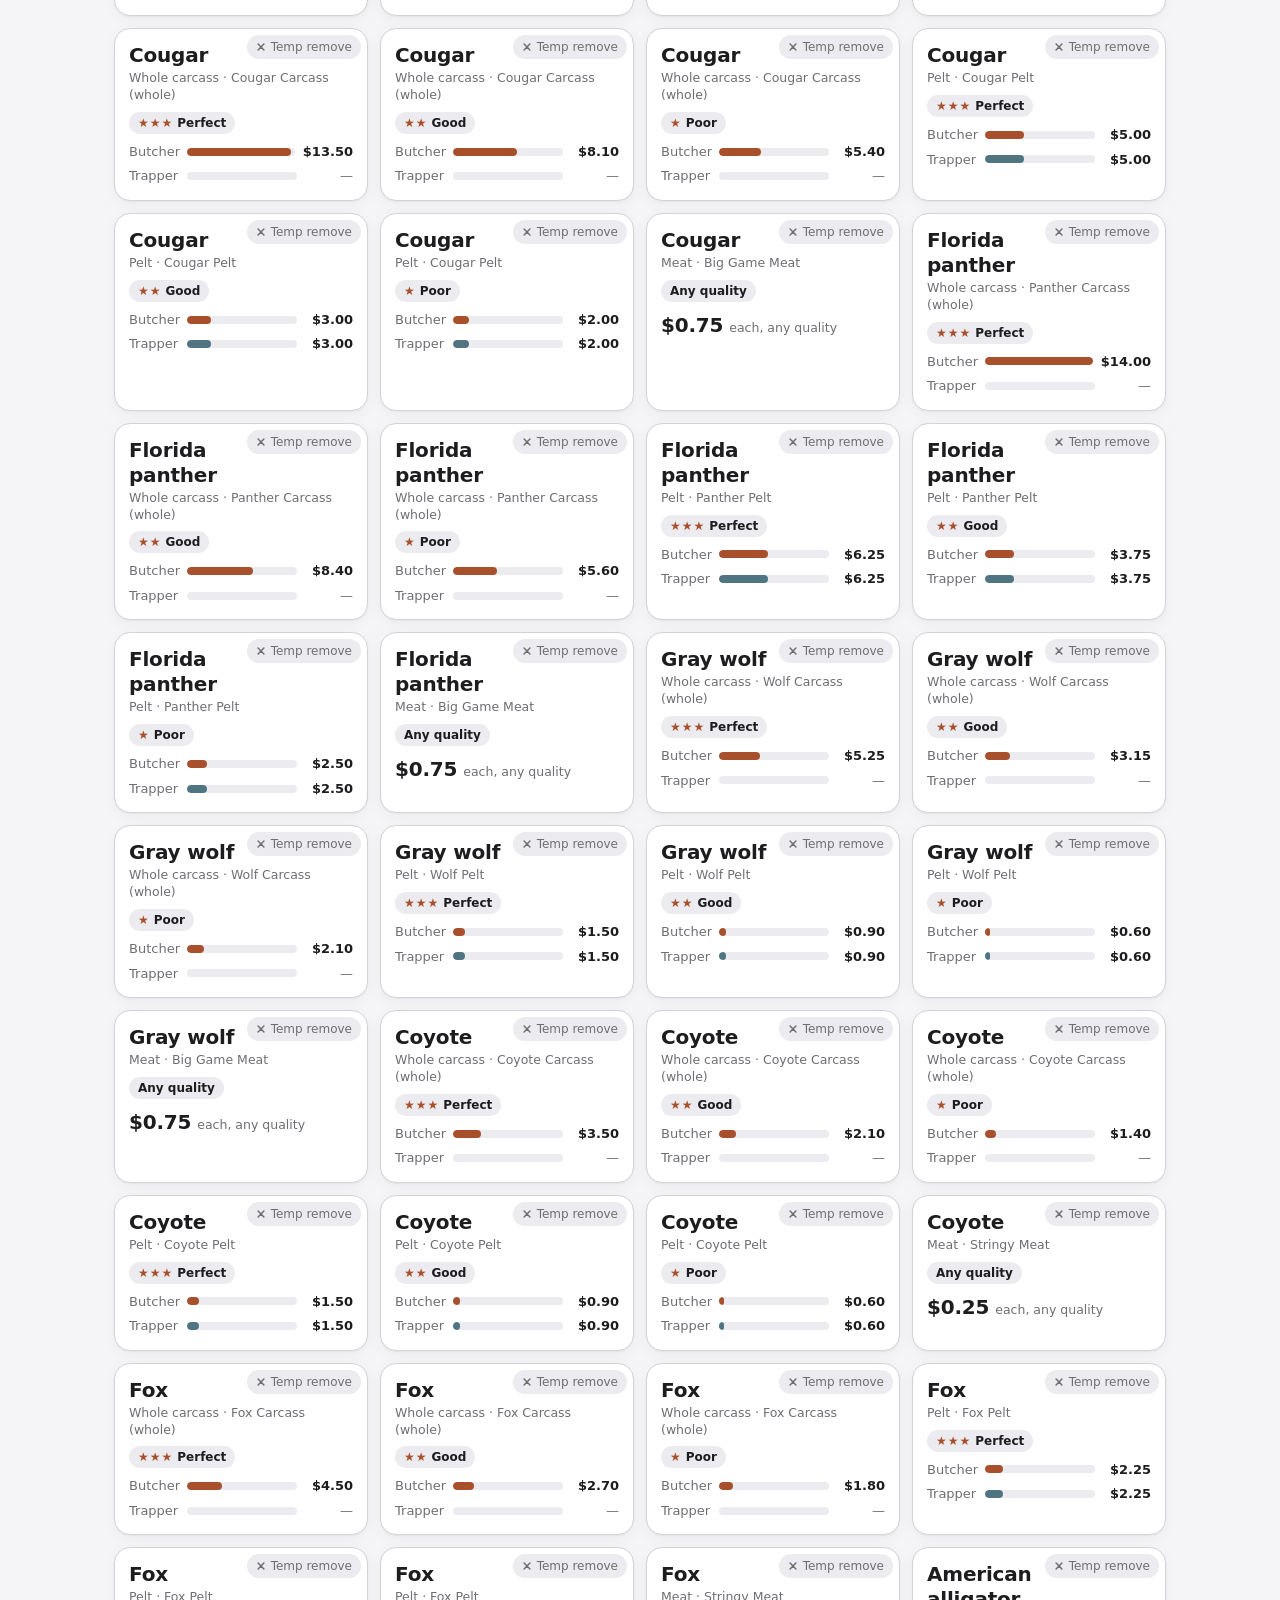
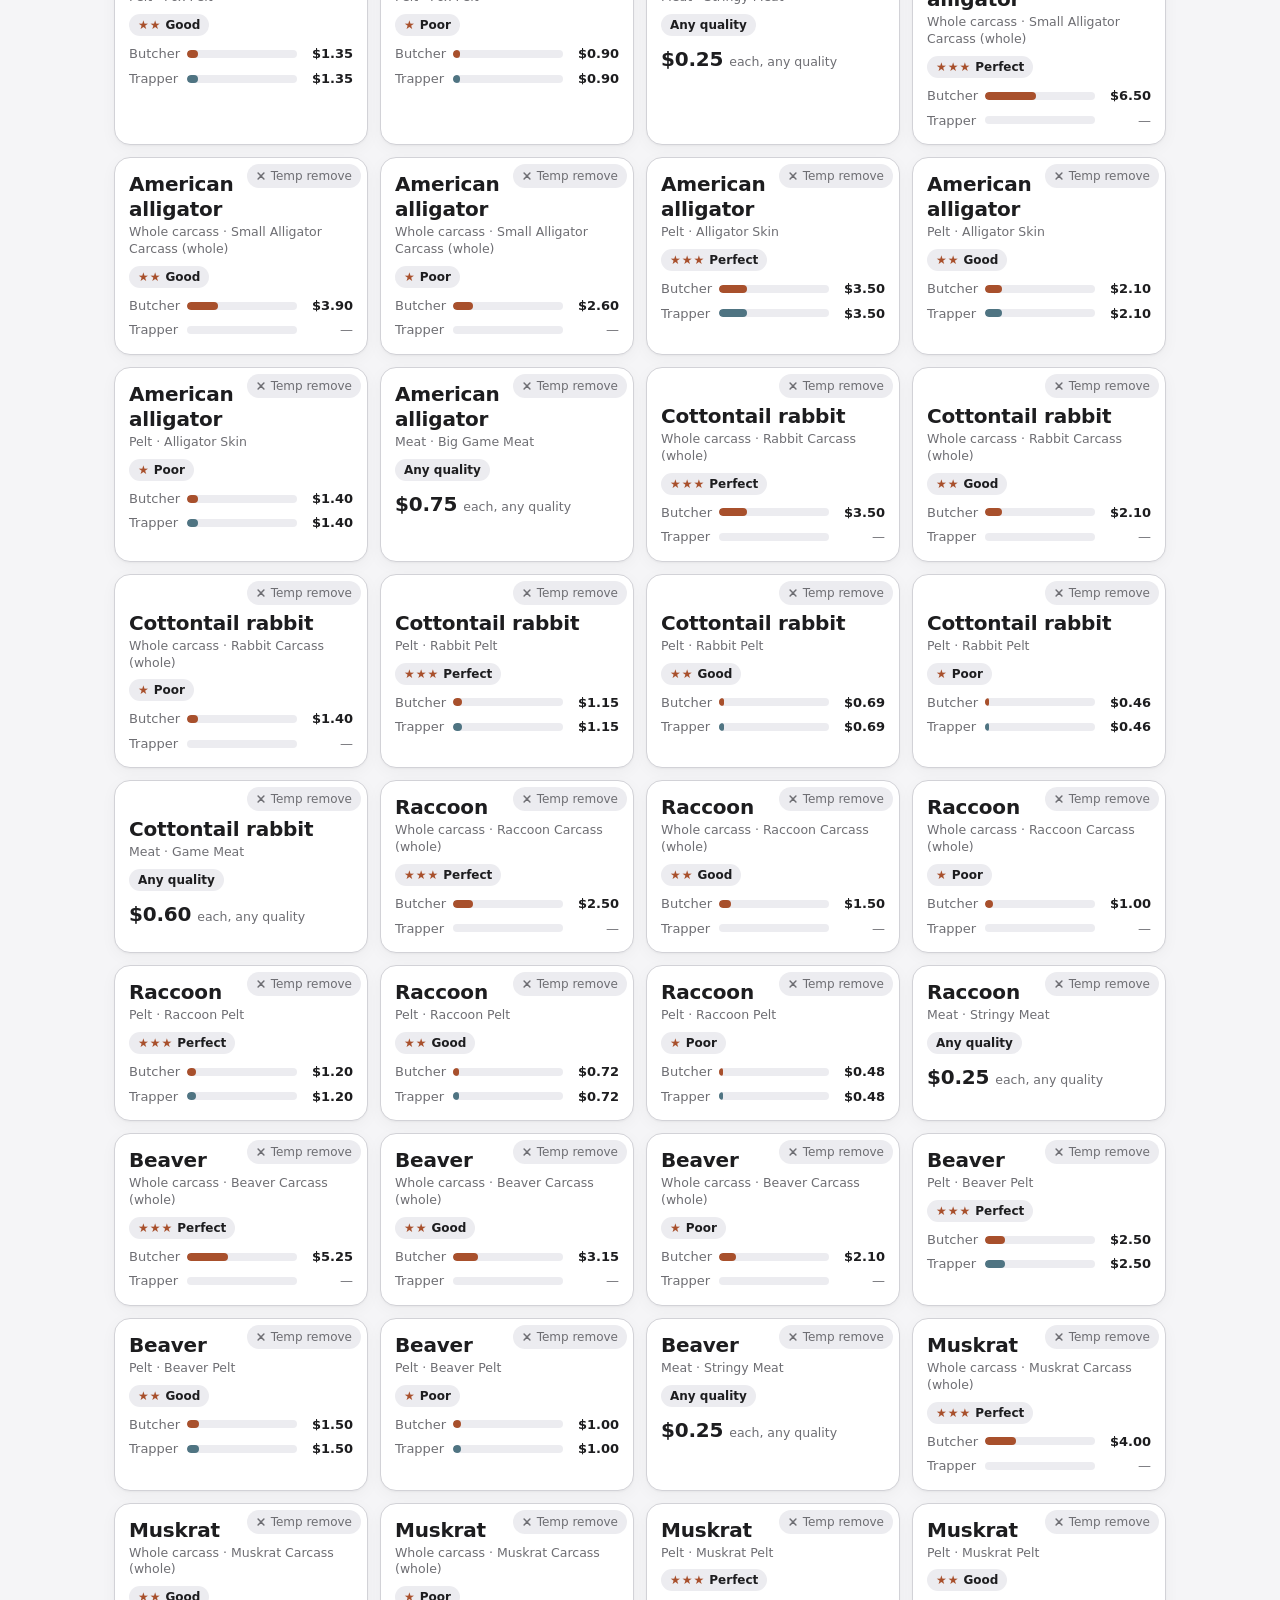
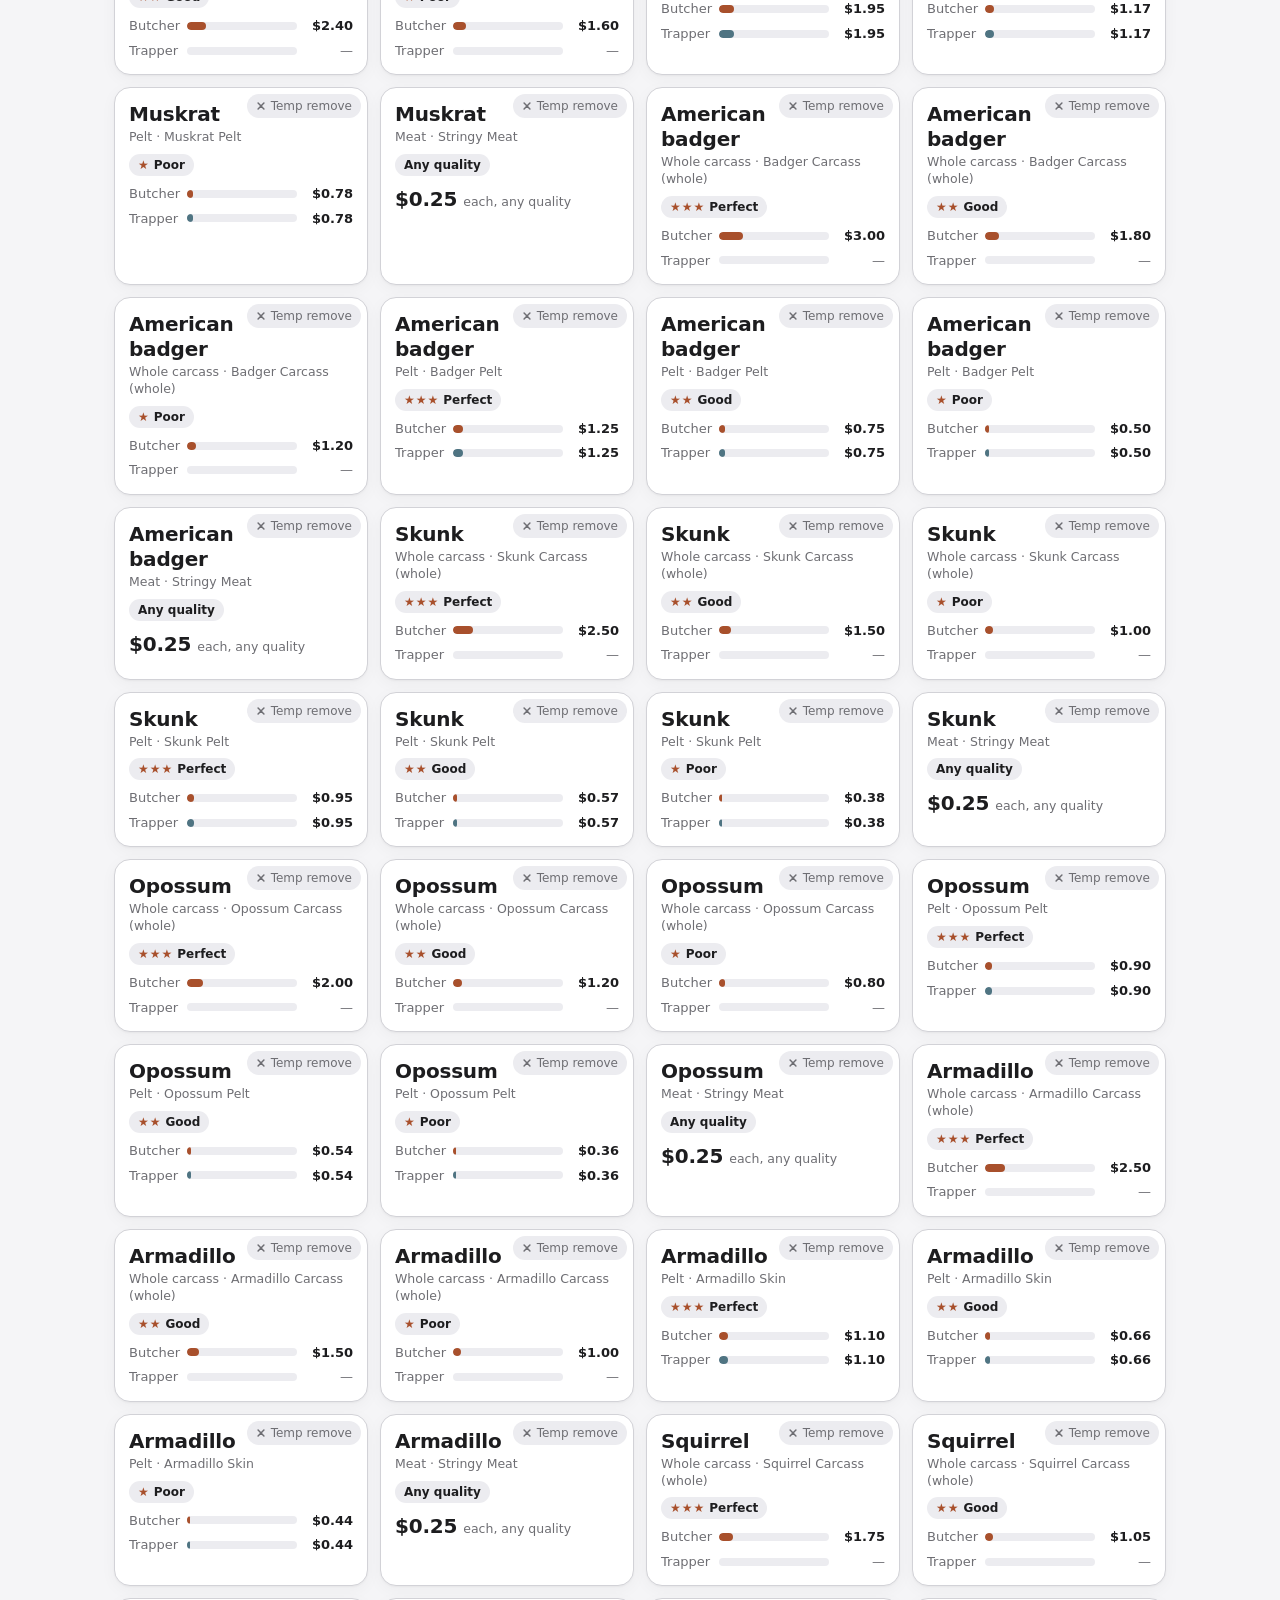
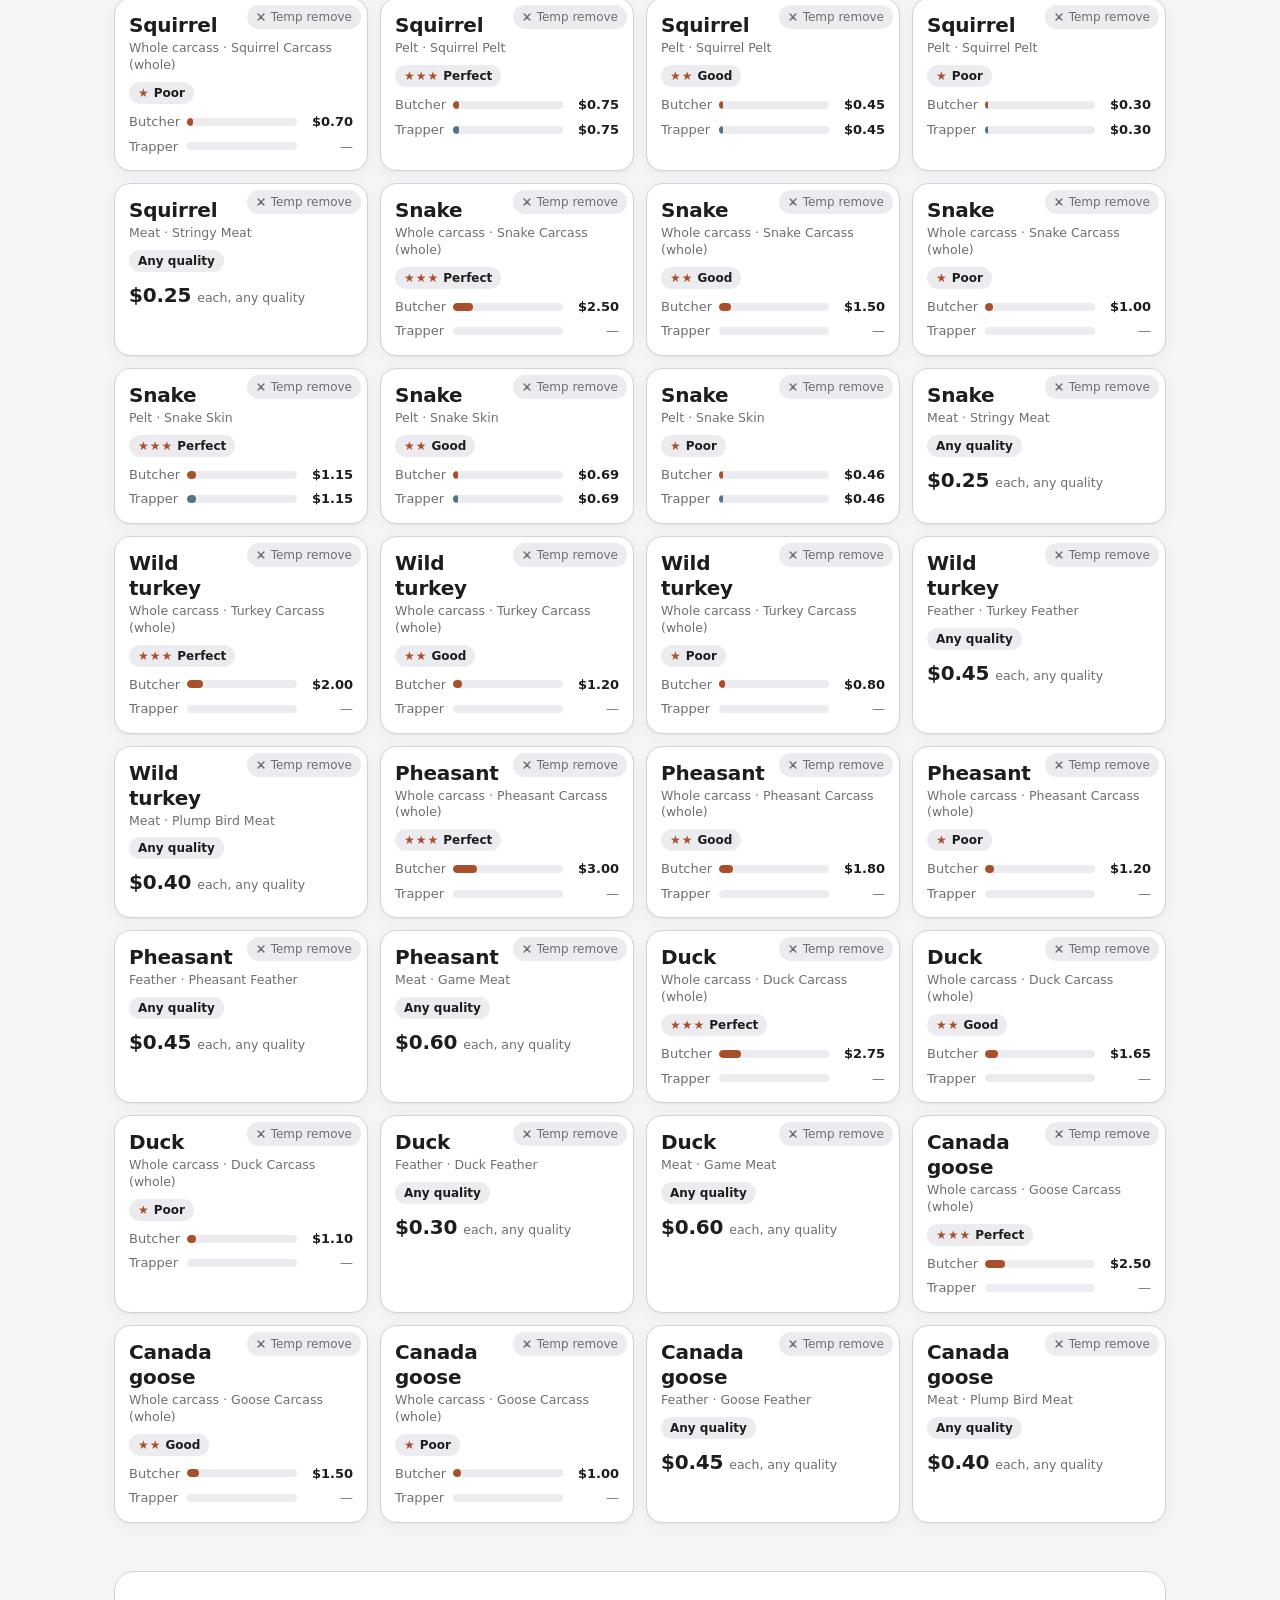
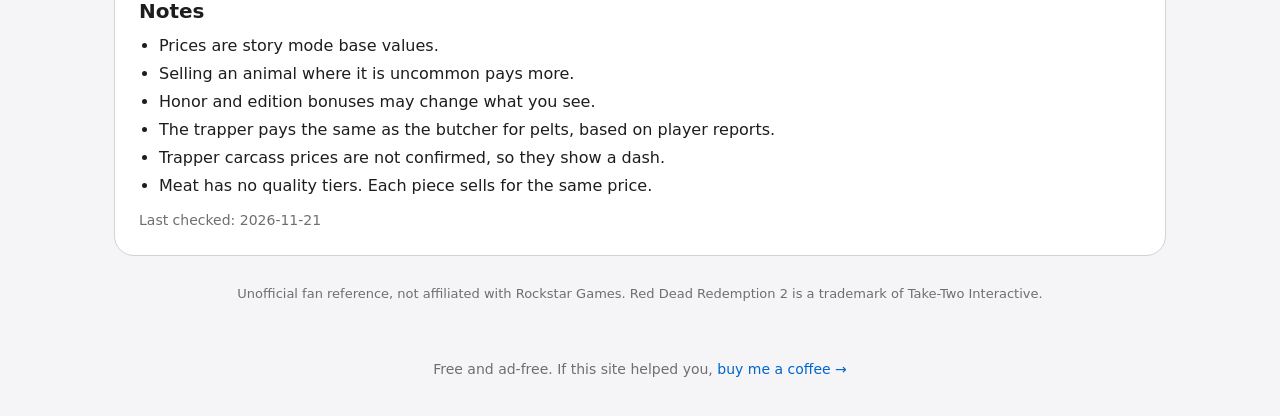
==== commit e688ed27: "Add Horse Hunting page: horse fence prices by category, with nav between pages" ====
--- a/index.html
+++ b/index.html
@@ -31,6 +31,7 @@
 <a class="skip" href="#grid">Skip to the animals</a>
 
 <header class="site-header">
+  <nav class="sitenav" aria-label="Site sections"><a href="/" aria-current="page">Animals</a><a href="/horses/">Horse Hunting</a></nav>
   <p class="eyebrow">Story mode price reference</p>
   <h1>RDR2 Hunting Prices</h1>
   <p class="lede">What the butcher and the trapper pay for every animal in Red Dead Redemption 2.</p>
--- a/styles.css
+++ b/styles.css
@@ -161,6 +161,14 @@
 .notfound{max-width:560px;margin:0 auto;padding:96px 24px 0;text-align:center}
 .notfound p{color:var(--muted);font-size:18px}
 
+/* top nav between site pages */
+.sitenav{display:inline-flex;margin:0 0 20px;padding:3px;gap:2px;background:var(--track);border-radius:999px}
+.sitenav a{padding:5px 14px;border-radius:999px;font-size:14px;font-weight:500;line-height:20px;color:var(--muted);text-decoration:none;white-space:nowrap}
+.sitenav a:hover{color:var(--fg)}
+.sitenav a[aria-current="page"]{background:var(--surface);color:var(--fg);font-weight:600;box-shadow:0 1px 3px rgba(0,0,0,.18)}
+.sitenav a:focus-visible{outline:3px solid var(--accent);outline-offset:1px;border-radius:999px}
+@media (max-width:599px){.site-header{padding-top:32px}}
+
 @media (prefers-reduced-motion:reduce){
   html{scroll-behavior:auto}
   *{transition:none!important;animation:none!important}
